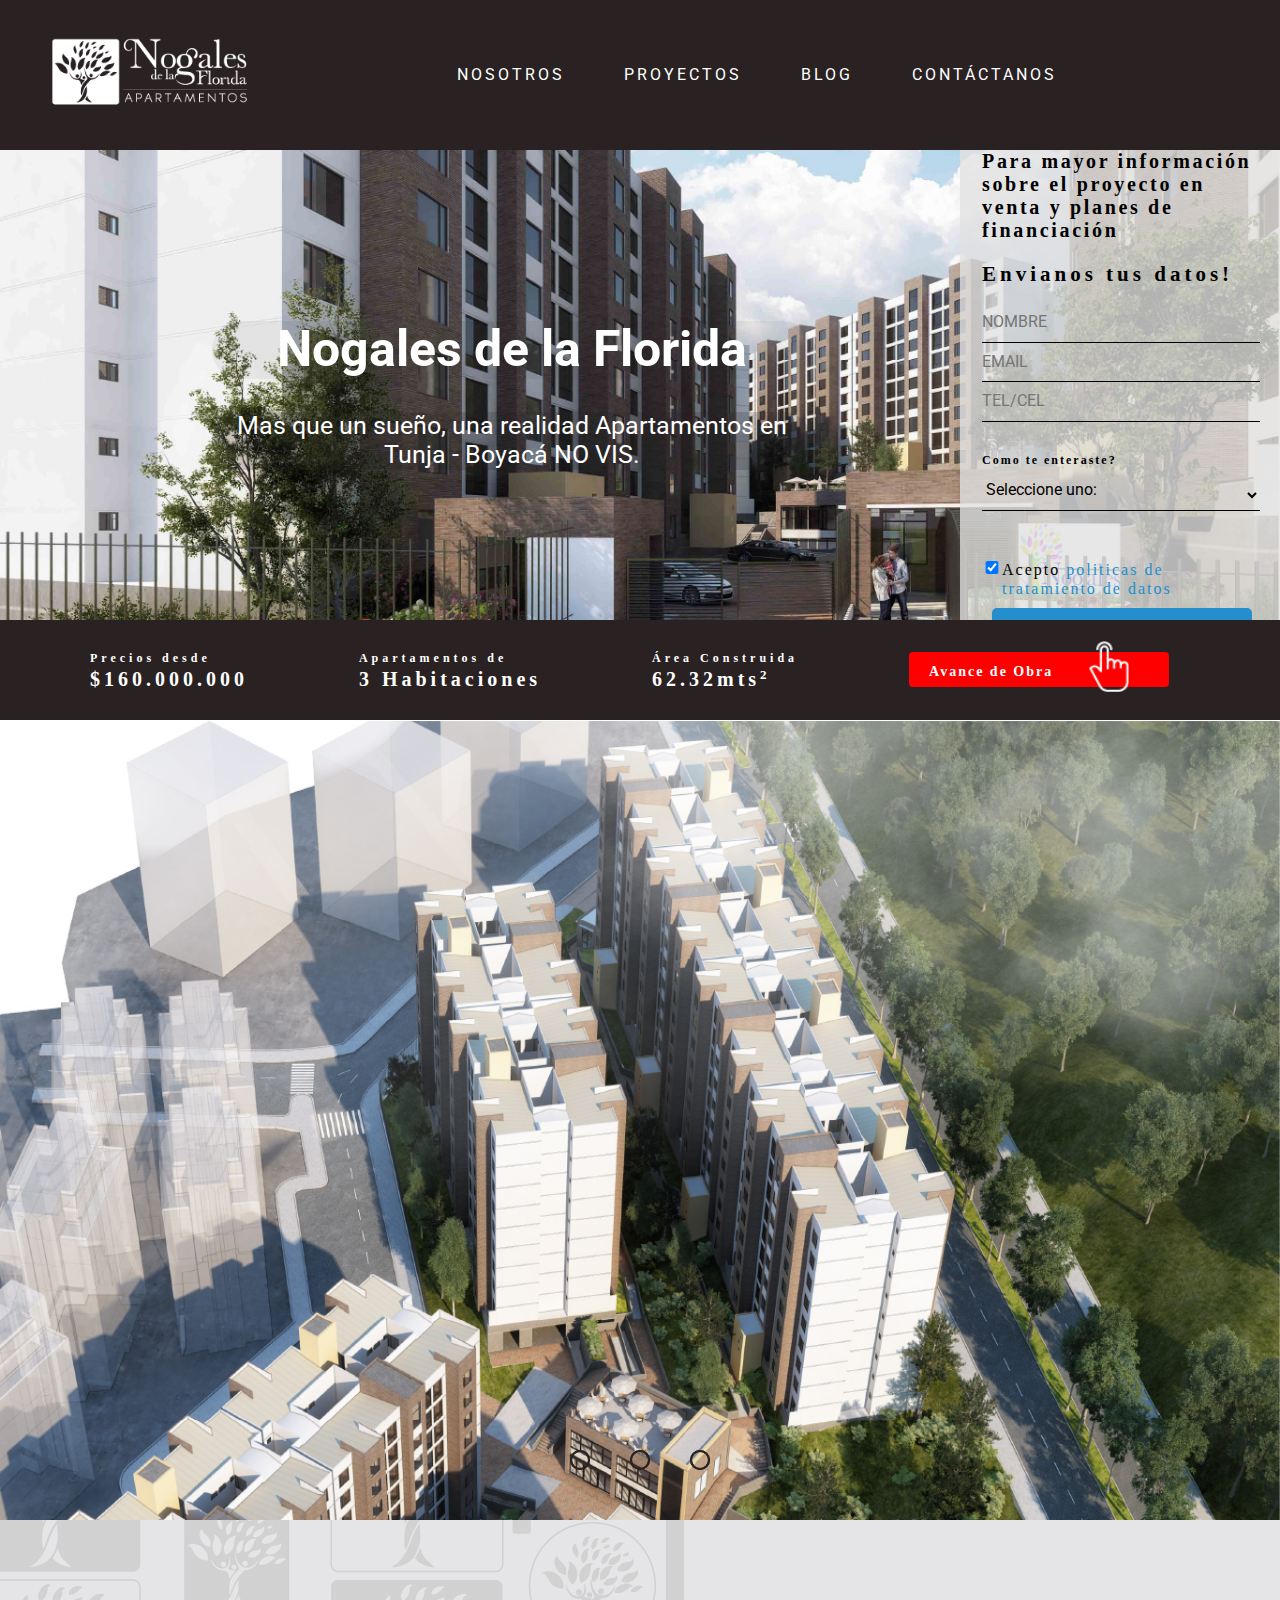
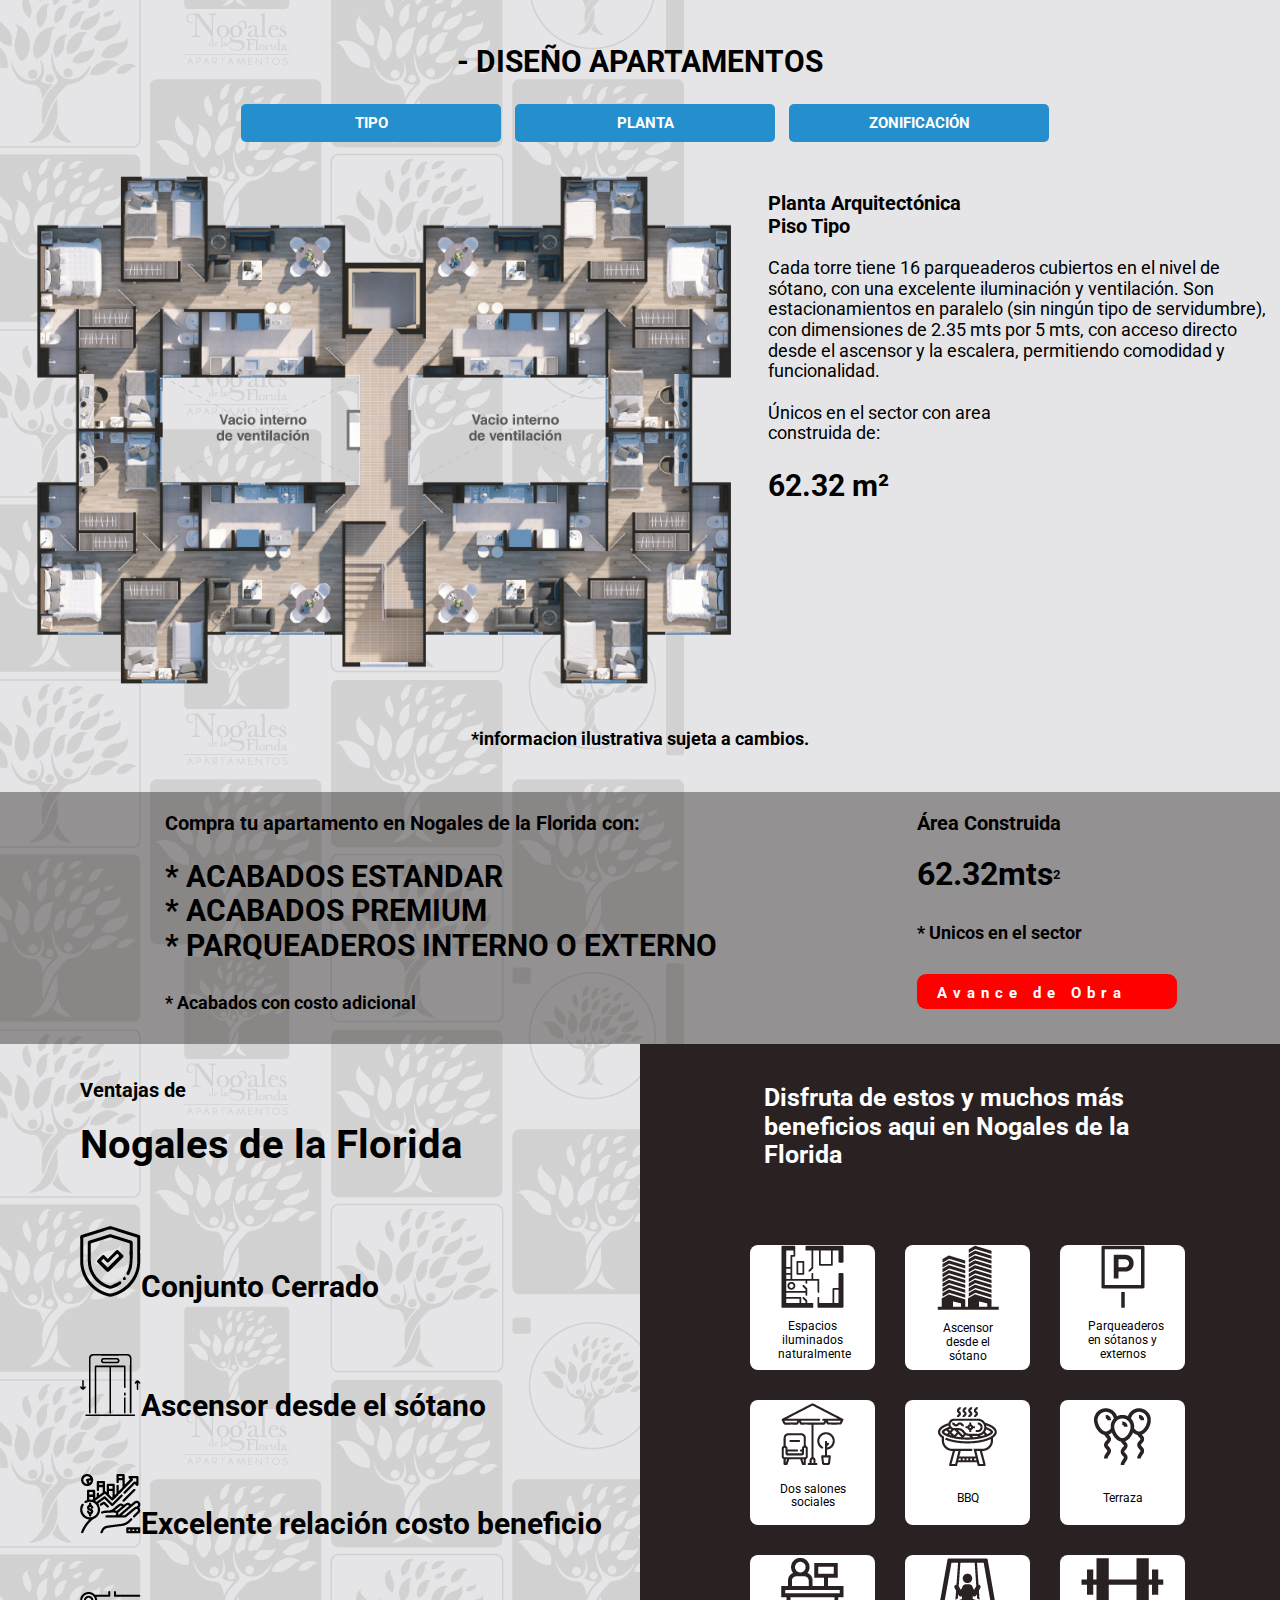
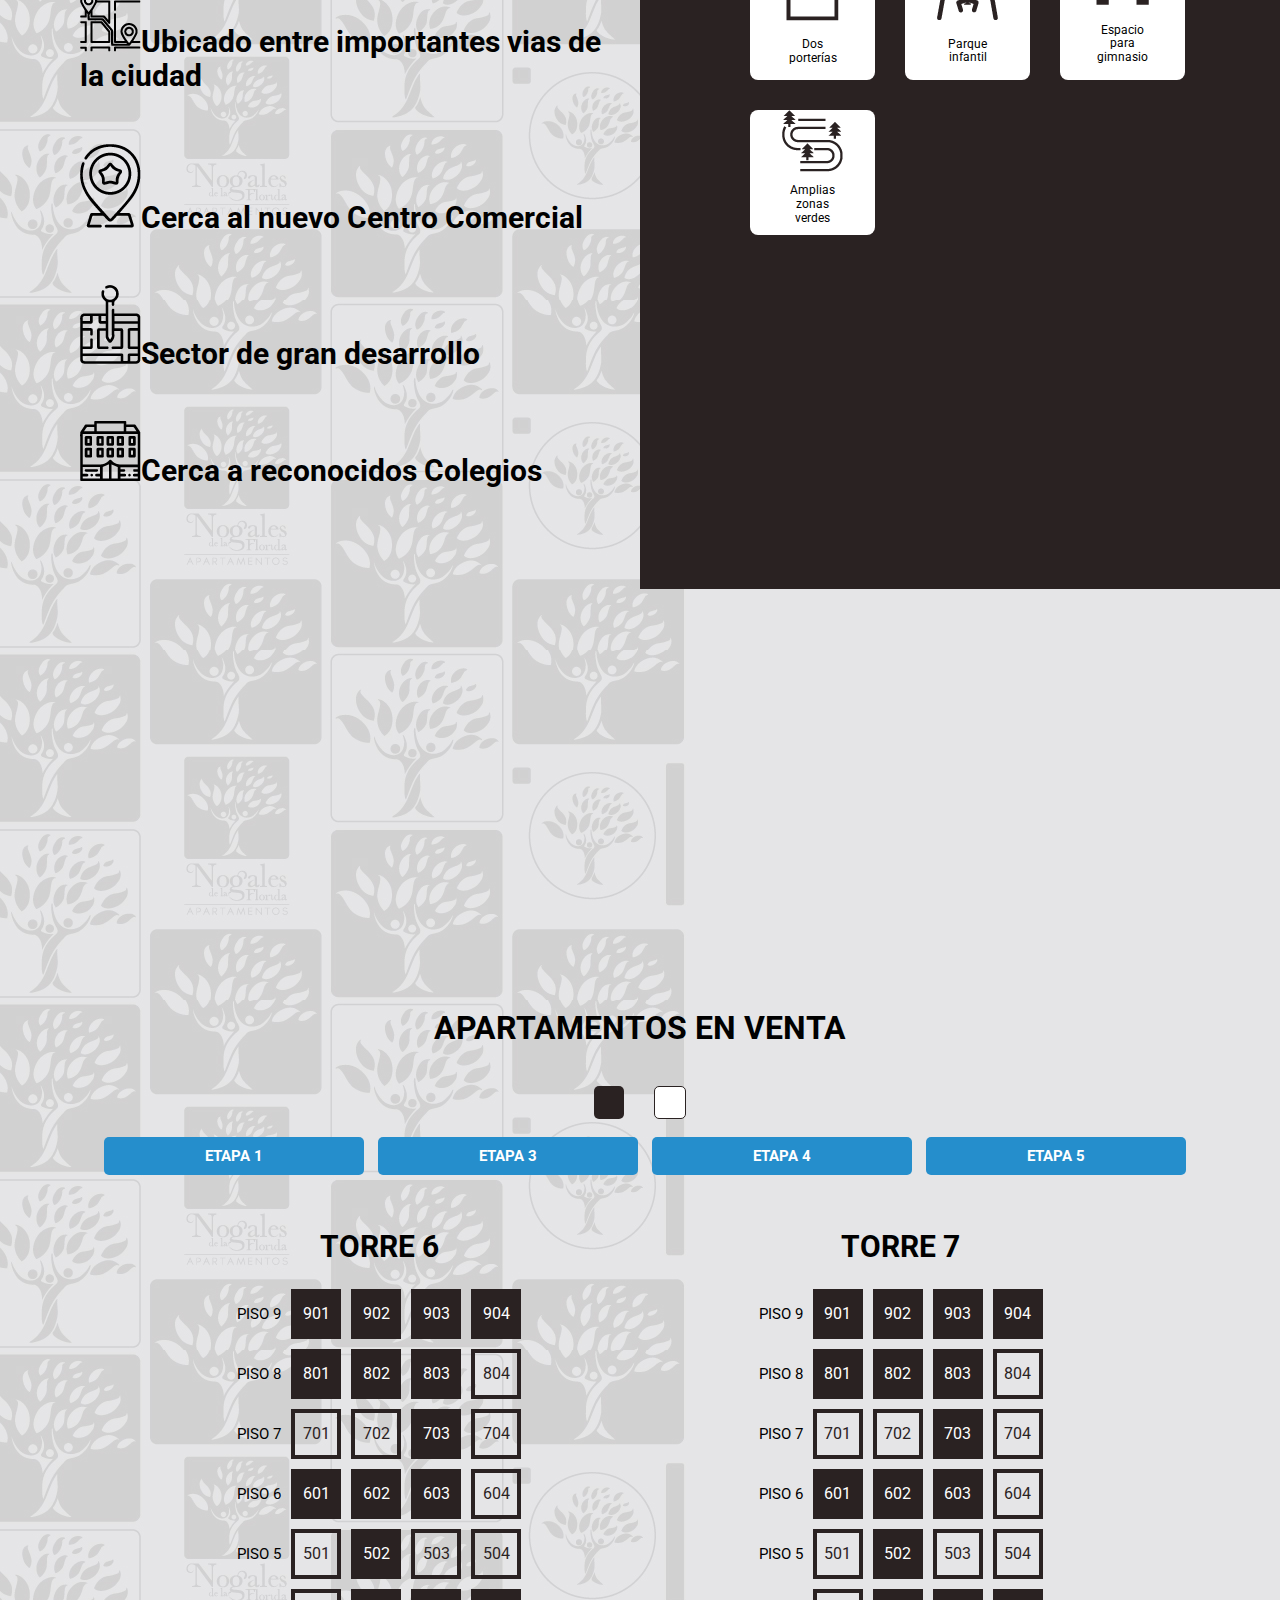
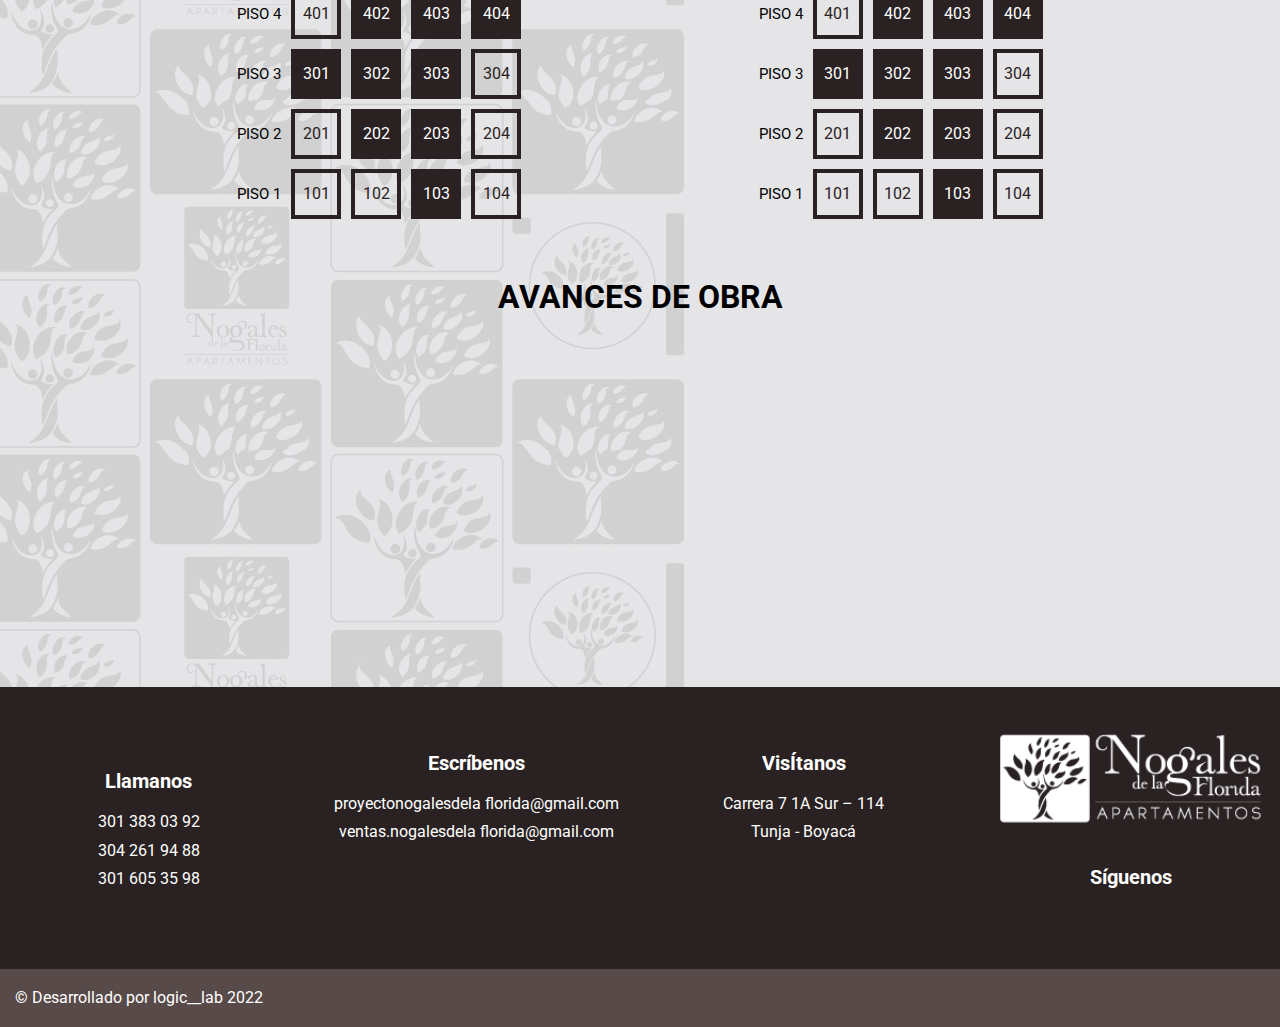
==== index.html @ cf8cc254 "estilos" ====
<!DOCTYPE html>
<html lang="en">

<head>
    <meta charset="utf-8" />
    <meta http-equiv="X-UA-Compatible" name="description aqui se escribe la descripcion de la pagina"
        content="IE=edge" />
    <title>Nogales de la Florida</title>
    <meta name="description" content="" />
    <meta name="viewport" content="width=device-width, initial-scale=1.0" />
    <link rel="shortcut icon" href="img/favicon.png" />
    <link rel="stylesheet" href="css/normalize.css" />
    <link rel="stylesheet" href="style.css" />
    <script src="https://kit.fontawesome.com/0070743294.js" crossorigin="anonymous"></script>
    <link rel="preconnect" href="https://fonts.gstatic.com" crossorigin>
    <link
        href="https://fonts.googleapis.com/css2?family=Roboto:ital,wght@0,100;0,300;0,400;0,500;0,700;0,900;1,100;1,300;1,400;1,500;1,700;1,900&display=swap"
        rel="stylesheet">


</head>

<body>

    <header>
        <div class="container">
            <a href="index.html">
                <img src="img/horizo_logonogalesw.png" class="logo">
            </a>
            <nav>
                <a href="#inicio">NOSOTROS</a>
                <a href="#nosotros">PROYECTOS</a>
                <a href="#servicios">BLOG</a>
                <a href="#contactenos">CONTÁCTANOS</a>

                <a href="https://www.facebook.com/nogalesdelafloridaapartamentos" Target="_blank" class="logos"><i
                        class="fa-brands fa-facebook-f logos"></i></a>

                <a href="https://www.instagram.com/nogalesdelaflorida/" Target="_blank" class="logos2"><i
                        class="fa-brands fa-instagram logos2"></i></a>

            </nav>
            <a href="#" class="hamb"><i class="fa-solid fa-bars"></i></a>

        </div>
    </header>
    <main class="bg">
        <section id="inicio">
            <div class="formulario">
                <h3 class="tituloformulario">Para mayor información sobre el proyecto en venta y planes de financiación
                </h3>
                <h2 class="tituloenvianos">Envianos tus datos!</h2>
                <form>

                    <input id="iname" class="letraformulario" type="text" name="name" placeholder="NOMBRE">
                    <input id="itelefono" class="letraformulario" type="email" name="email" placeholder="EMAIL">
                    <input id="icorreo" class="letraformulario" type="tel" name="contacto" placeholder="TEL/CEL">
                    <h3 class="letraenteraste">Como te enteraste?</h3>

                    <select id="se-entero">
                        <option value="0">Seleccione uno:</option>
                        <option value="1">Facebook</option>
                        <option value="2">Instagram</option>
                        <option value="3">Email</option>
                        <option value="4">Llamada</option>

                    </select>
                    <div class="politicas">
                        <input id="ipoliticas" type="checkbox" name="politicas" checked>
                        <label for="ipoliticas">Acepto <span class="textoazul"> politicas de tratamiento de
                                datos</span></label>
                    </div>
                    <div class="letraenviar">
                        <a href="#enviar" class="boton boton-azul">ENVIAR</a>
                    </div>
                </form>
            </div>

            <div class="precio">
                <div>
                    <h3 class="robotothin">Precios desde</h3>
                    <h1 class="robototitulo">$160.000.000</h1>
                </div>
                <div>
                    <h3 class="robotothin">Apartamentos de</h3>
                    <h1 class="robototitulo">3 Habitaciones</h1>
                </div>
                <div>
                    <h3 class="robotothin">Área Construida</h3>
                    <h1 class="robototitulo">62.32mts<sup>2</sup></h1>

                </div>
                <div>
                    <a href="#nosotros" class="boton2 boton-rojoavance">
                        <h2 class="robotobold">Avance de Obra</h2><img src="img/click-hand.png" class="clickhand">
                    </a>


                </div>





            </div>
            <img src="img/slideh.jpg">

            <div class="bloque-inicio">
                <h1>Nogales de la Florida</h1>
                <p>Mas que un sueño, una realidad
                    Apartamentos en Tunja - Boyacá NO VIS.</p>
            </div>
        </section>


        <section class="carrusel-imagenes">
            <div class="slider">
                <div class="slides">
                    <input type="radio" name="radio-btn" id="radio1">
                    <input type="radio" name="radio-btn" id="radio2">
                    <input type="radio" name="radio-btn" id="radio3">

                    <div class="slide first">
                        <img src="img/slide1.jpg">

                    </div>
                    <div class="slide">
                        <img src="img/slide2.jpg">
                    </div>
                    <div class="slide">
                        <img src="img/slide3.jpg">
                    </div>

                    <div class="navigation-auto">
                        <div class="auto-btn1"></div>
                        <div class="auto-btn2"></div>
                        <div class="auto-btn3"></div>
                    </div>

                    <div class="navigation-manual">
                        <label for="radio1" class="manual-btn"></label>
                        <label for="radio2" class="manual-btn"></label>
                        <label for="radio3" class="manual-btn"></label>
                    </div>

                </div>
            </div>
        </section>


        <section>
            <h2 class="titulo_diseño centraritems">- DISEÑO APARTAMENTOS</h2>
            <div class="boton_centrado centraritems">
                <button onclick='tipo("img/img_tipo.png")' class="boton boton-azul">TIPO</button>
                <button onclick='planta("img/img_planta.png")' class="boton boton-azul">PLANTA</button>
                <button onclick='zona("img/img_zona.png")' class="boton boton-azul">ZONIFICACIÓN</button>
            </div>
            <div class="grid_diseño">
                <img id="imagen-cambio" src="img/img_planta.png" alt="" class="diseño_imagen" />
                <div class="diseño_texto" id="texto-cambio">
                    <div id="ocultar">
                        <h3>Planta Arquitectónica <br />Piso Tipo</h3>
                        <p>
                            Cada torre tiene 16 parqueaderos cubiertos en el nivel de sótano,
                            con una excelente iluminación y ventilación. Son estacionamientos
                            en paralelo (sin ningún tipo de servidumbre), con dimensiones de
                            2.35 mts por 5 mts, con acceso directo desde el ascensor y la
                            escalera, permitiendo comodidad y funcionalidad.
                            <br /><br />Únicos en el sector con area <br />construida de:
                        </p>
                        <h2>62.32 m²</h2>
                    </div>
                </div>
            </div>
            <div>
                <h6 class="centraritems">*informacion ilustrativa sujeta a cambios.</h6>
            </div>
        </section>



        <section>
            <div class="acabados">
                <div class="row ">

                    <div class="acabado columna-mobile-100 colornegro">
                        <h3>Compra tu apartamento en Nogales de la Florida con:</h3>

                        <h2>* ACABADOS ESTANDAR <br>
                            * ACABADOS PREMIUM<br>
                            * PARQUEADEROS INTERNO O EXTERNO</h2>
                        <h5>* Acabados con costo adicional</h5>
                    </div>
                    <div class="area columna-mobile-100 colornegro">
                        <h3>Área Construida</h3>
                        <h1>62.32mts<sup>2</sup></h1>
                        <h5>* Unicos en el sector</h5>
                        <a href="#nosotros" class="boton boton-rojo">Avance de Obra</a>
                    </div>

                </div>


            </div>
        </section>

        <section class="">
            <div class="ventajasybeneficios ">
                <div class="row">
                    <div class="columna columna-50 columna-mobile-100 espaciado">
                        <div class="ventajas">

                            <h3 class="">Ventajas de</h3>
                            <h2 class="sin-margensup ">Nogales de la Florida</h2>
                            <h2><img src="img/1conjunto.png" />Conjunto Cerrado</h2>
                            <h2><img src="img/2ascensor.png" />Ascensor desde el sótano</h2>
                            <h2>
                                <img src="img/3costo.png" />Excelente relación costo beneficio
                            </h2>
                            <h2>
                                <img src="img/4vias.png" />Ubicado entre importantes vias de
                                la ciudad
                            </h2>
                            <h2>
                                <img src="img/5comercial.png" />Cerca al nuevo Centro
                                Comercial
                            </h2>
                            <h2>
                                <img src="img/6desarrollo.png" />Sector de gran desarrollo
                            </h2>
                            <h2>
                                <img src="img/7colegios.png" />Cerca a reconocidos Colegios
                            </h2>
                        </div>
                    </div>
                    <div class="columna columna-50 columna-mobile-100 bg-beneficios  ">
                        <h3 class="centrar50 colorblanco">
                            Disfruta de estos y muchos más beneficios aqui en Nogales de la
                            Florida
                        </h3>

                        <div class="beneficios">

                            <div class="grid-icono icono-beneficio1"><img src="img/1beneficios.png">
                                <p class="texto-beneficios">Espacios iluminados naturalmente</p>
                            </div>
                            <div class="grid-icono icono-beneficio2"><img src="img/2beneficios.png">
                                <p class="texto-beneficios">Ascensor desde el sótano</p>
                            </div>
                            <div class="grid-icono icono-beneficio3"><img src="img/3beneficios.png">
                                <p class="texto-beneficios">Parqueaderos en sótanos y externos</p>
                            </div>
                            <div class="grid-icono icono-beneficio4"><img src="img/4beneficios.png">
                                <p class="texto-beneficios">Dos salones sociales</p>
                            </div>
                            <div class="grid-icono icono-beneficio5"><img src="img/5beneficios.png">
                                <p class="texto-beneficios">BBQ</p>
                            </div>
                            <div class="grid-icono icono-beneficio6"><img src="img/6beneficios.png">
                                <p class="texto-beneficios">Terraza</p>
                            </div>
                            <div class="grid-icono icono-beneficio7"><img src="img/7beneficios.png">
                                <p class="texto-beneficios">Dos porterías</p>
                            </div>
                            <div class="grid-icono icono-beneficio8"><img src="img/8beneficios.png">
                                <p class="texto-beneficios">Parque infantil</p>
                            </div>
                            <div class="grid-icono icono-beneficio9"><img src="img/9beneficios.png">
                                <p class="texto-beneficios">Espacio para gimnasio</p>
                            </div>
                            <div class="grid-icono icono-beneficio9"><img src="img/10beneficios.png">
                                <p class="texto-beneficios">Amplias zonas verdes</p>
                            </div>

                        </div>
                    </div>

                </div>


            </div>
        </section>
        <section id="contactenos" class="seccionmap">
            <iframe src="https://www.google.com/maps/embed?pb=!1m14!1m8!1m3!1d4803.895926857101
            !2d-73.36891619322185!3d5.513686554877963!3m2!1i1024!2i768!4f13.1!3m3!1m2!1s0x8e6a7d
            dfab31361f%3A0x8529b04ebd8e6c03!2sConjunto%20Residencial%20Nogales%20de%20la%20Flor
            ida!5e1!3m2!1ses!2sco!4v1673621285794!5m2!1ses!2sco" style="border:0;" allowfullscreen="" loading="lazy"
                referrerpolicy="no-referrer-when-downgrade"></iframe>

        </section>

        <section class=>
            <div class="centraritems espaciado">
                <h1>APARTAMENTOS EN VENTA</h1>

                <div class="ventayvendido">
                    <p class="cuadraditoc">pp</p>
                    <p class="cuadraditoB">pp</p>
                </div>
                <div>
                    <button onclick="bloque1()" class="boton boton-azul">ETAPA 1</button>
                    <button onclick="bloque2()" class="boton boton-azul">ETAPA 3</button>
                    <button onclick="bloque3()" class="boton boton-azul">ETAPA 4</button>
                    <button onclick="bloque4()" class="boton boton-azul">ETAPA 5</button>
                </div>


                <div id="unidadesenventa" class="disponibilidad espaciado ">

                    <div id="etapa1" style="display:none;">

                        <div class="unidadetapa">
                            <div>
                                <h2 class="centrartorre">TORRE 1</h2>
                                <div class="bloque">
                                    <div class="box piso">Piso 9</div>
                                    <div class="box vendido">901</div>
                                    <div class="box vendido">902</div>
                                    <div class="box vendido">903</div>
                                    <div class="box vendido">904</div>

                                    <div class="box piso">Piso 8</div>
                                    <div class="box disponible">801</div>
                                    <div class="box vendido">802</div>
                                    <div class="box vendido">803</div>
                                    <div class="box disponible">804</div>

                                    <div class="box piso">Piso 7</div>
                                    <div class="box disponible">701</div>
                                    <div class="box disponible">702</div>
                                    <div class="box vendido">703</div>
                                    <div class="box disponible">704</div>

                                    <div class="box piso">Piso 6</div>
                                    <div class="box vendido">601</div>
                                    <div class="box vendido">602</div>
                                    <div class="box vendido">603</div>
                                    <div class="box disponible">604</div>

                                    <div class="box piso">Piso 5</div>
                                    <div class="box disponible">501</div>
                                    <div class="box vendido">502</div>
                                    <div class="box disponible">503</div>
                                    <div class="box disponible">504</div>

                                    <div class="box piso">Piso 4</div>
                                    <div class="box disponible">401</div>
                                    <div class="box vendido">402</div>
                                    <div class="box vendido">403</div>
                                    <div class="box vendido">404</div>

                                    <div class="box piso">Piso 3</div>
                                    <div class="box vendido">301</div>
                                    <div class="box vendido">302</div>
                                    <div class="box vendido">303</div>
                                    <div class="box disponible">304</div>

                                    <div class="box piso">Piso 2</div>
                                    <div class="box disponible">201</div>
                                    <div class="box vendido">202</div>
                                    <div class="box vendido">203</div>
                                    <div class="box disponible">204</div>

                                    <div class="box piso">Piso 1</div>
                                    <div class="box disponible">101</div>
                                    <div class="box disponible">102</div>
                                    <div class="box vendido">103</div>
                                    <div class="box disponible">104</div>


                                </div>

                            </div>
                            <div>
                                <h2 class="centrartorre">TORRE 2</h2>
                                <div class="bloque">
                                    <div class="box piso">Piso 9</div>
                                    <div class="box vendido">901</div>
                                    <div class="box vendido">902</div>
                                    <div class="box vendido">903</div>
                                    <div class="box vendido">904</div>

                                    <div class="box piso">Piso 8</div>
                                    <div class="box vendido">801</div>
                                    <div class="box vendido">802</div>
                                    <div class="box vendido">803</div>
                                    <div class="box disponible">804</div>

                                    <div class="box piso">Piso 7</div>
                                    <div class="box disponible">701</div>
                                    <div class="box disponible">702</div>
                                    <div class="box vendido">703</div>
                                    <div class="box disponible">704</div>

                                    <div class="box piso">Piso 6</div>
                                    <div class="box vendido">601</div>
                                    <div class="box vendido">602</div>
                                    <div class="box vendido">603</div>
                                    <div class="box disponible">604</div>

                                    <div class="box piso">Piso 5</div>
                                    <div class="box disponible">501</div>
                                    <div class="box vendido">502</div>
                                    <div class="box disponible">503</div>
                                    <div class="box disponible">504</div>

                                    <div class="box piso">Piso 4</div>
                                    <div class="box disponible">401</div>
                                    <div class="box vendido">402</div>
                                    <div class="box vendido">403</div>
                                    <div class="box vendido">404</div>

                                    <div class="box piso">Piso 3</div>
                                    <div class="box vendido">301</div>
                                    <div class="box vendido">302</div>
                                    <div class="box vendido">303</div>
                                    <div class="box disponible">304</div>

                                    <div class="box piso">Piso 2</div>
                                    <div class="box disponible">201</div>
                                    <div class="box vendido">202</div>
                                    <div class="box vendido">203</div>
                                    <div class="box disponible">204</div>

                                    <div class="box piso">Piso 1</div>
                                    <div class="box disponible">101</div>
                                    <div class="box disponible">102</div>
                                    <div class="box vendido">103</div>
                                    <div class="box disponible">104</div>


                                </div>
                            </div>
                        </div>
                    </div>


                    <div id="etapa3" style="display:none;">
                        <div class="unidadetapa">

                            <div>
                                <h2 class="centrartorre">TORRE 4</h2>
                                <div class="bloque">
                                    <div class="box piso">Piso 9</div>
                                    <div class="box disponible">901</div>
                                    <div class="box vendido">902</div>
                                    <div class="box vendido">903</div>
                                    <div class="box vendido">904</div>

                                    <div class="box piso">Piso 8</div>
                                    <div class="box vendido">801</div>
                                    <div class="box vendido">802</div>
                                    <div class="box vendido">803</div>
                                    <div class="box disponible">804</div>

                                    <div class="box piso">Piso 7</div>
                                    <div class="box disponible">701</div>
                                    <div class="box disponible">702</div>
                                    <div class="box vendido">703</div>
                                    <div class="box disponible">704</div>

                                    <div class="box piso">Piso 6</div>
                                    <div class="box vendido">601</div>
                                    <div class="box vendido">602</div>
                                    <div class="box vendido">603</div>
                                    <div class="box disponible">604</div>

                                    <div class="box piso">Piso 5</div>
                                    <div class="box disponible">501</div>
                                    <div class="box vendido">502</div>
                                    <div class="box disponible">503</div>
                                    <div class="box disponible">504</div>

                                    <div class="box piso">Piso 4</div>
                                    <div class="box disponible">401</div>
                                    <div class="box vendido">402</div>
                                    <div class="box vendido">403</div>
                                    <div class="box vendido">404</div>

                                    <div class="box piso">Piso 3</div>
                                    <div class="box vendido">301</div>
                                    <div class="box vendido">302</div>
                                    <div class="box vendido">303</div>
                                    <div class="box disponible">304</div>

                                    <div class="box piso">Piso 2</div>
                                    <div class="box disponible">201</div>
                                    <div class="box vendido">202</div>
                                    <div class="box vendido">203</div>
                                    <div class="box disponible">204</div>

                                    <div class="box piso">Piso 1</div>
                                    <div class="box disponible">101</div>
                                    <div class="box disponible">102</div>
                                    <div class="box vendido">103</div>
                                    <div class="box disponible">104</div>


                                </div>
                            </div>
                            <div>
                                <h2 class="centrartorre">TORRE 5</h2>
                                <div class="bloque">
                                    <div class="box piso">Piso 9</div>
                                    <div class="box vendido">901</div>
                                    <div class="box vendido">902</div>
                                    <div class="box vendido">903</div>
                                    <div class="box vendido">904</div>

                                    <div class="box piso">Piso 8</div>
                                    <div class="box vendido">801</div>
                                    <div class="box vendido">802</div>
                                    <div class="box vendido">803</div>
                                    <div class="box disponible">804</div>

                                    <div class="box piso">Piso 7</div>
                                    <div class="box disponible">701</div>
                                    <div class="box disponible">702</div>
                                    <div class="box vendido">703</div>
                                    <div class="box disponible">704</div>

                                    <div class="box piso">Piso 6</div>
                                    <div class="box vendido">601</div>
                                    <div class="box vendido">602</div>
                                    <div class="box vendido">603</div>
                                    <div class="box disponible">604</div>

                                    <div class="box piso">Piso 5</div>
                                    <div class="box disponible">501</div>
                                    <div class="box vendido">502</div>
                                    <div class="box disponible">503</div>
                                    <div class="box disponible">504</div>

                                    <div class="box piso">Piso 4</div>
                                    <div class="box disponible">401</div>
                                    <div class="box vendido">402</div>
                                    <div class="box vendido">403</div>
                                    <div class="box vendido">404</div>

                                    <div class="box piso">Piso 3</div>
                                    <div class="box vendido">301</div>
                                    <div class="box vendido">302</div>
                                    <div class="box vendido">303</div>
                                    <div class="box disponible">304</div>

                                    <div class="box piso">Piso 2</div>
                                    <div class="box disponible">201</div>
                                    <div class="box vendido">202</div>
                                    <div class="box vendido">203</div>
                                    <div class="box disponible">204</div>

                                    <div class="box piso">Piso 1</div>
                                    <div class="box disponible">101</div>
                                    <div class="box disponible">102</div>
                                    <div class="box vendido">103</div>
                                    <div class="box disponible">104</div>

                                </div>
                            </div>
                        </div>
                    </div>

                    <div id="etapa4">
                        <div class="unidadetapa">
                            <div>
                                <h2 class="centrartorre">TORRE 6</h2>
                                <div class="bloque">
                                    <div class="box piso">Piso 9</div>
                                    <div class="box vendido">901</div>
                                    <div class="box vendido">902</div>
                                    <div class="box vendido">903</div>
                                    <div class="box vendido">904</div>

                                    <div class="box piso">Piso 8</div>
                                    <div class="box vendido">801</div>
                                    <div class="box vendido">802</div>
                                    <div class="box vendido">803</div>
                                    <div class="box disponible">804</div>

                                    <div class="box piso">Piso 7</div>
                                    <div class="box disponible">701</div>
                                    <div class="box disponible">702</div>
                                    <div class="box vendido">703</div>
                                    <div class="box disponible">704</div>

                                    <div class="box piso">Piso 6</div>
                                    <div class="box vendido">601</div>
                                    <div class="box vendido">602</div>
                                    <div class="box vendido">603</div>
                                    <div class="box disponible">604</div>

                                    <div class="box piso">Piso 5</div>
                                    <div class="box disponible">501</div>
                                    <div class="box vendido">502</div>
                                    <div class="box disponible">503</div>
                                    <div class="box disponible">504</div>

                                    <div class="box piso">Piso 4</div>
                                    <div class="box disponible">401</div>
                                    <div class="box vendido">402</div>
                                    <div class="box vendido">403</div>
                                    <div class="box vendido">404</div>

                                    <div class="box piso">Piso 3</div>
                                    <div class="box vendido">301</div>
                                    <div class="box vendido">302</div>
                                    <div class="box vendido">303</div>
                                    <div class="box disponible">304</div>

                                    <div class="box piso">Piso 2</div>
                                    <div class="box disponible">201</div>
                                    <div class="box vendido">202</div>
                                    <div class="box vendido">203</div>
                                    <div class="box disponible">204</div>

                                    <div class="box piso">Piso 1</div>
                                    <div class="box disponible">101</div>
                                    <div class="box disponible">102</div>
                                    <div class="box vendido">103</div>
                                    <div class="box disponible">104</div>


                                </div>

                            </div>
                            <div>
                                <h2 class="centrartorre">TORRE 7</h2>
                                <div class="bloque">
                                    <div class="box piso">Piso 9</div>
                                    <div class="box vendido">901</div>
                                    <div class="box vendido">902</div>
                                    <div class="box vendido">903</div>
                                    <div class="box vendido">904</div>

                                    <div class="box piso">Piso 8</div>
                                    <div class="box vendido">801</div>
                                    <div class="box vendido">802</div>
                                    <div class="box vendido">803</div>
                                    <div class="box disponible">804</div>

                                    <div class="box piso">Piso 7</div>
                                    <div class="box disponible">701</div>
                                    <div class="box disponible">702</div>
                                    <div class="box vendido">703</div>
                                    <div class="box disponible">704</div>

                                    <div class="box piso">Piso 6</div>
                                    <div class="box vendido">601</div>
                                    <div class="box vendido">602</div>
                                    <div class="box vendido">603</div>
                                    <div class="box disponible">604</div>

                                    <div class="box piso">Piso 5</div>
                                    <div class="box disponible">501</div>
                                    <div class="box vendido">502</div>
                                    <div class="box disponible">503</div>
                                    <div class="box disponible">504</div>

                                    <div class="box piso">Piso 4</div>
                                    <div class="box disponible">401</div>
                                    <div class="box vendido">402</div>
                                    <div class="box vendido">403</div>
                                    <div class="box vendido">404</div>

                                    <div class="box piso">Piso 3</div>
                                    <div class="box vendido">301</div>
                                    <div class="box vendido">302</div>
                                    <div class="box vendido">303</div>
                                    <div class="box disponible">304</div>

                                    <div class="box piso">Piso 2</div>
                                    <div class="box disponible">201</div>
                                    <div class="box vendido">202</div>
                                    <div class="box vendido">203</div>
                                    <div class="box disponible">204</div>

                                    <div class="box piso">Piso 1</div>
                                    <div class="box disponible">101</div>
                                    <div class="box disponible">102</div>
                                    <div class="box vendido">103</div>
                                    <div class="box disponible">104</div>

                                </div>
                            </div>
                        </div>
                    </div>



                    <div id="etapa5" style="display:none;">


                        <div class="unidadetapa">
                            <div>
                                <h2 class="centrartorre">TORRE 8</h2>
                                <div class="bloque">
                                    <div class="box piso">Piso 9</div>
                                    <div class="box disponible">901</div>
                                    <div class="box disponible">902</div>
                                    <div class="box disponible">903</div>
                                    <div class="box disponible">904</div>

                                    <div class="box piso">Piso 8</div>
                                    <div class="box vendido">801</div>
                                    <div class="box vendido">802</div>
                                    <div class="box vendido">803</div>
                                    <div class="box disponible">804</div>

                                    <div class="box piso">Piso 7</div>
                                    <div class="box disponible">701</div>
                                    <div class="box disponible">702</div>
                                    <div class="box vendido">703</div>
                                    <div class="box disponible">704</div>

                                    <div class="box piso">Piso 6</div>
                                    <div class="box vendido">601</div>
                                    <div class="box vendido">602</div>
                                    <div class="box vendido">603</div>
                                    <div class="box disponible">604</div>

                                    <div class="box piso">Piso 5</div>
                                    <div class="box disponible">501</div>
                                    <div class="box vendido">502</div>
                                    <div class="box disponible">503</div>
                                    <div class="box disponible">504</div>

                                    <div class="box piso">Piso 4</div>
                                    <div class="box disponible">401</div>
                                    <div class="box vendido">402</div>
                                    <div class="box vendido">403</div>
                                    <div class="box vendido">404</div>

                                    <div class="box piso">Piso 3</div>
                                    <div class="box vendido">301</div>
                                    <div class="box vendido">302</div>
                                    <div class="box vendido">303</div>
                                    <div class="box disponible">304</div>

                                    <div class="box piso">Piso 2</div>
                                    <div class="box disponible">201</div>
                                    <div class="box vendido">202</div>
                                    <div class="box vendido">203</div>
                                    <div class="box disponible">204</div>

                                    <div class="box piso">Piso 1</div>
                                    <div class="box disponible">101</div>
                                    <div class="box disponible">102</div>
                                    <div class="box vendido">103</div>
                                    <div class="box disponible">104</div>


                                </div>
                            </div>
                            <div>
                                <h2 class="centrartorre">TORRE 9</h2>
                                <div class="bloque">
                                    <div class="box piso">Piso 9</div>
                                    <div class="box vendido">901</div>
                                    <div class="box vendido">902</div>
                                    <div class="box vendido">903</div>
                                    <div class="box vendido">904</div>

                                    <div class="box piso">Piso 8</div>
                                    <div class="box vendido">801</div>
                                    <div class="box vendido">802</div>
                                    <div class="box vendido">803</div>
                                    <div class="box disponible">804</div>

                                    <div class="box piso">Piso 7</div>
                                    <div class="box disponible">701</div>
                                    <div class="box disponible">702</div>
                                    <div class="box vendido">703</div>
                                    <div class="box disponible">704</div>

                                    <div class="box piso">Piso 6</div>
                                    <div class="box vendido">601</div>
                                    <div class="box vendido">602</div>
                                    <div class="box vendido">603</div>
                                    <div class="box disponible">604</div>

                                    <div class="box piso">Piso 5</div>
                                    <div class="box disponible">501</div>
                                    <div class="box vendido">502</div>
                                    <div class="box disponible">503</div>
                                    <div class="box disponible">504</div>

                                    <div class="box piso">Piso 4</div>
                                    <div class="box disponible">401</div>
                                    <div class="box vendido">402</div>
                                    <div class="box vendido">403</div>
                                    <div class="box vendido">404</div>

                                    <div class="box piso">Piso 3</div>
                                    <div class="box vendido">301</div>
                                    <div class="box vendido">302</div>
                                    <div class="box vendido">303</div>
                                    <div class="box disponible">304</div>

                                    <div class="box piso">Piso 2</div>
                                    <div class="box disponible">201</div>
                                    <div class="box vendido">202</div>
                                    <div class="box vendido">203</div>
                                    <div class="box disponible">204</div>

                                    <div class="box piso">Piso 1</div>
                                    <div class="box disponible">101</div>
                                    <div class="box disponible">102</div>
                                    <div class="box vendido">103</div>
                                    <div class="box disponible">104</div>
                                </div>

                            </div>
                        </div>
                    </div>
                </div>
            </div>



        </section>

        <section class="">
            <div class="centraritems mabajo">
                <div class="">
                    <h1>AVANCES DE OBRA</h1>
                </div>
                <iframe width="560" height="315" src="https://www.youtube.com/embed/xp_eVt6EK30"
                    title="YouTube video player" frameborder="0"
                    allow="accelerometer; autoplay; clipboard-write; encrypted-media; gyroscope; picture-in-picture; web-share"
                    allowfullscreen></iframe>




            </div>
        </section>



    </main>
    <footer>
        <div class="container centraritems">
            <div class="row">
                <div class="columna columna-25 columna-mobile-100">

                    <img src="" alt="">
                    <h3>Llamanos</h3>
                    <ul>
                        <li>301 383 03 92

                        </li>
                        <li>304 261 94 88</li>
                        <li>
                            301 605 35 98
                        </li>
                    </ul>

                </div>

                <div class="columna columna-25 columna-mobile-100">
                    <h3>Escríbenos</h3>
                    <ul>


                        <li><a href="mailto:proyectonogalesdelaflorida@gmail.com">proyectonogalesdela
                                florida@gmail.com</a> </li>
                        <li><a href="mailto:ventas.nogalesdelaflorida@gmail.com">ventas.nogalesdela
                                florida@gmail.com</a></li>


                    </ul>
                </div>
                <div class="columna columna-25 columna-mobile-100">
                    <h3>VisÍtanos</h3>
                    <ul>

                        <li>Carrera 7 1A Sur – 114
                        </li>
                        <li> Tunja - Boyacá</li>
                        <li>
                        </li>

                    </ul>
                </div>




                <div class="columna columna-25 columna-mobile-100">
                    <img src="img/horizo_logonogalesw.png" class="logo-footer" />
                    <h3>Síguenos</h3>
                    <ul class="redes">

                        <li>
                            <a href="https://www.facebook.com/nogalesdelafloridaapartamentos"><i
                                    class="fa-brands fa-facebook-f"></i></a>
                        </li>
                        <li>
                            <a href="https://www.instagram.com/nogalesdelaflorida/"><i
                                    class="fa-brands fa-instagram"></i></a>
                        </li>
                        <li>
                            <a href="https://www.youtube.com/@proyectonogales7055"><i
                                    class="fa-brands fa-youtube"></i></a>
                        </li>

                    </ul>
                </div>

            </div>
        </div>

        <div class="barra-footer">&copy; Desarrollado por logic__lab 2022</div>

    </footer>
    <script type="text/javascript">
        var counter = 2;
        setInterval(function () {
            document.getElementById('radio' + counter).checked = true;
            counter++;
            if (counter > 3) {
                counter = 1;
            }
        }, 5000);
    </script>
    <script src="js/funciones.js">
    </script>
</body>

</html>
---- style.css ----
* {
    box-sizing: border-box;
    
}

.bg
{
    background-image: url("../img/bg-brand.jpg");
    background-repeat: repeat-y;
}


a {
    display: inline-block;
    text-decoration: none;
    
}

h1 {
    font-size: 32px;
}

h2 {
    font-size: 30px;
}

h3 {
    font-size: 20px;
}

p,
h4,
h5,
h6,
button {
    font-size: 18px;
}

input {
    border: none;
    border-bottom: 1px solid rgb(0, 0, 0);
    background-color: transparent;
    padding: 10px 0 10px 0;
    width: 100%;
}

select {
    border: none;
    border-bottom: 1px solid rgb(0, 0, 0);
    background-color: transparent;
    width: 100%;
    padding-bottom: 10px;
}

sup {
    font-size: 13px;
}

html,
body {
    max-width: 100% !important;
    overflow-x: hidden !important;
    font-family: 'Roboto', sans-serif;
    
}

/* header */
header {
    padding: 15px 0;
    position: fixed;
    top: 0;
    left: 0;
    z-index: 2;
    background-color: #2a2222;
    width: 100%;
    height: 150px;
}

header .container {
    display: flex;
    justify-content: space-between;
    align-items: center;
    width: 100%;
    height: 100%;
}

header .container .logo {
    width: 200px;
    margin-left: 50px;
    
}

header .container nav a {
    color: white;
    text-decoration: none;
    margin: 0 15px;
    margin-left: 40px;
    letter-spacing: 3px;
}

header .container .hamb {
    display: none;
    position: relative;
}
nav{
    margin-right: 50px;
}
.logos{margin-left:40px;
     
}

.logos2{
    padding-right:0;
  
}

/*fondo*/
.bg {
    background-image: url("img/bg-brand.jpg");
    background-repeat: repeat-y;
}

/*formulario*/
#inicio {
    position: relative;

}

#inicio img {
    width: 100%;
    display: block;
}

#inicio .bloque-inicio {
    position: absolute;
    top: 40%;
    left: 40%;
    width: 600px;
    text-align: center;
    margin-left: -300px;
}

#inicio .bloque-inicio h1 {
    color: white;
    font-size: 50px;
    width: 100%;    
    background-color: #2a22220e;
    border-radius: 100px;

}

#inicio .bloque-inicio p {
    color: #ffffff;
    font-size: 25px;
    width: 100%;
    background-color: #2a222233;
    border-radius: 100px;
}

.formulario
{
    padding-left: 22px;
    padding-top: 45px;
    padding-right: 20px;
    position: absolute;
    left: 100%;
    top: 50%;
    transform: translate(-100%, -50%);
    width: 25%;
    height:550px;
    background-color: #e2e2e2c8;
    vertical-align: middle;
}
.tituloformulario {
    color: #000000;
    font-family: "roboto thin";
    letter-spacing: 2pt;

}

.tituloenvianos {
    color: #000000;
    font-family: 'Roboto Thin';
    font-size: 21px;
    letter-spacing: 4px;
}

.politicas {
    display: grid;
    grid-template-columns: 20px auto;
    align-items: flex-start;
    padding-top: 50px;
    font-family: Roboto Thin;
    letter-spacing: 2px;
    padding-bottom: 10px;
}

.letraenviar {
    letter-spacing: 3px;
}
.textoazul
{
 color: #258ecc;
}

.letraenteraste
{
    color: #000000;
    font-family: "Roboto Thin";
    font-size: 12px;
    letter-spacing: 2px;
    padding-top: 20px;
}

.row {
    display: flex;
    flex-wrap: wrap;
    margin-left: -15px;
    margin-right: -15px;
}

.precio {
    display: grid;
    position: absolute;
    grid-template-columns: auto auto auto auto;
    align-items: center;
    padding-left: 90px;
    background-color: #2a2222;

    width: 100%;
    height: 100px;
    bottom: 0px;
    color: white;
    font-family: Roboto Thin;
    padding: none;
    line-height: 7px;
    letter-spacing: 2px;
}

.robotothin {
    font-size: 12px;
    letter-spacing: 4px;
}

.robototitulo {
    font-size: 20px;
    letter-spacing: 4px;
}

.boton2 {
    text-decoration: none;
    padding-top: 4px;
    border: none;
}

#inicio img.clickhand {
    float: right;
    position: relative;
    width: 40px;
    height: 51px;
    margin-right: 40px;
    margin-top: -45px;
}

#nosotros .bloque-servicio
{
    border: 1px solid gray;
    
}
.boton2.boton-rojoavance {
    color: white;
    background-color: red;
    width: 260px;
    height: 35px;
    font-size: 12px;
    font-weight: bold;
    border-radius: 4px;
    padding-left: 20px;
}
#contactenos
{
    position: relative;
}

#contactenos form
{
    padding:60px;
    background-color: red;
}

#contactenos form .form-block
{
    width: 100%;
    margin-bottom: 15px;

}
#contactenos form .form-block .form-control
{
    display:block;
    height: 40px;
    font-size:16px;
    border: 1px solid gray;
    width: 100%;
    padding: 5px 10px;
    
}
#contactenos form .form-block textarea
{
    display:block;
    height: 100px;
    font-size:16px;
    border: 1px solid gray;
    width: 100%;
    padding: 5px 10px;
    
}
#contactenos form .form-block.bloque-ultimo
{
    margin-bottom: 0;
    
}
#contactenos iframe
{
    position: absolute;
    top: 0;
    left: 0;
    width: 100%;
    height: 100%;
    filter: grayscale(1);
}
.robotobold
{
    font-family: Roboto Medium;
    font-size: 14px;
}


.boton 
{
    text-align: center;
    text-decoration: none;
    padding: 11px 20px;
    border: none;
    vertical-align: middle;
    
    
}

.boton.boton-azul
{
    color: white;
    background-color: #258ecc;
    width: 260px;
    height: 35px;
    font-size: 12px;
    font-weight: bold;
    border-radius: 4px;
    text-align: center;
    width: 100%;
    
}

.boton.boton-azul:hover
{
    background-color: #2a2222;
}
.letraenviar
{
    letter-spacing: 3px;
}

/*slider de imagenes*/
.carrusel-imagenes{
    margin: 0;
    padding: 0;
    height: 100vh;
    display: flex;
    justify-content: center;
    align-items: center;
    

}
.slider{
    width:100%;
    height:100%;
    
    overflow: hidden;
   
}

.slides{
    width: 500%;
    height: 800px;
    display: flex;
}
.slides input{
    display: none;
}
.slide{
    width: 20%;
    transition: 2s;
}
.slide img{
    width: 100%;
    height:100%;
}


.navigation-manual{
    position: absolute;
    width: 100%;
    margin-top:730px;
    display: flex;
    justify-content: center;
}

.manual-btn{
    border: 2px solid #2A2222;
    padding: 8px;
    border-radius: 30px;
    cursor: pointer;
    transition: 1s;
}
.manual-btn:not(:last-child){
    margin-right: 40px;
}
.manual-btn:hover{
    background: #fff;
}
/*---------carrusel*/
#radio1:checked ~ .first{
    margin-left: 0;
}
#radio2:checked ~ .first{
    margin-left: -20%;
}
#radio3:checked ~ .first{
    margin-left: -40%;
}


/*automatico*/
.navigation-auto{
    position:absolute;
    display: flex;
    width: 100%;
    justify-content: center;
    margin-top:730px;

    
}
.navigation-auto div{
    border: 2px solid #2A2222;
    padding: 8px;
    border-radius: 30px;
    transition: 1s;
}
.navigation-auto div:not(:last-child){
    margin-right: 40px;
}
#radio1:checked ~ .navigation-auto .auto-btn1{
    background: #fff;
}
#radio2:checked ~ .navigation-auto .auto-btn2{
    background: #fff;
}
#radio3:checked ~ .navigation-auto .auto-btn3{
    background: #fff;
}
.margen
{
    margin-top: 40px;
}

.centraritems 
{
    text-align: center;
}

.boton.boton-azul
{
    color: white;
    background-color: #258ecc;
    width: 260px;
    height: 38px;
    font-size: 15px;
    font-weight: bold;
    border-radius: 5px;
    margin-left: 10px;
    margin-bottom: 30px; 
}

.boton.boton-azul:hover
{
    background-color: #2a2222;
    border-radius: 5px;
}
.seccciondiseño{
    margin-top: 30px;
    display: grid; 
    grid-template-columns: 50% 40%;
    gap: 10px;
}
.diseño_imagen{
    width:110%;
    margin-left:5%;
    
}

.diseño_texto{
    padding-top: 0;
    margin-top: 0;
    width: auto;
   
    margin-left: 20%;  
}

.grid_diseño{
    display: grid;
    grid-template-columns: 50% auto;
}
.arriba_texto
{
    justify-self: stretch;
    align-self: stretch;    
}

/*acabados*/
.colorblanco{
    color: #fff;
}
.colornegro{
    color: #000000;
}
.sin-margensup{
    margin-top:0;
    font-size: 40px;
}
.centrar50{
    padding-left:17.5%;
    font-size:25px;
    width: 85%;
    margin-bottom: 75px;
}
.acabados
{
    background-color: #2a22226e;
    color: white;
}
.acabado{
    margin-left: 180px;
}
.area{
    margin-left: 200px;
}
.row {
    display: flex;
    flex-wrap: wrap;
    margin-left: -15px;
    margin-right: -15px;
}

.columna
{
    padding-right: 15px;
    padding-left: 15px;
    padding-bottom: 15px;
    padding-top: 15px;
    

}
.columna-50
{
    width:50%;
}
.boton.boton-rojo
{
    color: white;
    background-color: red;
    width: 260px;
    height: 35px;
    font-size:15px;
    text-align: left;
    font-weight: bold;
    border-radius: 9px;
    letter-spacing: 6px;
}

.ventajas
{
    display: grid;
    justify-content: center;
    margin-left: 80px;
    text-align: left;
}
.beneficios
{
    display: grid;
    grid-template-columns: auto auto auto;
    grid-template-rows: 125px 125px 125px 125px;
    gap: 30px;
    justify-content: center;
    align-content: center;
   
}
.espaciado{
    margin-bottom: 60px;
}
.grid-icono
{
    display: grid;
    height: 125px;
    width: 125px;
    background-color: white;
    border-radius: 8px;
    place-items: center;
}
.texto-beneficios
{
    font-size:12px;
    text-align: center;
    width: 70px;
    padding: 0;
}
.bg-beneficios
{
    background-color: #2a2222;
    padding: auto;
}

.ventayvendido{
    padding-left:30px;
    padding-right: 30px;
}
/*map*/
.seccionmap
{
    width: 100%;
    height: 400px;
}

/*apartemento en venta*/
.line
{
    display: flex;
    align-items: center;
    justify-content: center;
    margin-bottom: 20px;
    
    
}

.cuadraditoB{
    background-color:#fff;
    color:#fff ;
    border: #2A2222 1px solid;
    padding: 5px ;
    border-radius: 5px;
    align-items: center; 
    margin-left: 30px;
}

.cuadraditoc
{
    background-color:#2A2222;
    color:#2A2222 ;
    padding: 5px ;
    border-radius: 5px;
    align-items: center;
    
}
.line p
{
    
    margin-left: 10px;
    margin-right:10px
}

.botones
{
    margin-left: 20px;
    margin-right:60px;
    
}

.unidadetapa 
{   
    display: grid; 
    grid-template-columns: auto auto;
    justify-content: space-evenly;  
}


.unidadetapa 
{   
    display: grid; 
    grid-template-columns: auto auto;
    justify-content: space-evenly;  
}

.bloque
{
    display: grid; 
    grid-template-columns: auto auto auto auto auto;
    gap: 10px;
    place-items: center;
}
.piso
{
    display: grid;
    place-content: center;
    font-size: 15px;
    text-transform: uppercase;
}

.vendido
{
    display: grid;
    place-content: center;
    height: 50px;
    width: 50px;
    background-color: #2a2222;
    color: white;
}
.disponible
{
    display: grid;
    place-content: center;
    height: 50px;
    width: 50px;
    border: 4px solid #2A2222;
    color: #2A2222;

}


.centrartorre
{
    text-align: center;
}
.mabajo{
    padding-bottom:30px;

}


.ventayvendido{
   display:inline-flex;
   text-align: center;
  
}
/*footer*/
.columna-25
{
    width:25%;
}
footer .logo-footer
{
    width: 50%;
}

footer
{
    
    background-color:#2A2222;
    color: white;
    padding-top: 30px;
}

footer .barra-footer
{
    background-color:#594A4A;
    padding-right: 15px;
    padding-left: 15px;
    padding-top: 20px;
    padding-bottom: 20px;
}

footer .logo-footer
{
    width: 100%;
}

footer p
{
    color: white;
    margin-bottom: 30px;
    text-align: justify;
}

footer a
{
    color: white;
}

footer ul li
{
    margin-bottom: 10px;
}

footer .redes
{
    font-size:30px;
    display: flex;
    
    
}

footer .redes a
{
    margin: 0 7.5px;
}

footer ul
{
    padding-left: 0;
    list-style: none;
    margin: 0;
}
.logo-footer
{
    padding: 5%;
    margin-top: 0;
    padding-top: 0;
}
.redes li{
    text-align: center;
    width: 100%;
    margin-right: 10%;
    margin-left: 10%;
}
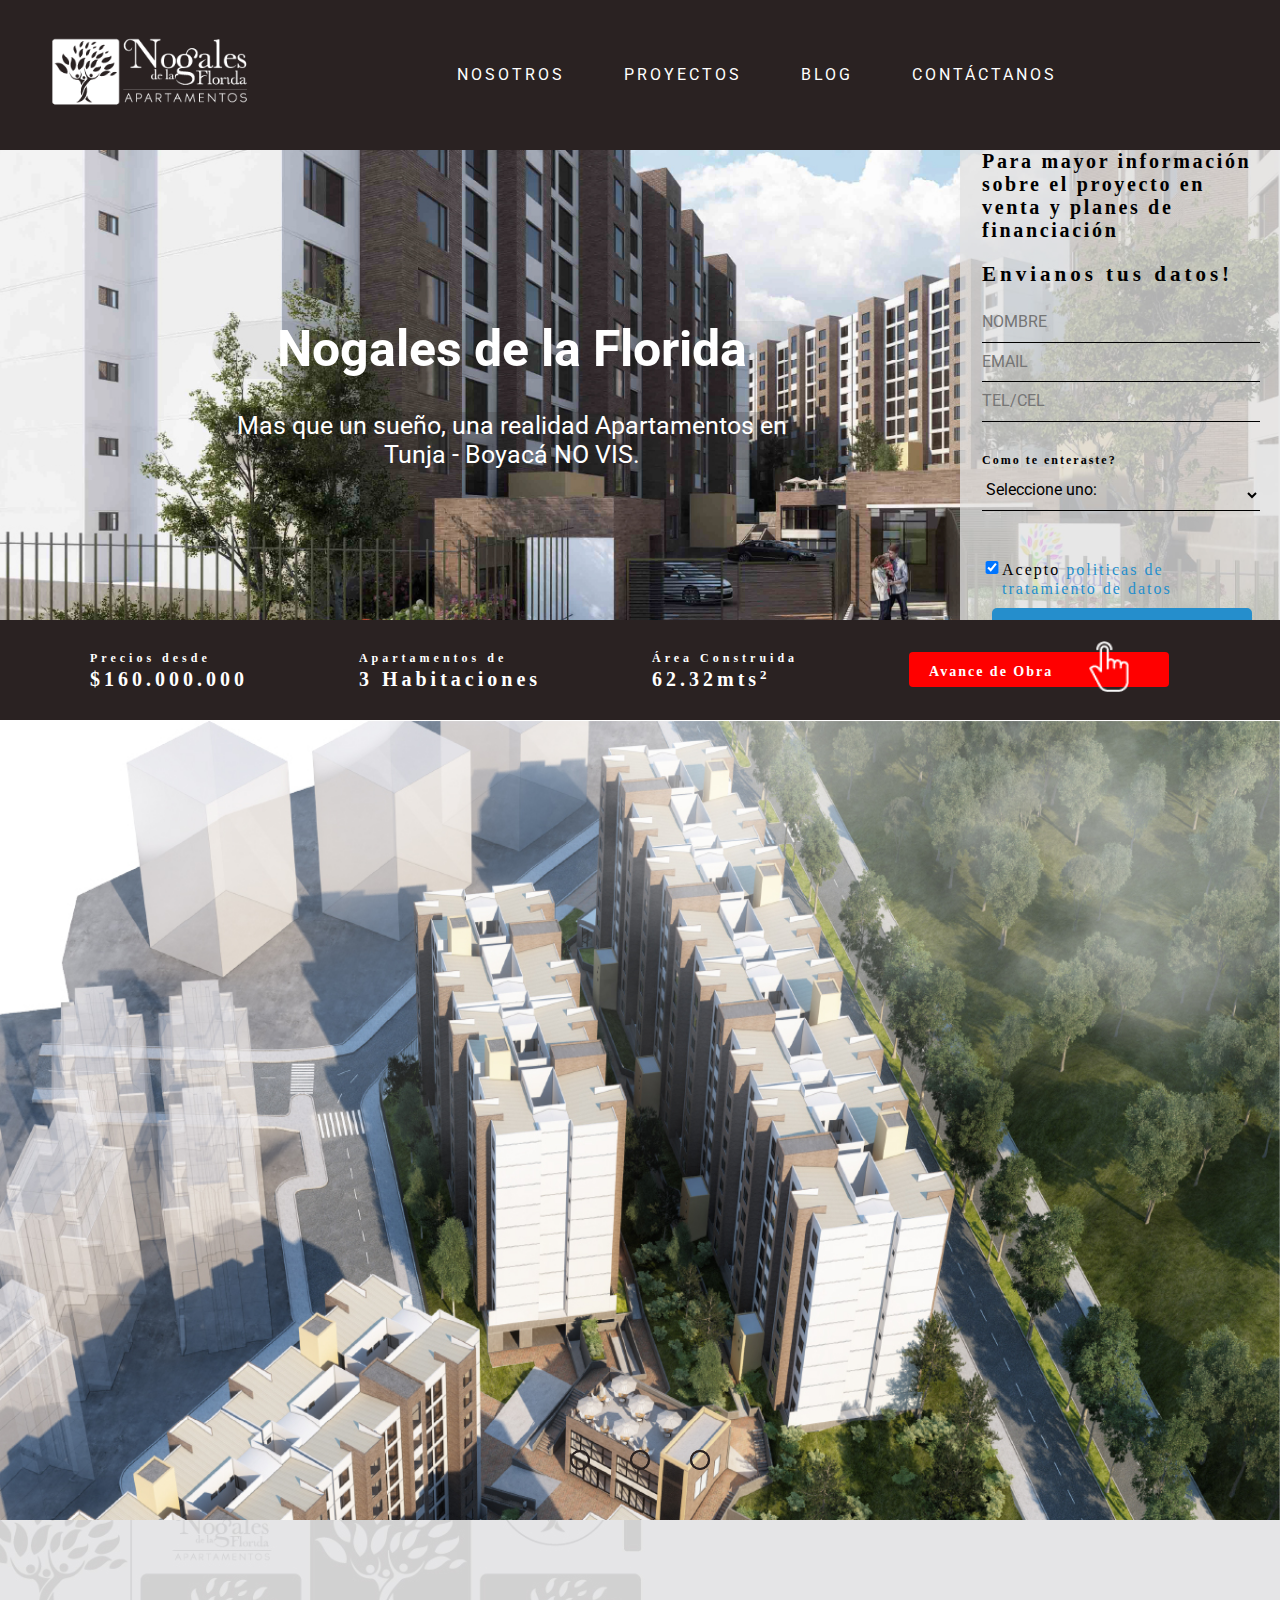
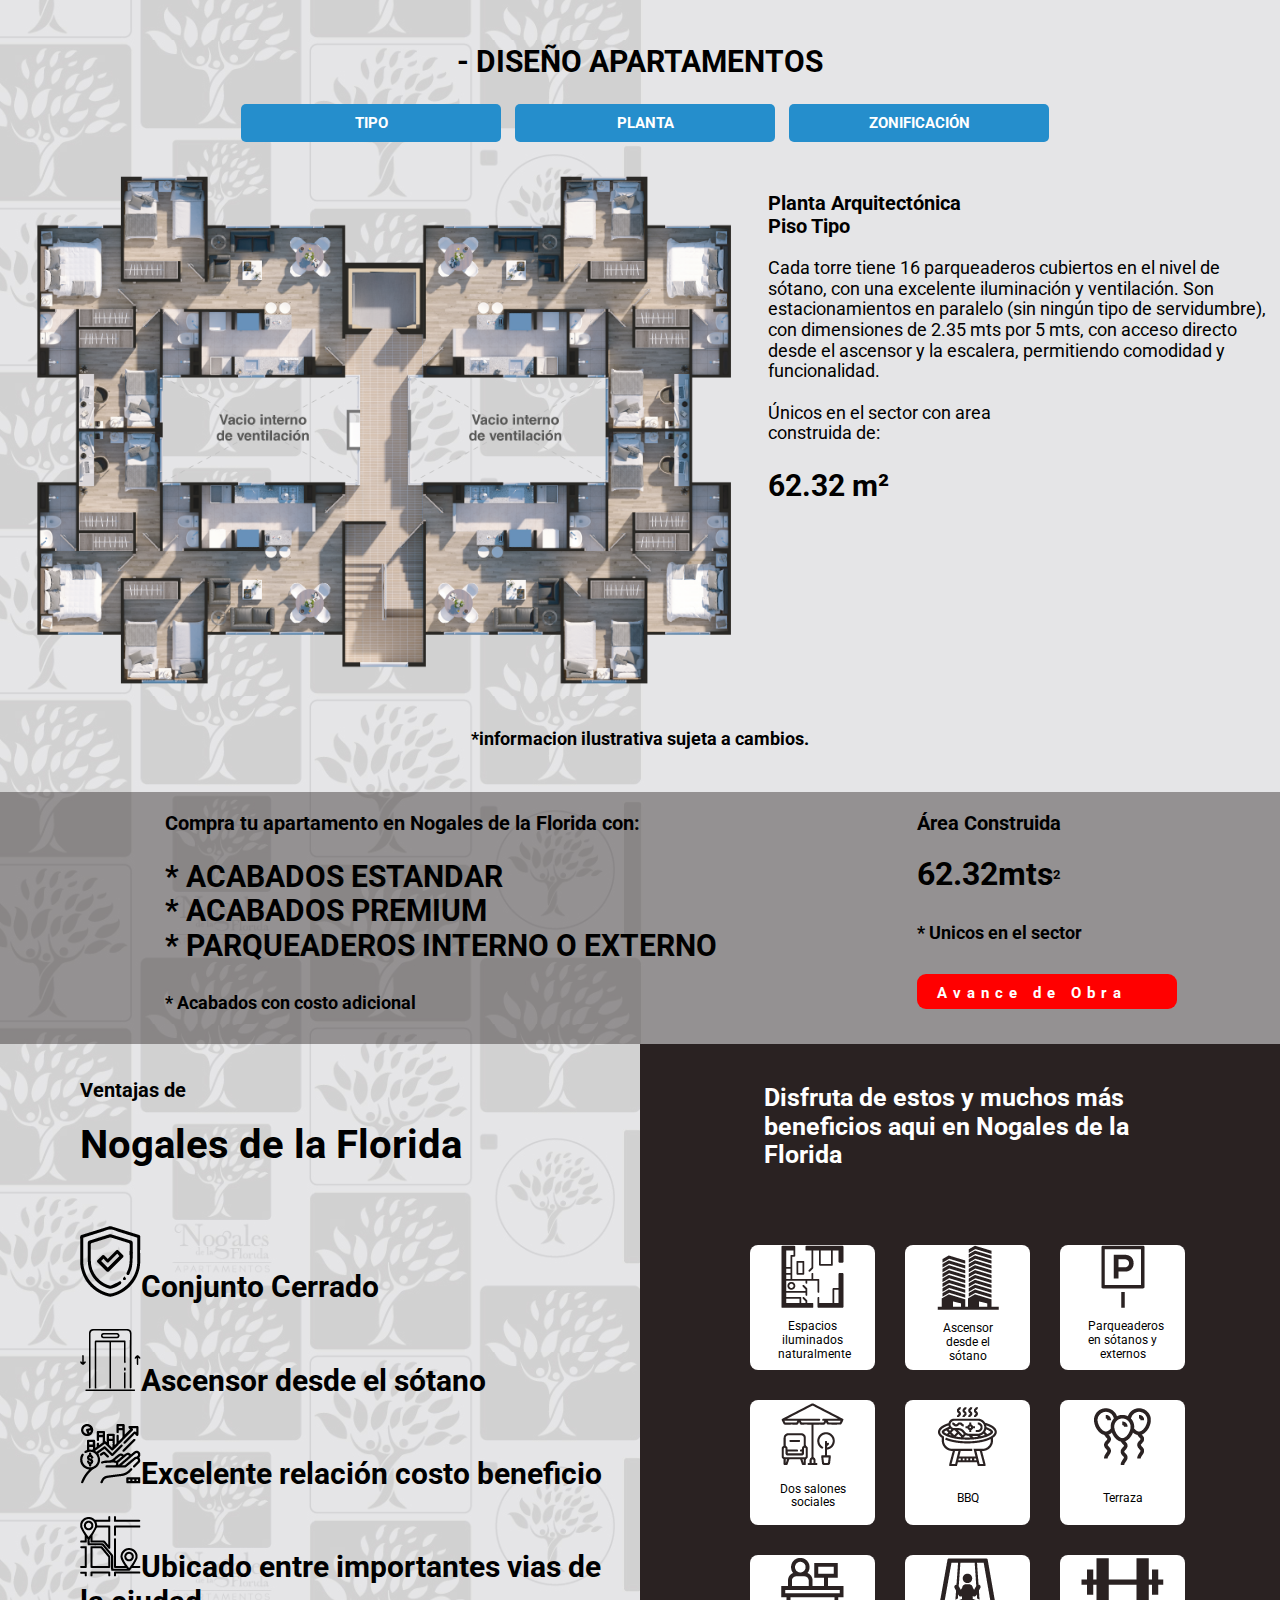
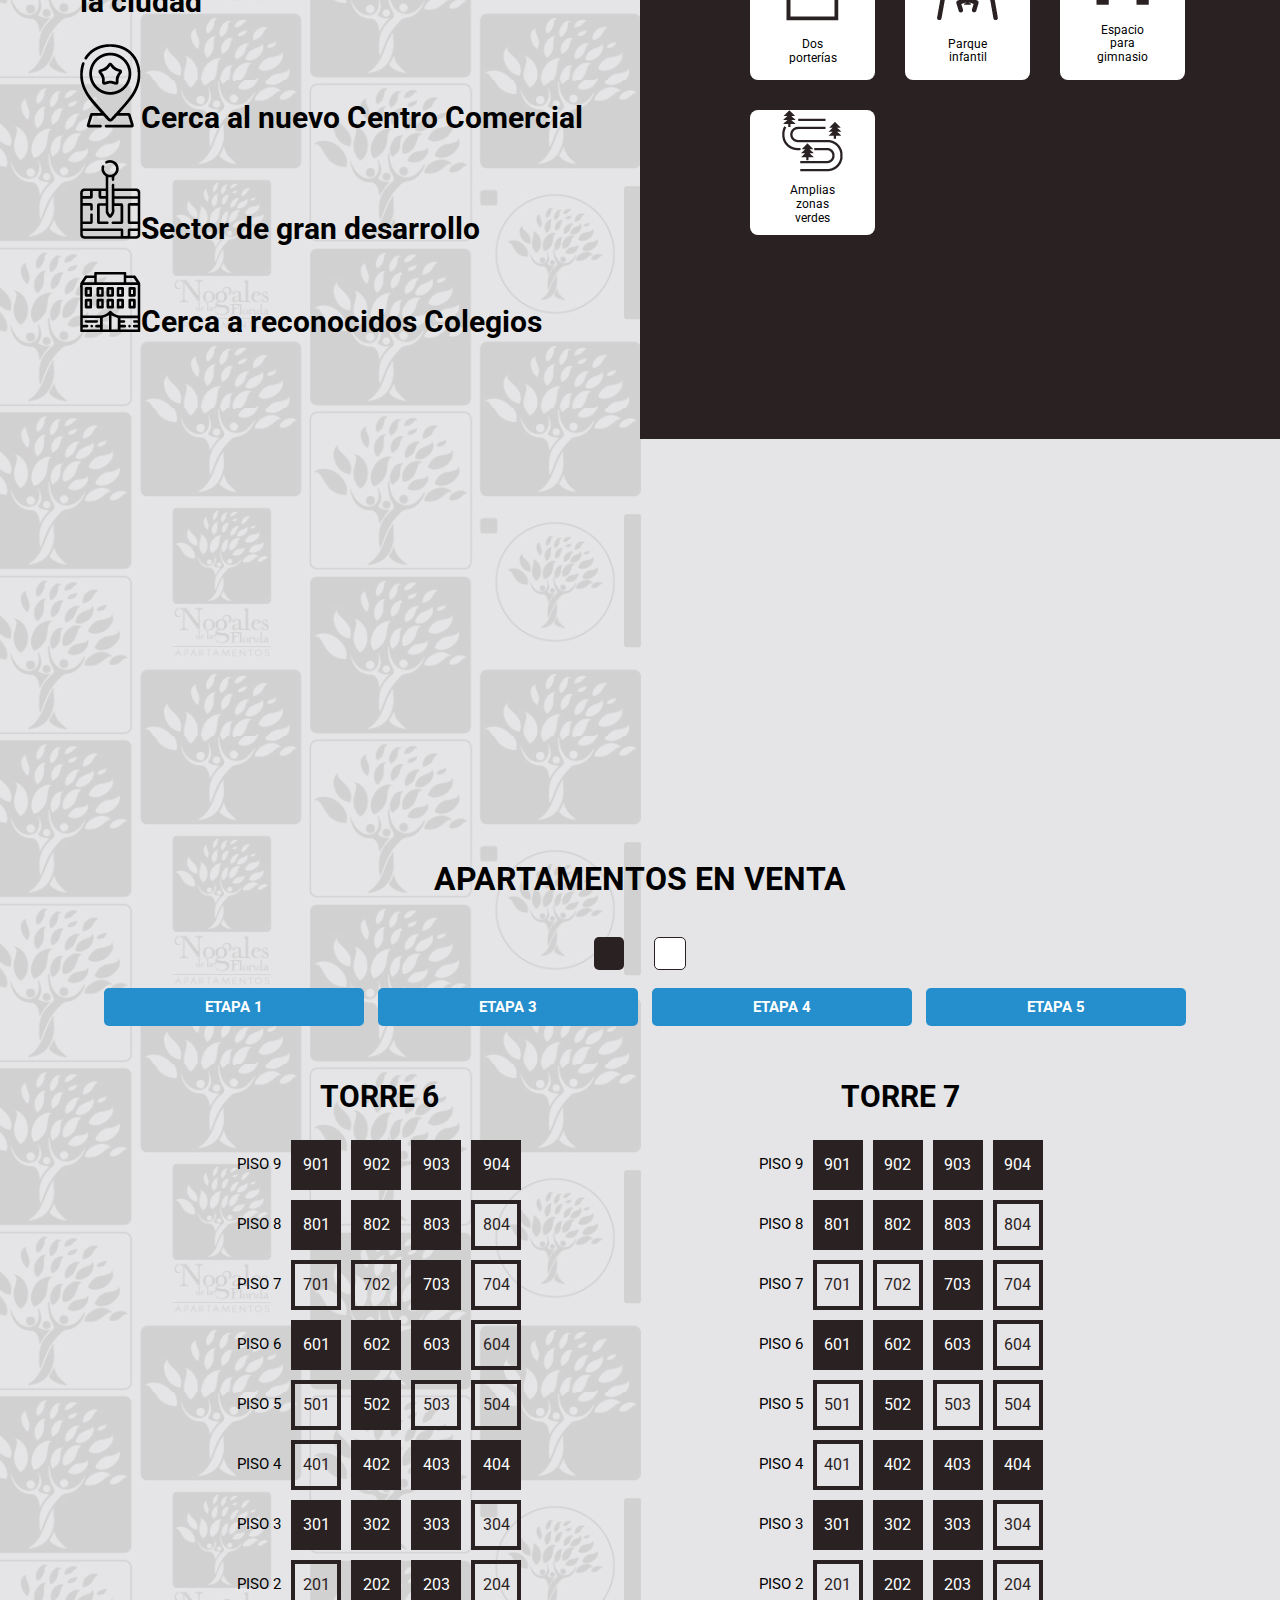
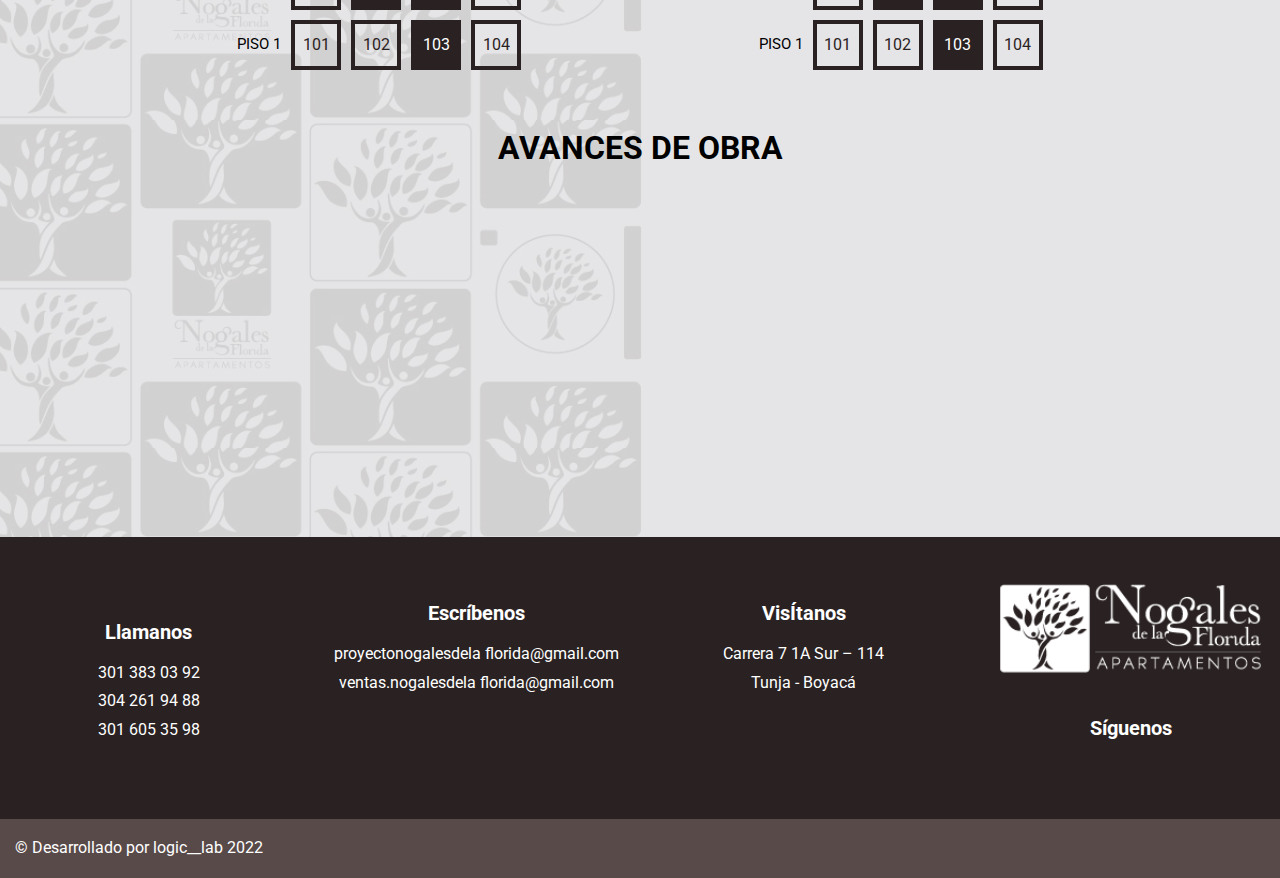
==== commit 601d724e: "se hizo algunas modificaciones" ====
--- a/index.html
+++ b/index.html
@@ -212,6 +212,8 @@
 
                             <h3 class="">Ventajas de</h3>
                             <h2 class="sin-margensup ">Nogales de la Florida</h2>
+
+                            <div class="celular">
                             <h2><img src="img/1conjunto.png" />Conjunto Cerrado</h2>
                             <h2><img src="img/2ascensor.png" />Ascensor desde el sótano</h2>
                             <h2>
@@ -232,6 +234,7 @@
                                 <img src="img/7colegios.png" />Cerca a reconocidos Colegios
                             </h2>
                         </div>
+                        </div>
                     </div>
                     <div class="columna columna-50 columna-mobile-100 bg-beneficios  ">
                         <h3 class="centrar50 colorblanco">
--- a/style.css
+++ b/style.css
@@ -7,6 +7,7 @@
 {
     background-image: url("../img/bg-brand.jpg");
     background-repeat: repeat-y;
+    background-size : contain;
 }
 
 
@@ -829,3 +830,79 @@
     margin-right: 10%;
     margin-left: 10%;
 }
+
+
+@media screen and (max-width: 600px){
+
+    .carrusel-imagenes{
+        margin-top: 80px;
+        width: 100%;
+        height: 400px;
+
+    }
+
+    .navigation-manual, .navigation-auto{
+        margin-top: 360px;
+
+    }
+
+    .boton_centrado, .boton {
+        display: grid;
+        grid-template-columns: 30% 30% 30%;
+        
+
+    }
+    .boton.boton.boton-azul{
+        margin: 10px;
+        width: 110px;
+      
+        align-items: center;
+        text-align: center;
+        font-size:12px;
+    }
+
+    .grid_diseño{
+        display: grid;
+        grid-template-columns: 100%;
+    }
+
+    .grid_diseño img{
+        width: 80%;
+    }
+    .grid_diseño .diseño_texto {
+        width: 80%;
+        text-align: left;
+        margin: 40px;
+        margin-bottom: 0;
+    }
+    .row{
+        display: grid;
+        grid-template-columns:auto ;
+    }
+    .columna.columna-mobile-100{
+        display: grid;
+        
+    }
+    .beneficios {
+        grid-template-columns:auto auto;
+        
+    }
+    .bg-beneficios{
+        width: 100%;
+        text-align: center;
+    }
+    .celular{
+        display: grid;
+        grid-template-columns:auto auto;
+
+    }
+    .ventajas h2, h3{
+        text-align: center;
+    }
+    .ventajas{
+        
+        margin: 0;
+        margin-left: 15px;
+    }
+    
+}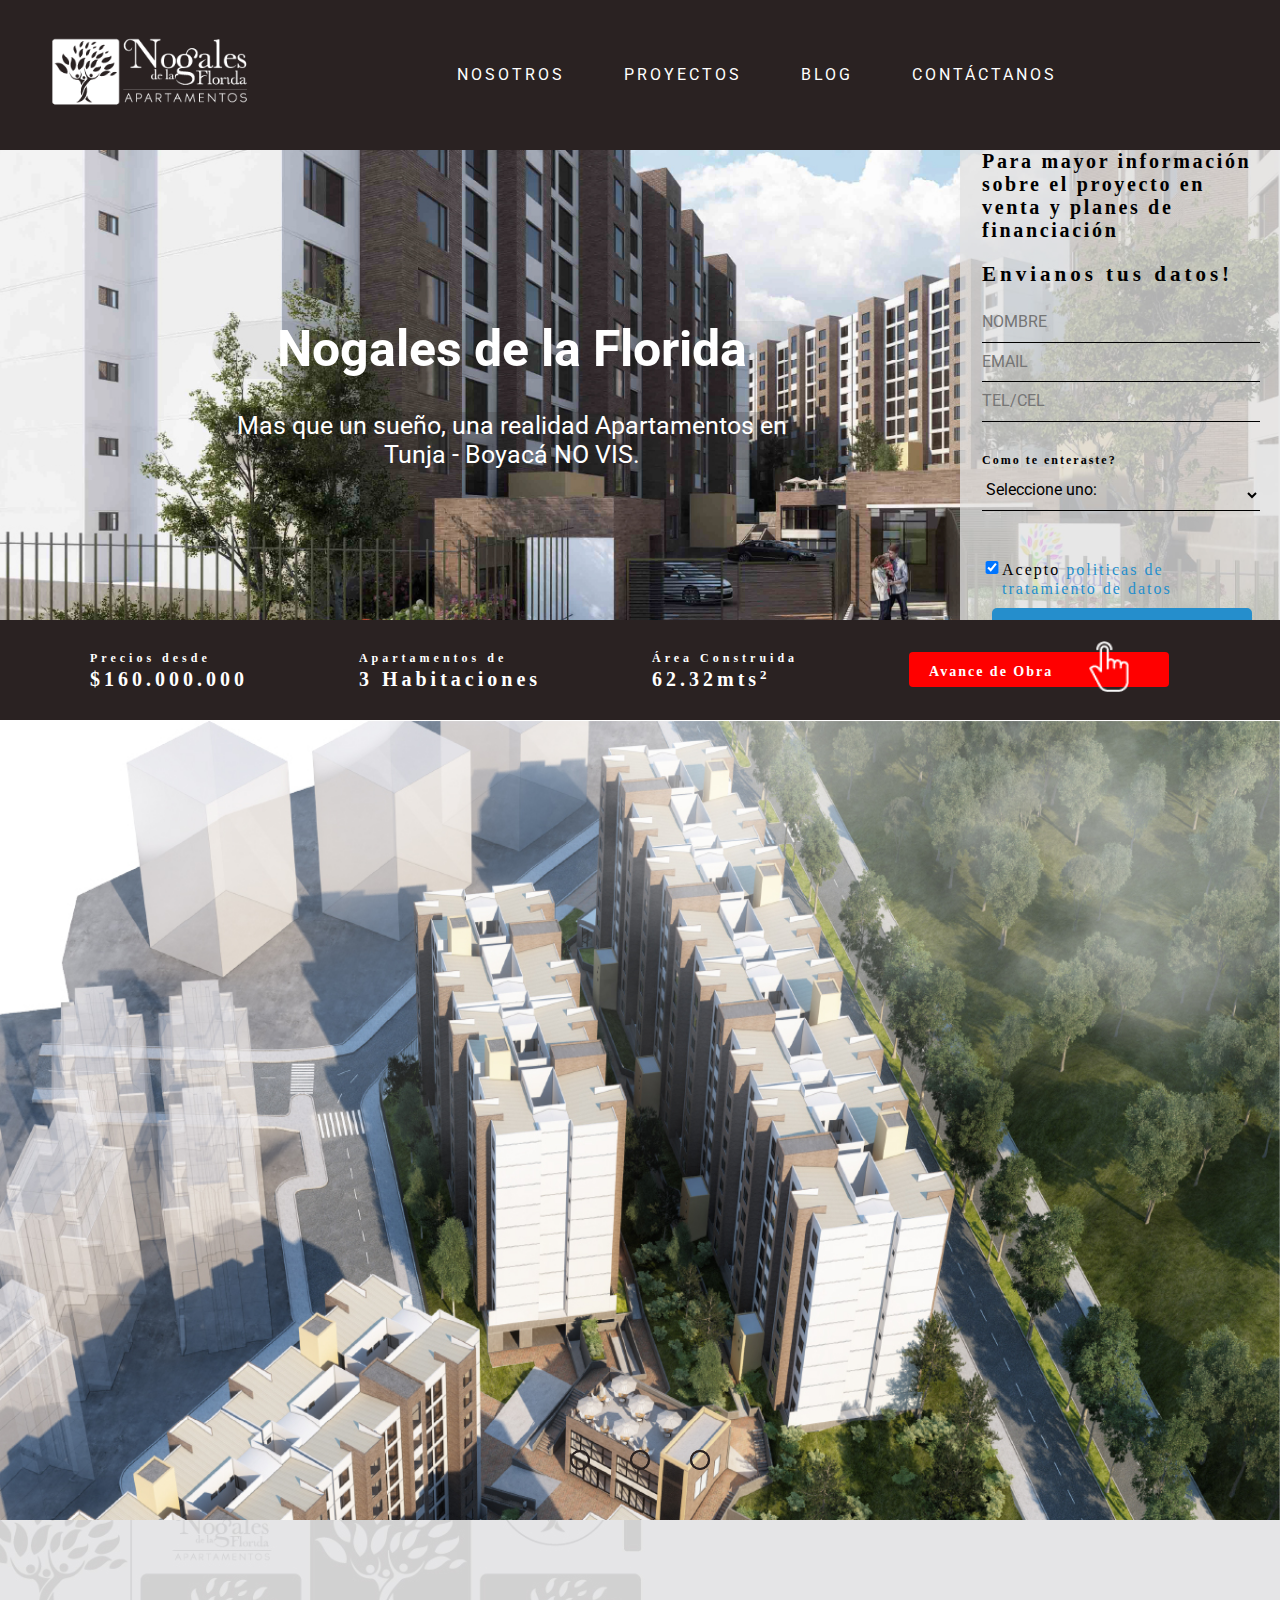
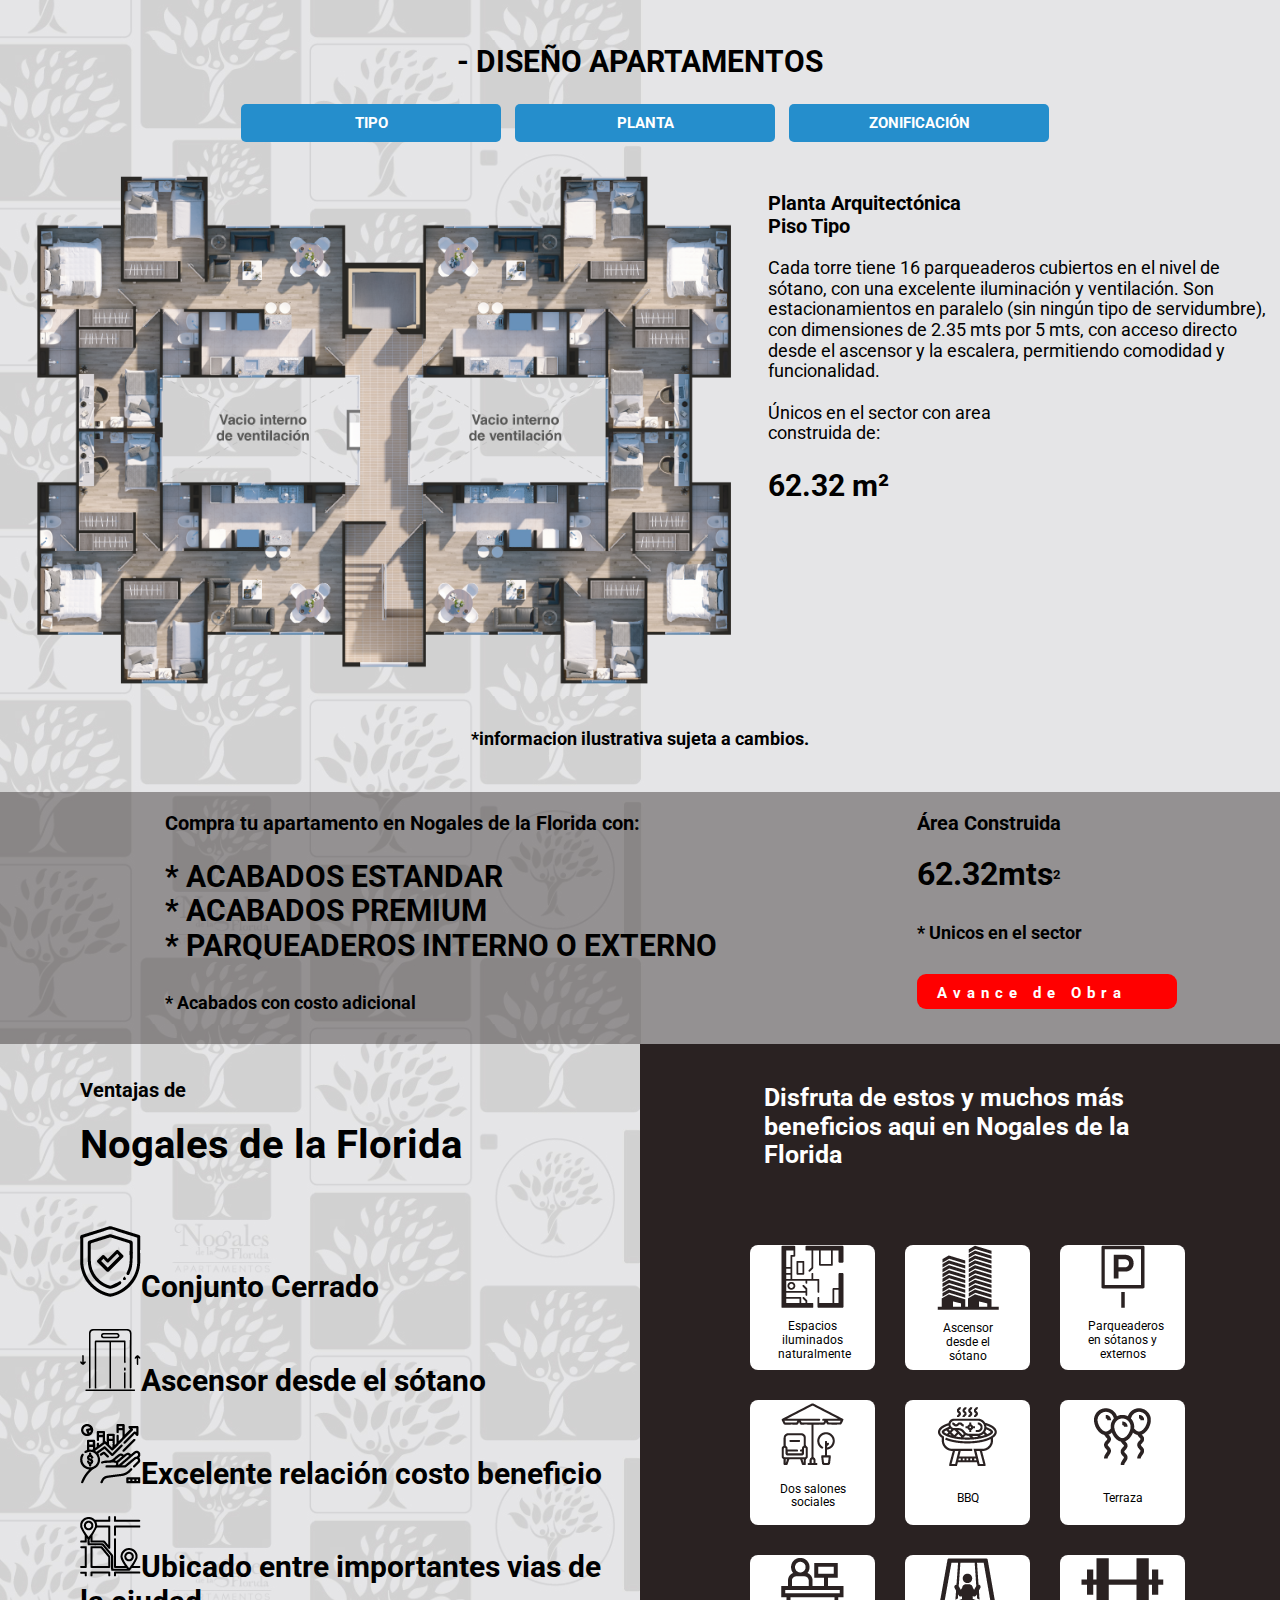
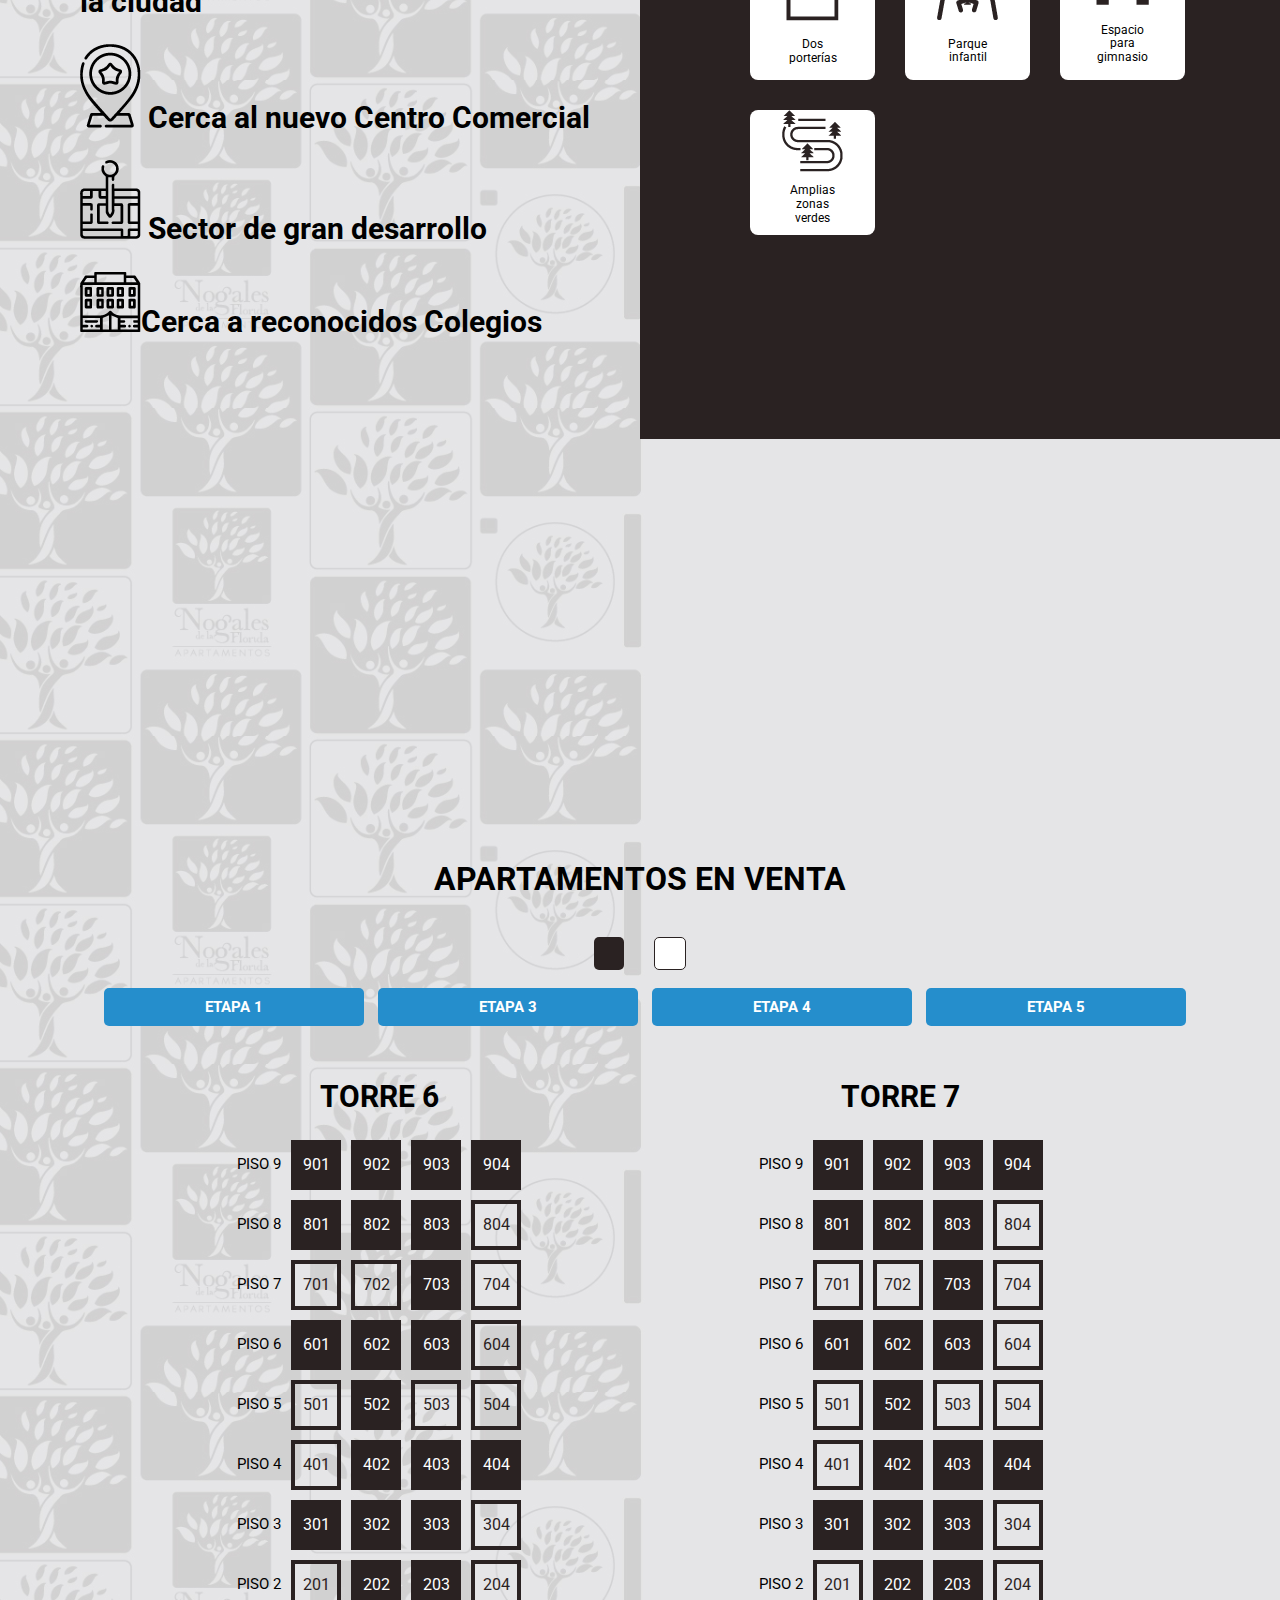
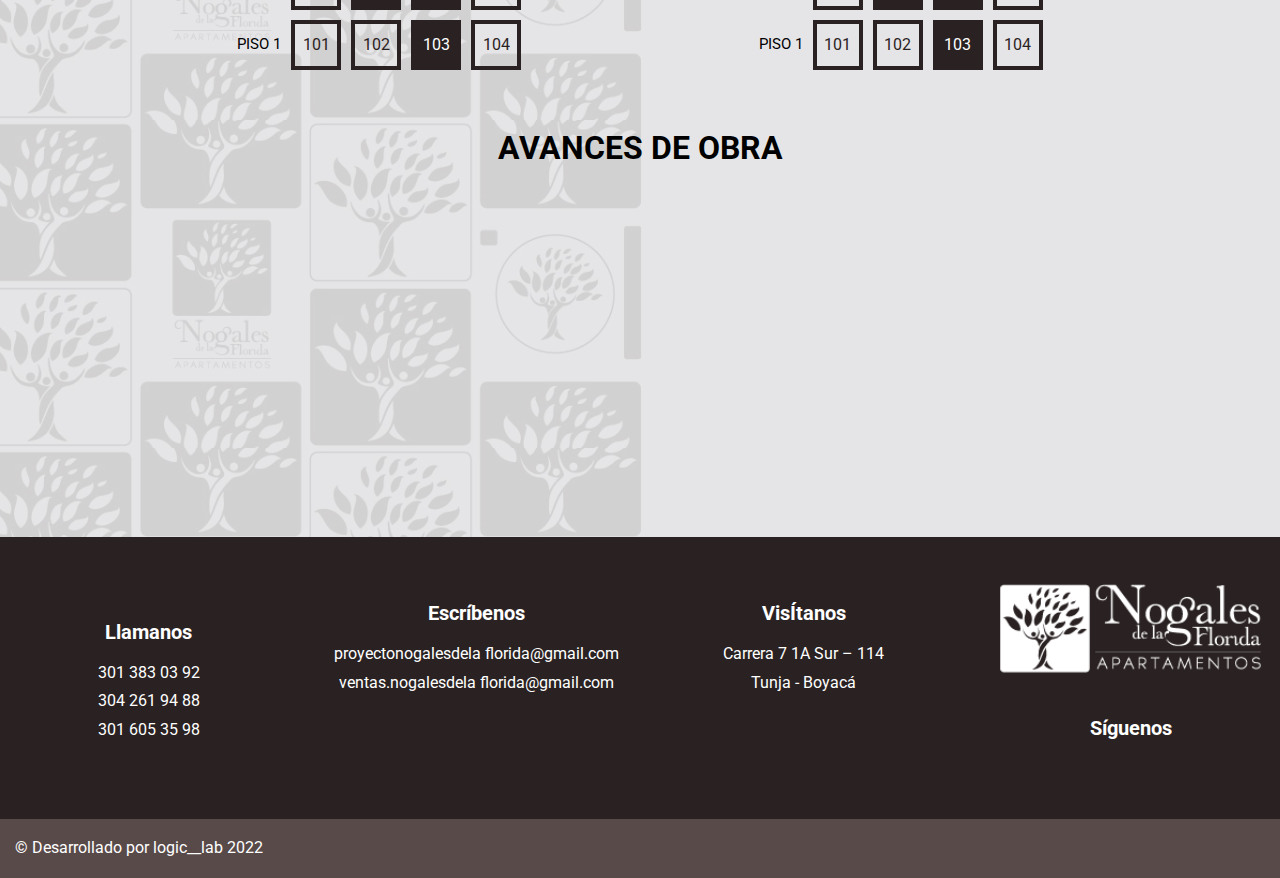
==== commit d0e5a0b8: "Apartamentos en venta" ====
--- a/index.html
+++ b/index.html
@@ -214,24 +214,24 @@
                             <h2 class="sin-margensup ">Nogales de la Florida</h2>
 
                             <div class="celular">
-                            <h2><img src="img/1conjunto.png" />Conjunto Cerrado</h2>
-                            <h2><img src="img/2ascensor.png" />Ascensor desde el sótano</h2>
+                            <h2><img src="img/1conjunto.png"/>Conjunto Cerrado</h2>
+                            <h2><img src="img/2ascensor.png"/>Ascensor desde el sótano</h2>
                             <h2>
-                                <img src="img/3costo.png" />Excelente relación costo beneficio
+                                <img src="img/3costo.png"/>Excelente relación costo beneficio
                             </h2>
                             <h2>
-                                <img src="img/4vias.png" />Ubicado entre importantes vias de
+                                <img src="img/4vias.png"/>Ubicado entre importantes vias de
                                 la ciudad
                             </h2>
                             <h2>
-                                <img src="img/5comercial.png" />Cerca al nuevo Centro
+                                <img src="img/5comercial.png"/> <br class="ocultar">Cerca al nuevo Centro
                                 Comercial
                             </h2>
                             <h2>
-                                <img src="img/6desarrollo.png" />Sector de gran desarrollo
+                                <img src="img/6desarrollo.png"/> <br class="ocultar">Sector de gran desarrollo
                             </h2>
                             <h2>
-                                <img src="img/7colegios.png" />Cerca a reconocidos Colegios
+                                <img src="img/7colegios.png"/><br class="ocultar">Cerca a reconocidos Colegios
                             </h2>
                         </div>
                         </div>
@@ -292,7 +292,7 @@
 
         </section>
 
-        <section class=>
+        <section >
             <div class="centraritems espaciado">
                 <h1>APARTAMENTOS EN VENTA</h1>
 
@@ -300,7 +300,7 @@
                     <p class="cuadraditoc">pp</p>
                     <p class="cuadraditoB">pp</p>
                 </div>
-                <div>
+                <div class="boton_apartamentos centraritems">
                     <button onclick="bloque1()" class="boton boton-azul">ETAPA 1</button>
                     <button onclick="bloque2()" class="boton boton-azul">ETAPA 3</button>
                     <button onclick="bloque3()" class="boton boton-azul">ETAPA 4</button>
--- a/style.css
+++ b/style.css
@@ -830,7 +830,9 @@
     margin-right: 10%;
     margin-left: 10%;
 }
-
+.ocultar{
+    display: none;
+}
 
 @media screen and (max-width: 600px){
 
@@ -904,5 +906,23 @@
         margin: 0;
         margin-left: 15px;
     }
+    .ocultar{
+        display: block;
+    }
+
+    .boton_apartamentos{
+        display: grid;
+        grid-template-columns: auto auto;
+        justify-content: center;
+       
+    }
+    .boton.boton.boton-azul{
+        display: block;
+        font-size:15px;
+        margin: 8px;
+        padding-left:0px;
+        padding-right:0px; 
+       
+    }
     
 }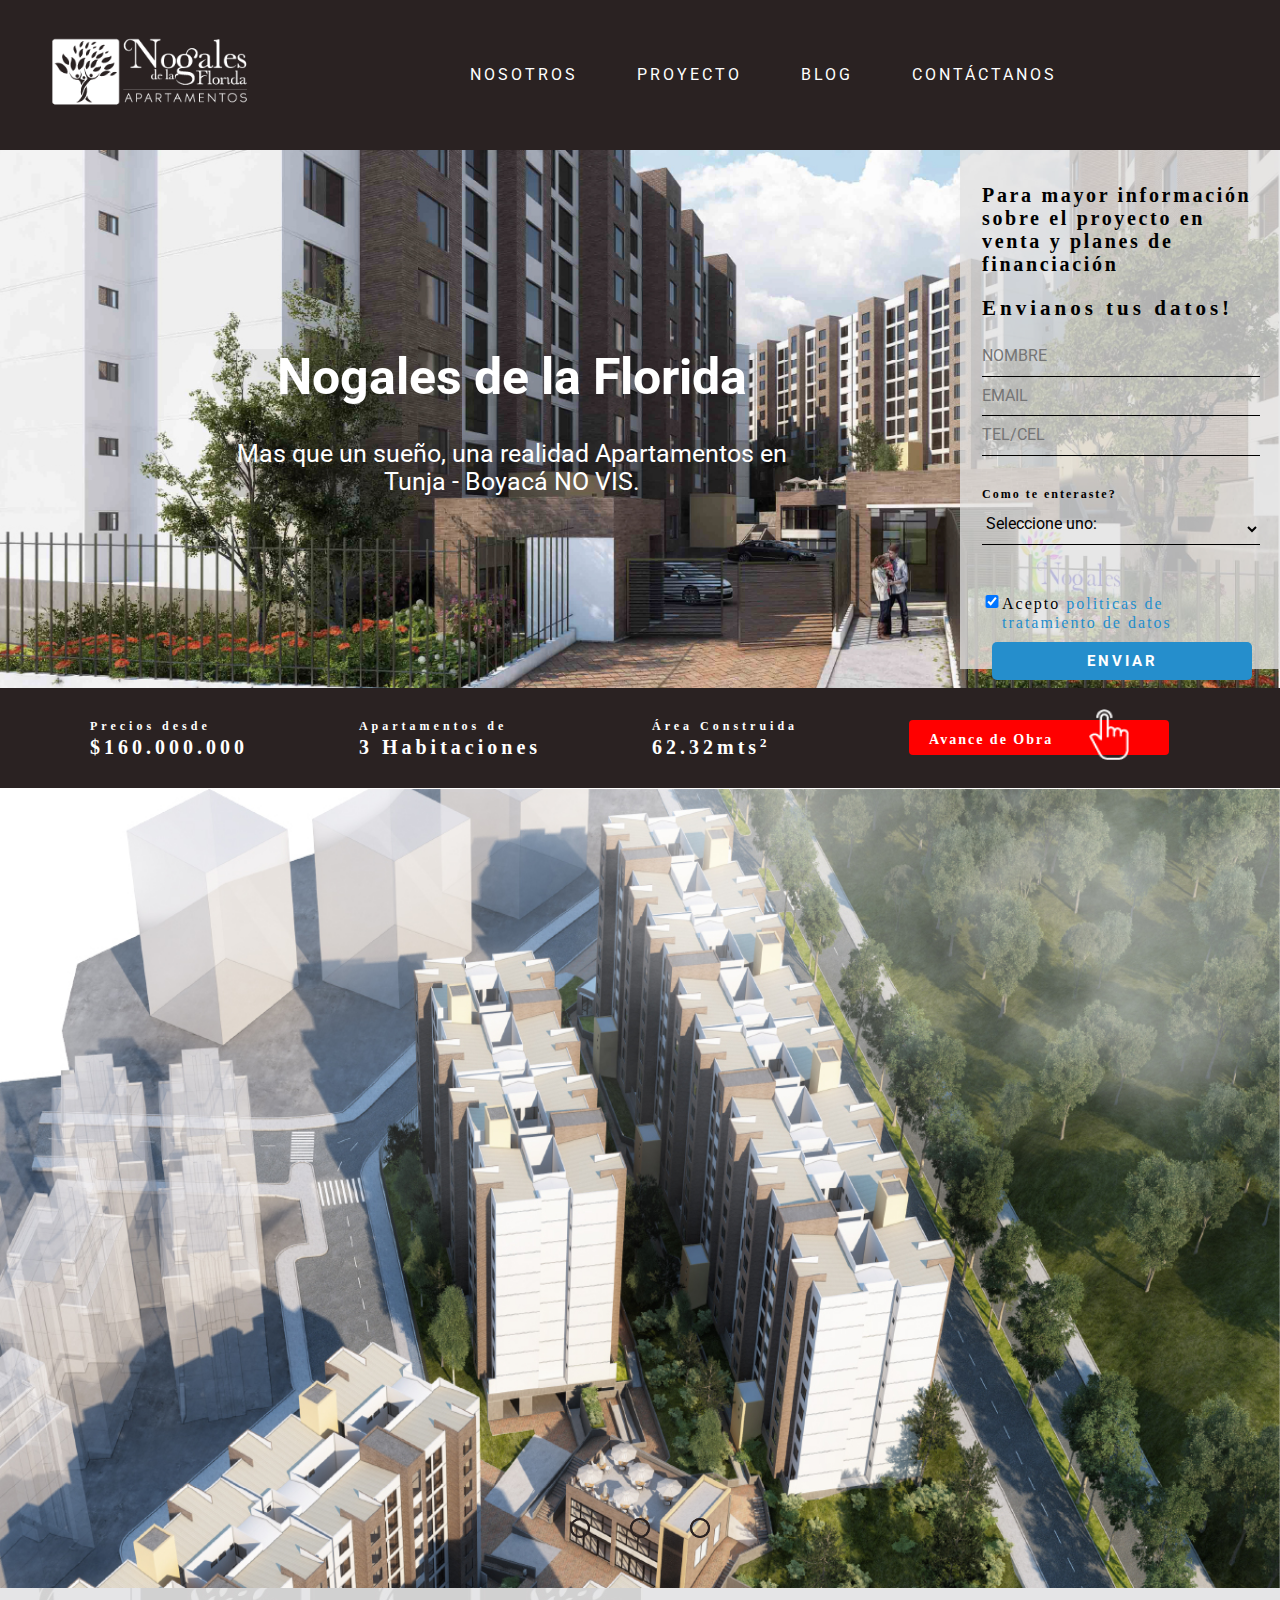
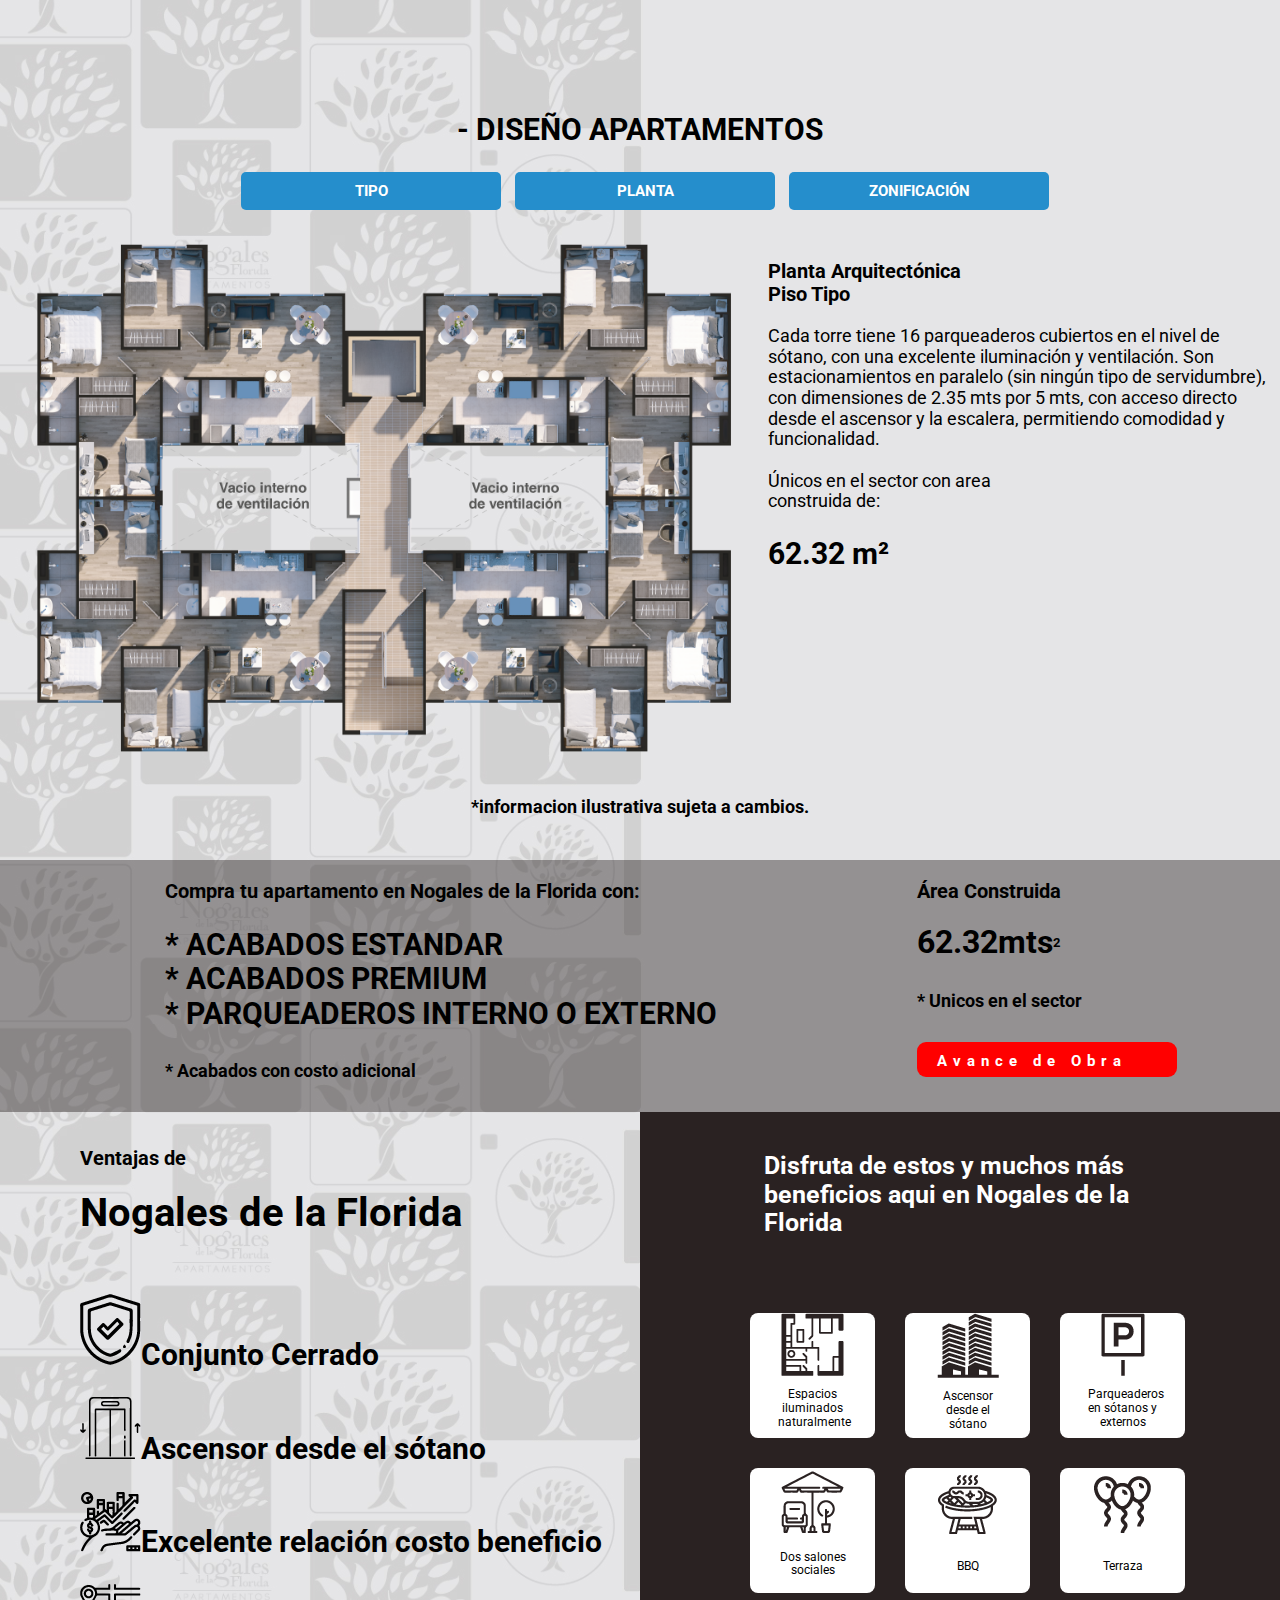
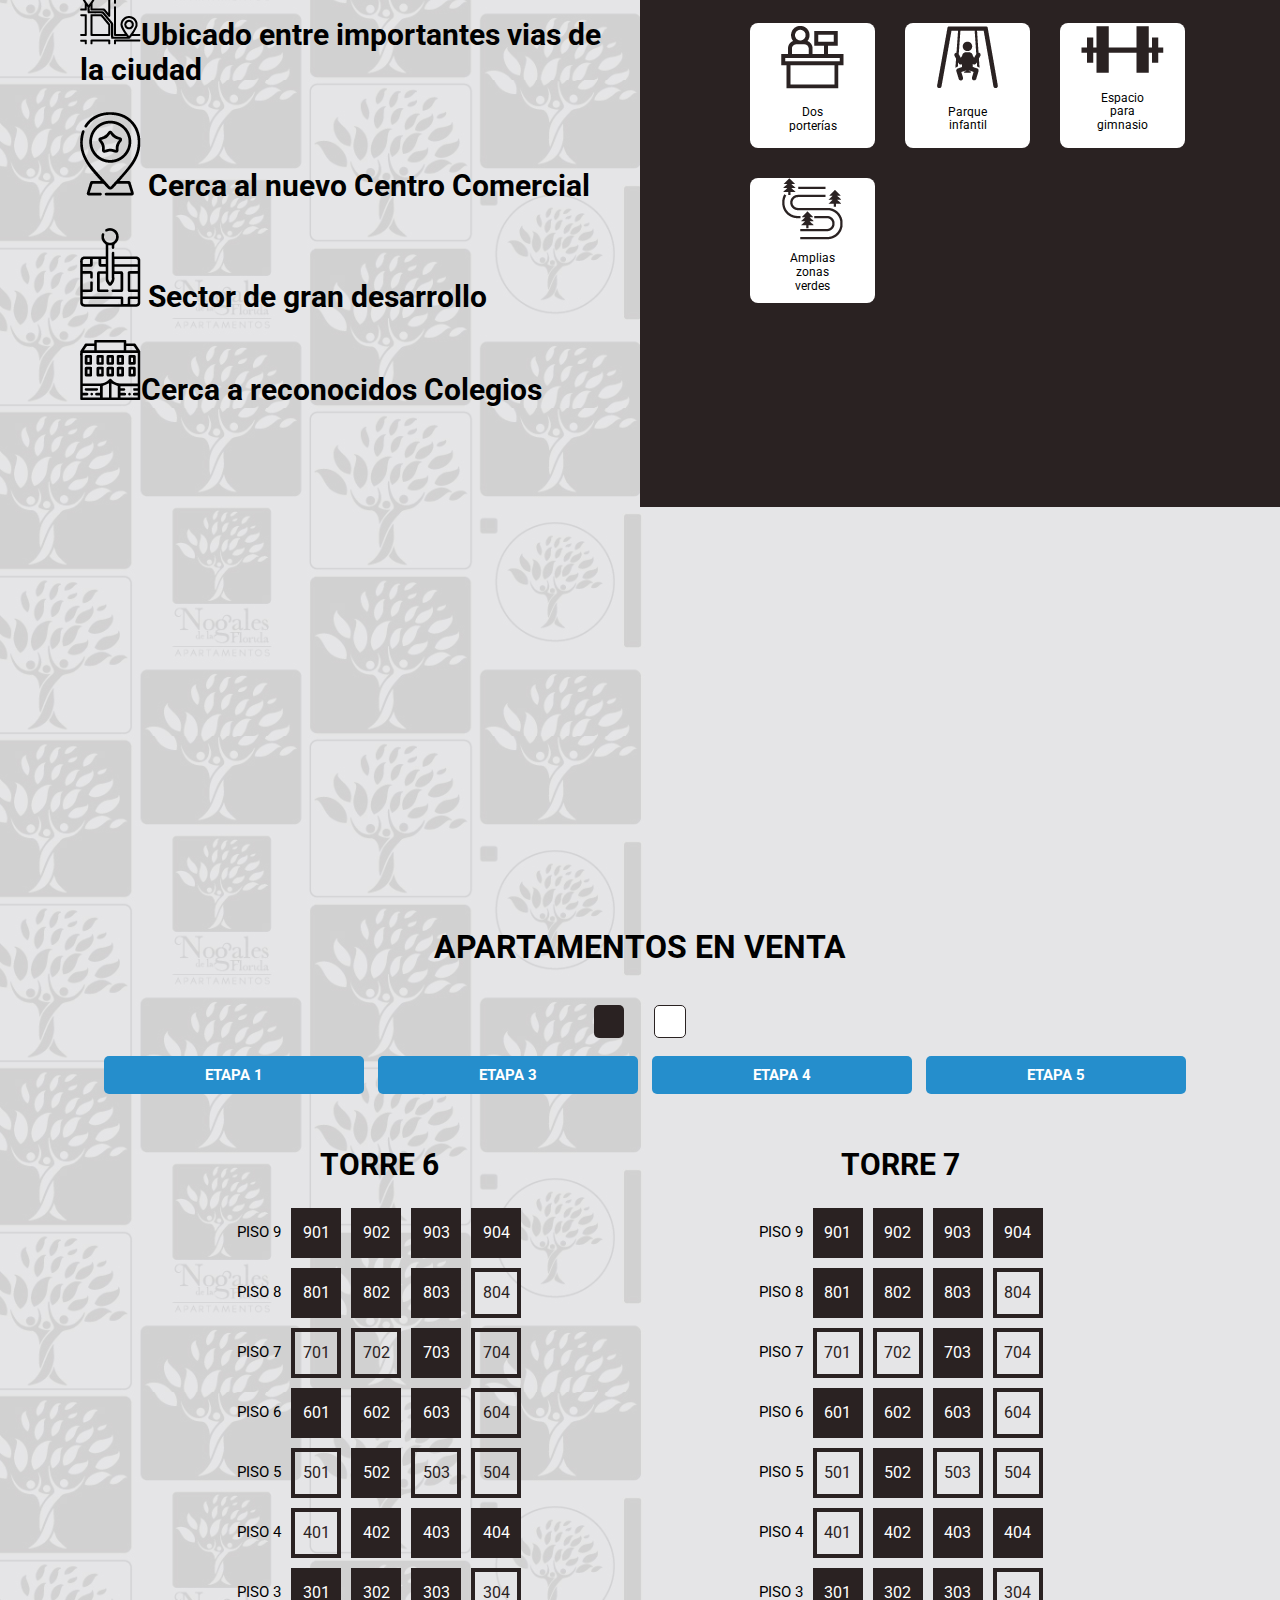
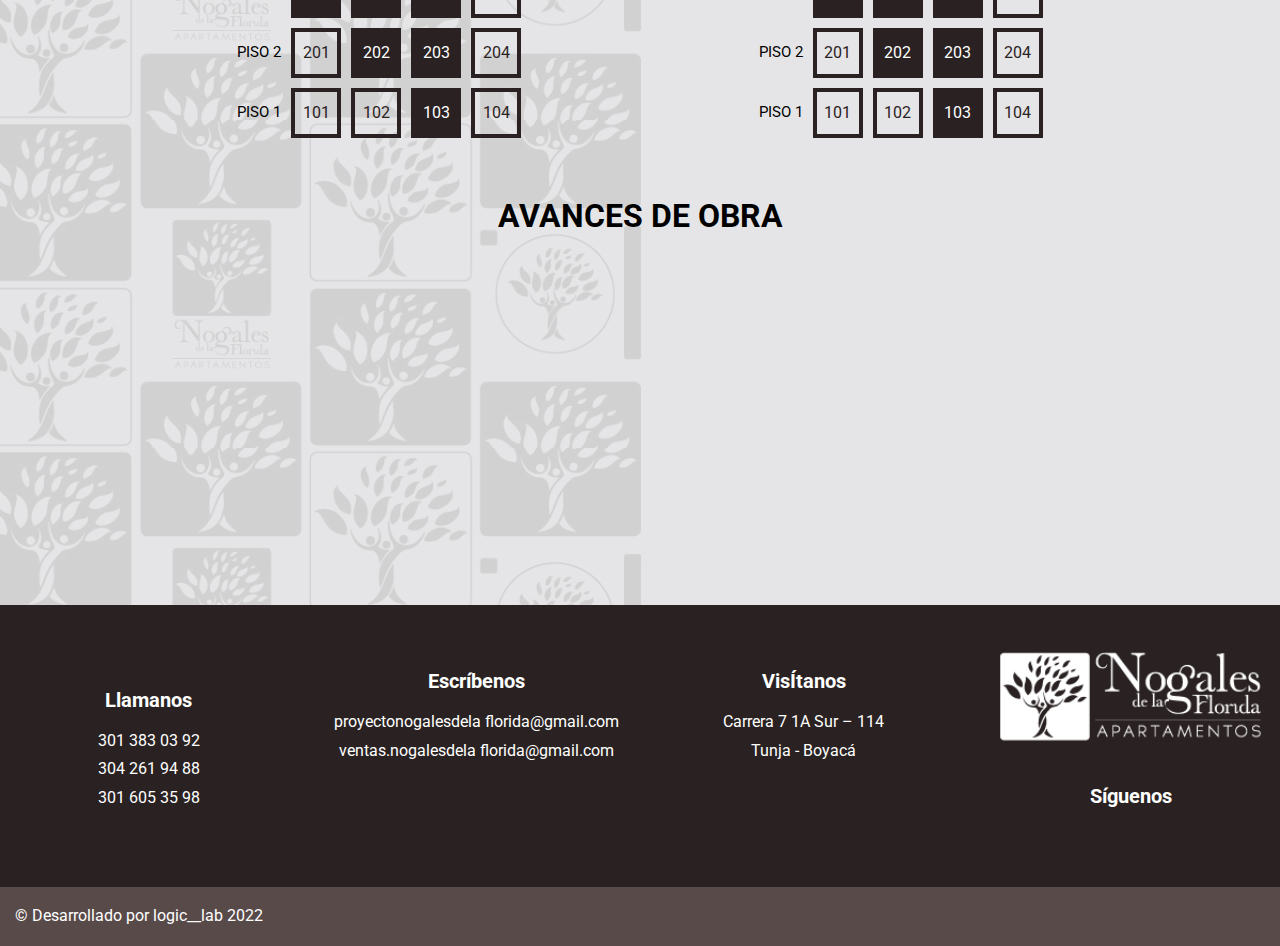
==== commit 234203ec: "header" ====
--- a/index.html
+++ b/index.html
@@ -29,7 +29,7 @@
             </a>
             <nav>
                 <a href="#inicio">NOSOTROS</a>
-                <a href="#nosotros">PROYECTOS</a>
+                <a href="#nosotros">PROYECTO</a>
                 <a href="#servicios">BLOG</a>
                 <a href="#contactenos">CONTÁCTANOS</a>
 
@@ -45,8 +45,12 @@
         </div>
     </header>
     <main class="bg">
+
         <section id="inicio">
-            <div class="formulario">
+
+            
+
+            <div id="formulario" class="formulario">
                 <h3 class="tituloformulario">Para mayor información sobre el proyecto en venta y planes de financiación
                 </h3>
                 <h2 class="tituloenvianos">Envianos tus datos!</h2>
@@ -103,9 +107,11 @@
 
 
             </div>
-            <img src="img/slideh.jpg">
-
+
+            <img class="img-responsive"src="img/slideh.jpg">
+            <a href="#" id="btn_desplegar" class="boton boton-azul">Contáctenos</a>
             <div class="bloque-inicio">
+                
                 <h1>Nogales de la Florida</h1>
                 <p>Mas que un sueño, una realidad
                     Apartamentos en Tunja - Boyacá NO VIS.</p>
@@ -121,14 +127,14 @@
                     <input type="radio" name="radio-btn" id="radio3">
 
                     <div class="slide first">
-                        <img src="img/slide1.jpg">
+                        <img src="img/slide1.jpg" id="image-carrusel1">
 
                     </div>
                     <div class="slide">
-                        <img src="img/slide2.jpg">
+                        <img src="img/slide2.jpg" id="image-carrusel2">
                     </div>
                     <div class="slide">
-                        <img src="img/slide3.jpg">
+                        <img src="img/slide3.jpg" id="image-carrusel3">
                     </div>
 
                     <div class="navigation-auto">
@@ -145,12 +151,14 @@
 
                 </div>
             </div>
+            
         </section>
 
 
         <section>
             <h2 class="titulo_diseño centraritems">- DISEÑO APARTAMENTOS</h2>
             <div class="boton_centrado centraritems">
+                
                 <button onclick='tipo("img/img_tipo.png")' class="boton boton-azul">TIPO</button>
                 <button onclick='planta("img/img_planta.png")' class="boton boton-azul">PLANTA</button>
                 <button onclick='zona("img/img_zona.png")' class="boton boton-azul">ZONIFICACIÓN</button>
@@ -196,6 +204,8 @@
                         <h1>62.32mts<sup>2</sup></h1>
                         <h5>* Unicos en el sector</h5>
                         <a href="#nosotros" class="boton boton-rojo">Avance de Obra</a>
+                        
+           
                     </div>
 
                 </div>
@@ -926,6 +936,7 @@
             }
         }, 5000);
     </script>
+    <script src="js/jquery.js"></script>
     <script src="js/funciones.js">
     </script>
 </body>
--- a/style.css
+++ b/style.css
@@ -227,7 +227,6 @@
     align-items: center;
     padding-left: 90px;
     background-color: #2a2222;
-
     width: 100%;
     height: 100px;
     bottom: 0px;
@@ -346,6 +345,10 @@
     
     
 }
+.boton-contacto 
+{
+    display: none;
+}
 
 .boton.boton-azul
 {
@@ -836,10 +839,214 @@
 
 @media screen and (max-width: 600px){
 
+    header {
+
+        height: 60px;
+    }
+
+    header .container nav 
+    {
+        position:fixed;
+        width: 100%;
+        height: 100%;
+        background-color: #2A2222;
+        padding-top: 80px;
+        padding-bottom: 80px;
+        padding-right: 15px;
+        padding-left: 15px;
+        top: 0;
+        left: 0;
+        display: flex;
+        flex-direction: column;
+        transition: all 0.4s ease;
+        transform: translateX(100%);
+    }
+
+    header .container nav.open 
+    {
+        transform: translateX(0);
+    }
+
+    .formulario
+    {
+        padding-left: 22px;
+        padding-top: 45px;
+        padding-right: 0;
+        position: inline;
+        left: 100%;
+        top: 60%;
+        
+        width: 280px;
+        height:420px;
+        background-color: #e2e2e2c8;
+        vertical-align: none;
+        opacity: 0;
+        transition: opacity 1s ;
+    }
+
+    .tituloformulario
+    {
+        text-align: left;
+        font-size:13px;
+    }
+
+    .tituloenvianos
+    {
+        font-size:12px
+    }
+
+    .letraformulario
+    {
+        font-size:10px;
+    }
+
+    .letraenteraste
+    {
+        font-size:13px
+    }
+
+    
+    select
+    {
+        font-size:10px;
+        font-family: 'Roboto', sans-serif;
+    }
+
+    .politicas
+    {
+        padding-top: 20px;
+        font-size:10px;
+    }
+
+    .formulario .letraenviar a
+    {
+        margin-right: -20px;
+    }
+
+
+
+    header .container nav a
+    {
+        font-size: 20px;
+        margin: 15px 0;
+        color: white;
+    }
+
+    header .container .hamb
+    {
+        display: inline-block;
+        font-size:25px;
+        color: white;
+        margin-right: 10px;
+    }
+    
+    header .container .hamb i:active
+    {
+        
+        color: #2A2222;
+    }
+
+    header .container .logo {
+        width: 90px;
+        margin-left: 20px;
+        
+    }
+
+    nav{
+        text-align: left;
+        
+    }
+
+    .logos{
+        margin-top: 120px;
+        margin-left:0px;
+        text-align: center;
+    }
+    
+    .logos2{
+        padding-right:0;
+        text-align: center;
+    }
+
+    #inicio img
+    {
+        content: url(img/mheadernogales.jpg);
+        height: 100%;
+        margin-top:-40px;
+    }
+
+    #inicio{
+        height:550px
+    }
+
+    .bloque-inicio
+    {
+        display: none;
+    }
+
+    .boton.boton-azul
+    {
+        display: block;
+        position: relative;
+        top: -82%;
+        right: -60%;
+        color: white;
+        background-color: #258ecc;
+        width: 260px;
+        height: 35px;
+        font-size: 12px;
+        font-weight: bold;
+        border-radius: 4px;
+        text-align: center;
+        width: 100%;
+    
+    }
+    
+    .formulario .boton.boton-azul
+    {
+        left:23%;
+    }
+
+    .precio 
+    {
+        display: grid;
+        position: absolute;
+        grid-template-columns: auto;
+        align-items: center;
+        padding-left: 50px;
+        background-color: #2a2222;
+        width: 100%;
+        height: 220px;
+        bottom: -220px;
+        color: white;
+        font-family: Roboto Thin;
+        padding: none;
+        line-height: 7px;
+        letter-spacing: 2px;
+    }
+    
+    .robotothin {
+        font-size: 8px;
+        letter-spacing: 4px;
+        margin-top: 10px;
+        margin-left: -190px;
+    }
+    
+    .robototitulo {
+        font-size: 16px;
+        letter-spacing: 4px;
+    }
+    
+    .boton2 {
+        text-decoration: none;
+        padding-top: 4px;
+        border: none;
+    }
+
     .carrusel-imagenes{
         margin-top: 80px;
         width: 100%;
-        height: 400px;
+        height: 333px;
 
     }
 
@@ -848,16 +1055,15 @@
 
     }
 
-    .boton_centrado, .boton {
+    
+    .boton_centrado{
         display: grid;
-        grid-template-columns: 30% 30% 30%;
-        
-
+        grid-template-columns: auto auto auto;
+        margin-bottom: 15px;
     }
     .boton.boton.boton-azul{
         margin: 10px;
         width: 110px;
-      
         align-items: center;
         text-align: center;
         font-size:12px;
@@ -895,14 +1101,13 @@
     }
     .celular{
         display: grid;
-        grid-template-columns:auto auto;
+        grid-template-columns:auto;
 
     }
     .ventajas h2, h3{
         text-align: center;
     }
     .ventajas{
-        
         margin: 0;
         margin-left: 15px;
     }
@@ -914,7 +1119,6 @@
         display: grid;
         grid-template-columns: auto auto;
         justify-content: center;
-       
     }
     .boton.boton.boton-azul{
         display: block;
@@ -922,7 +1126,17 @@
         margin: 8px;
         padding-left:0px;
         padding-right:0px; 
-       
-    }
-    
+    }
+    .titulo_diseño{
+        font-size:25px;
+    }
+    #image-carrusel1{
+        content: url("img/mslide1.jpg");
+    }
+    #image-carrusel2{
+        content: url("img/mslide2.jpg");
+    }
+    #image-carrusel3{
+        content: url("img/mslide3.jpg");
+    }
 }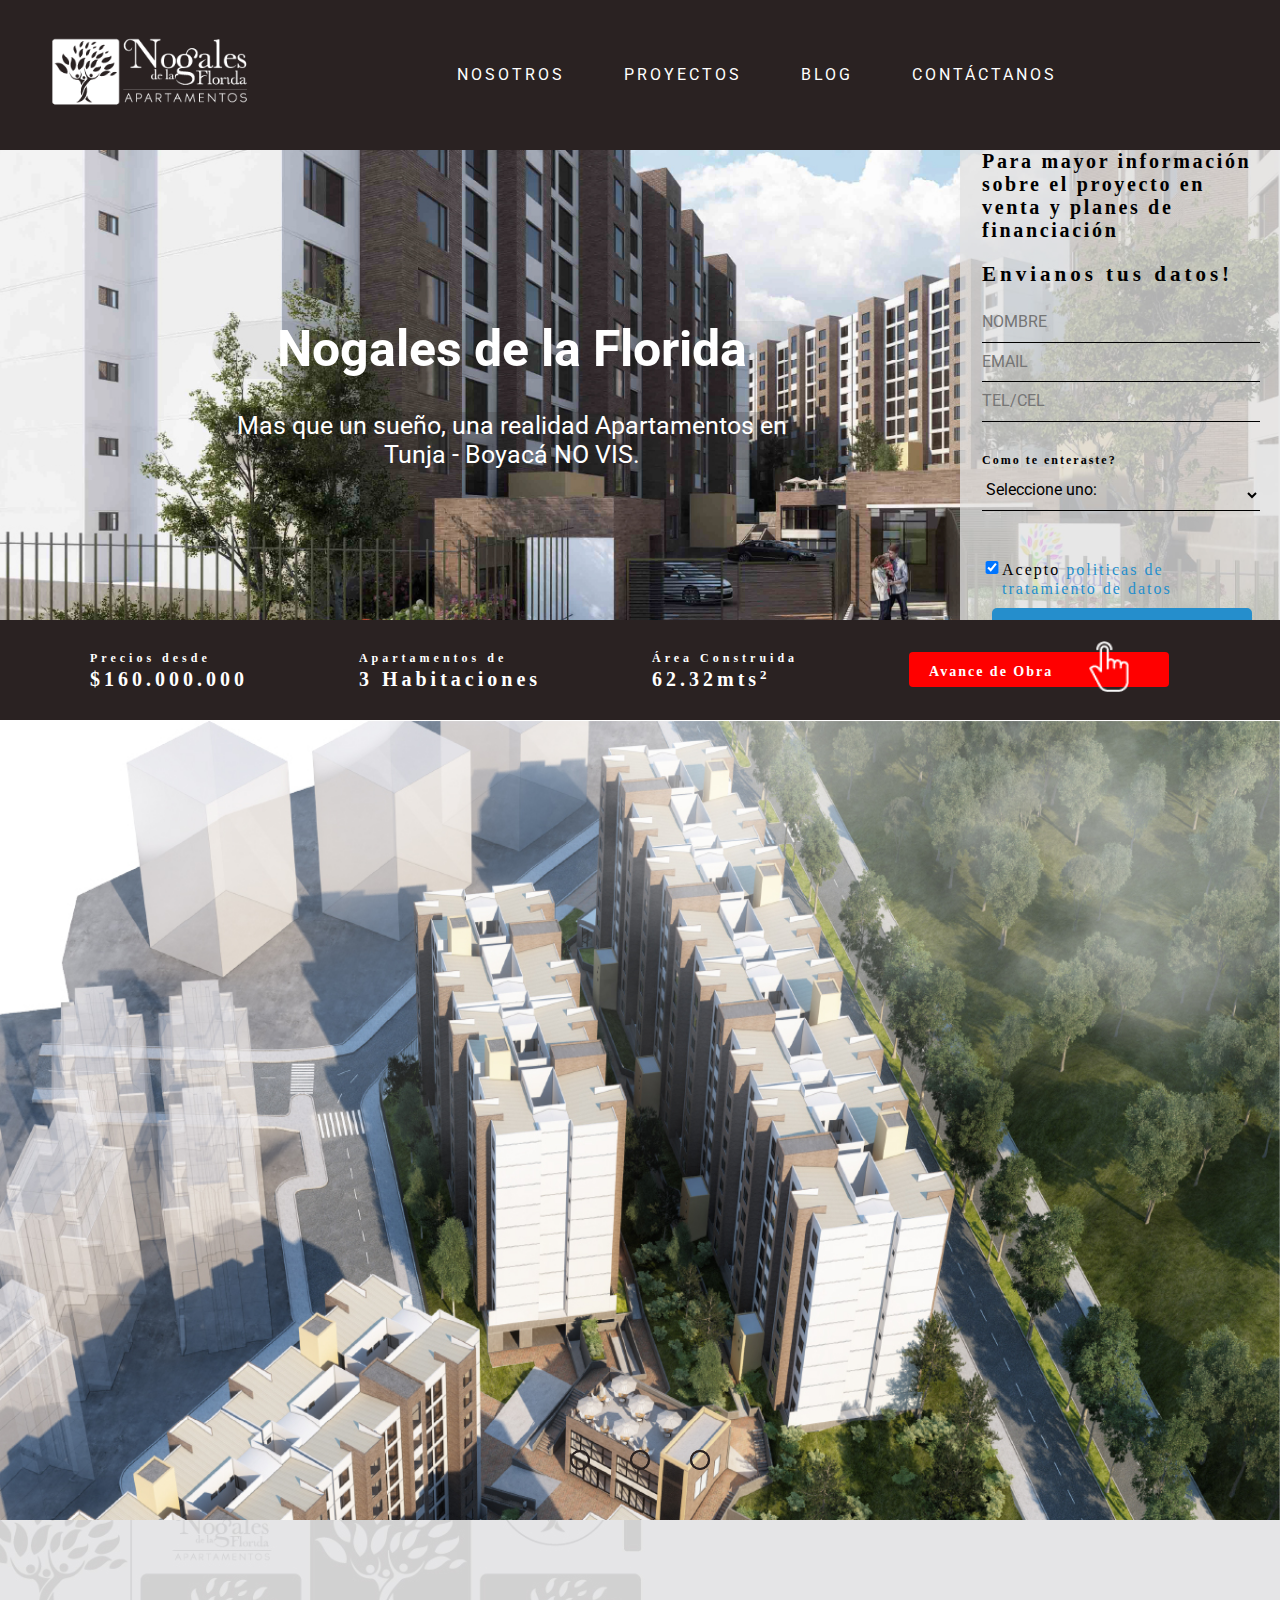
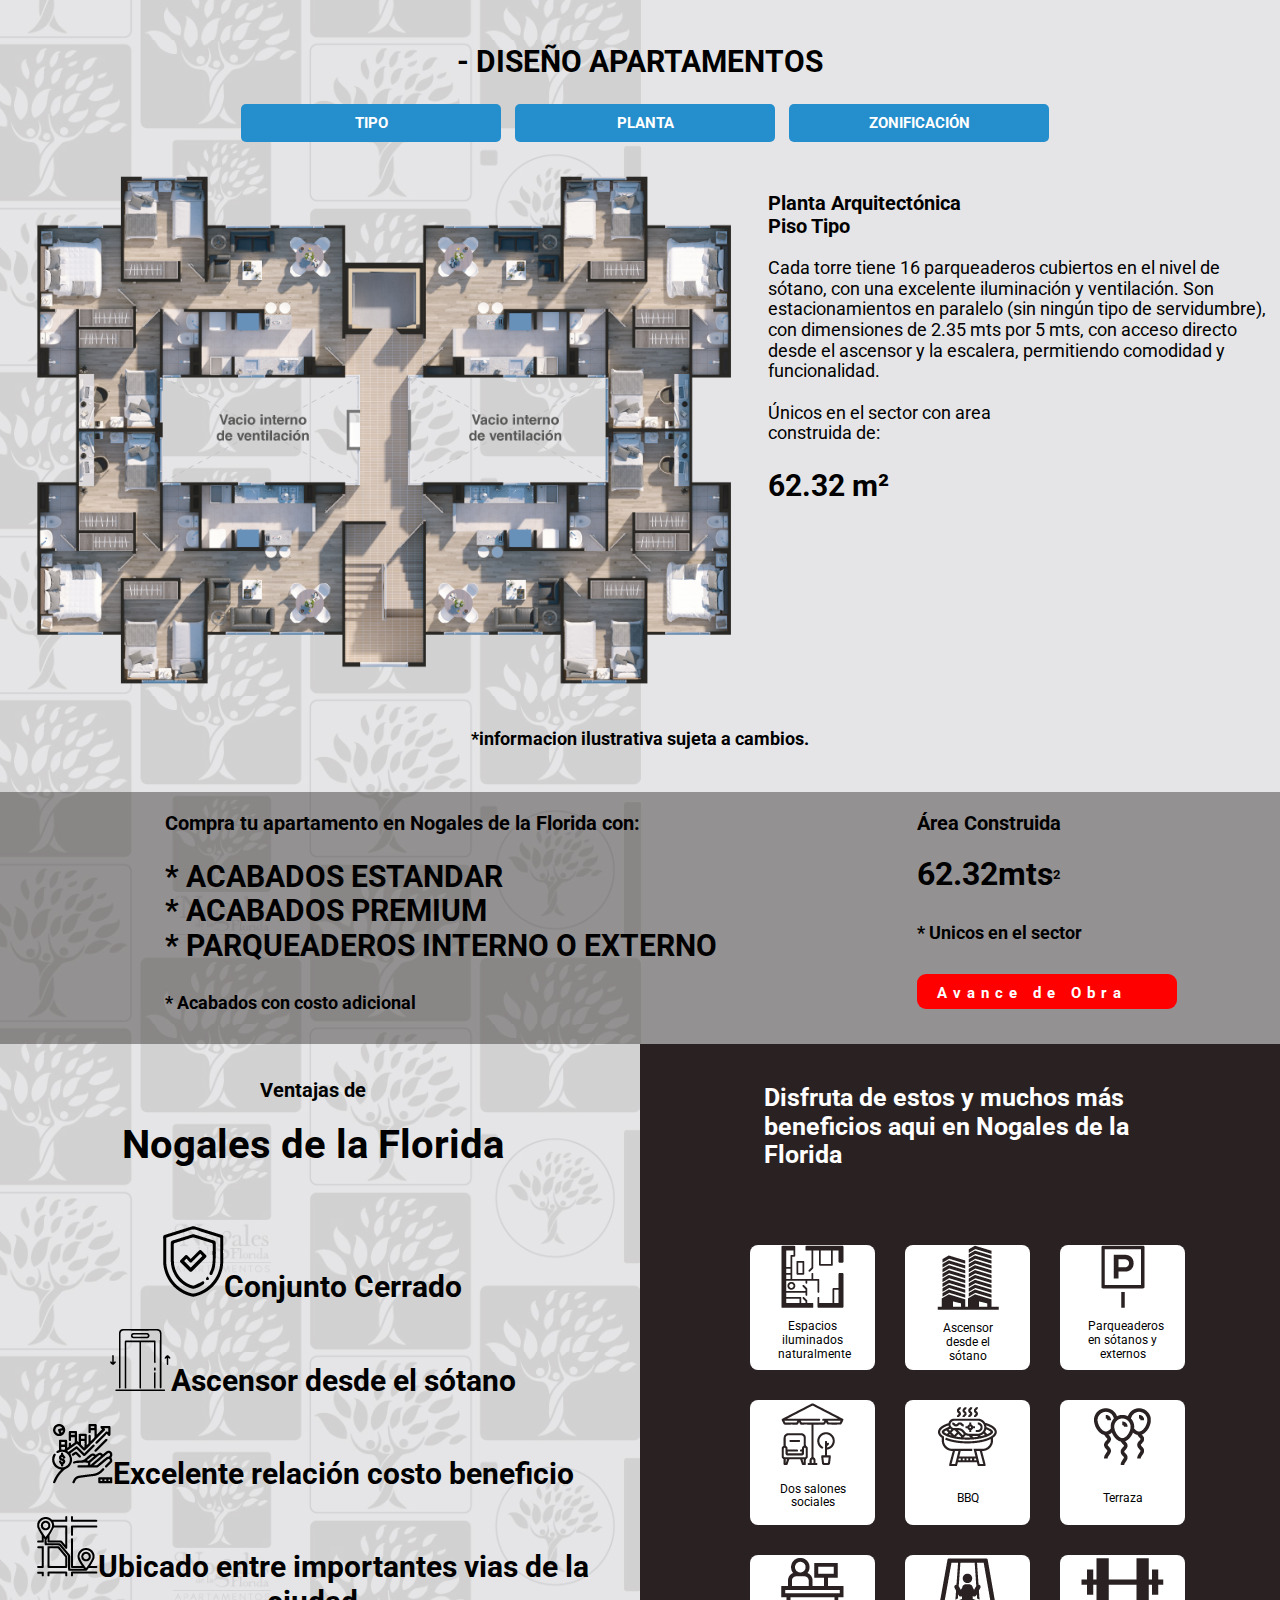
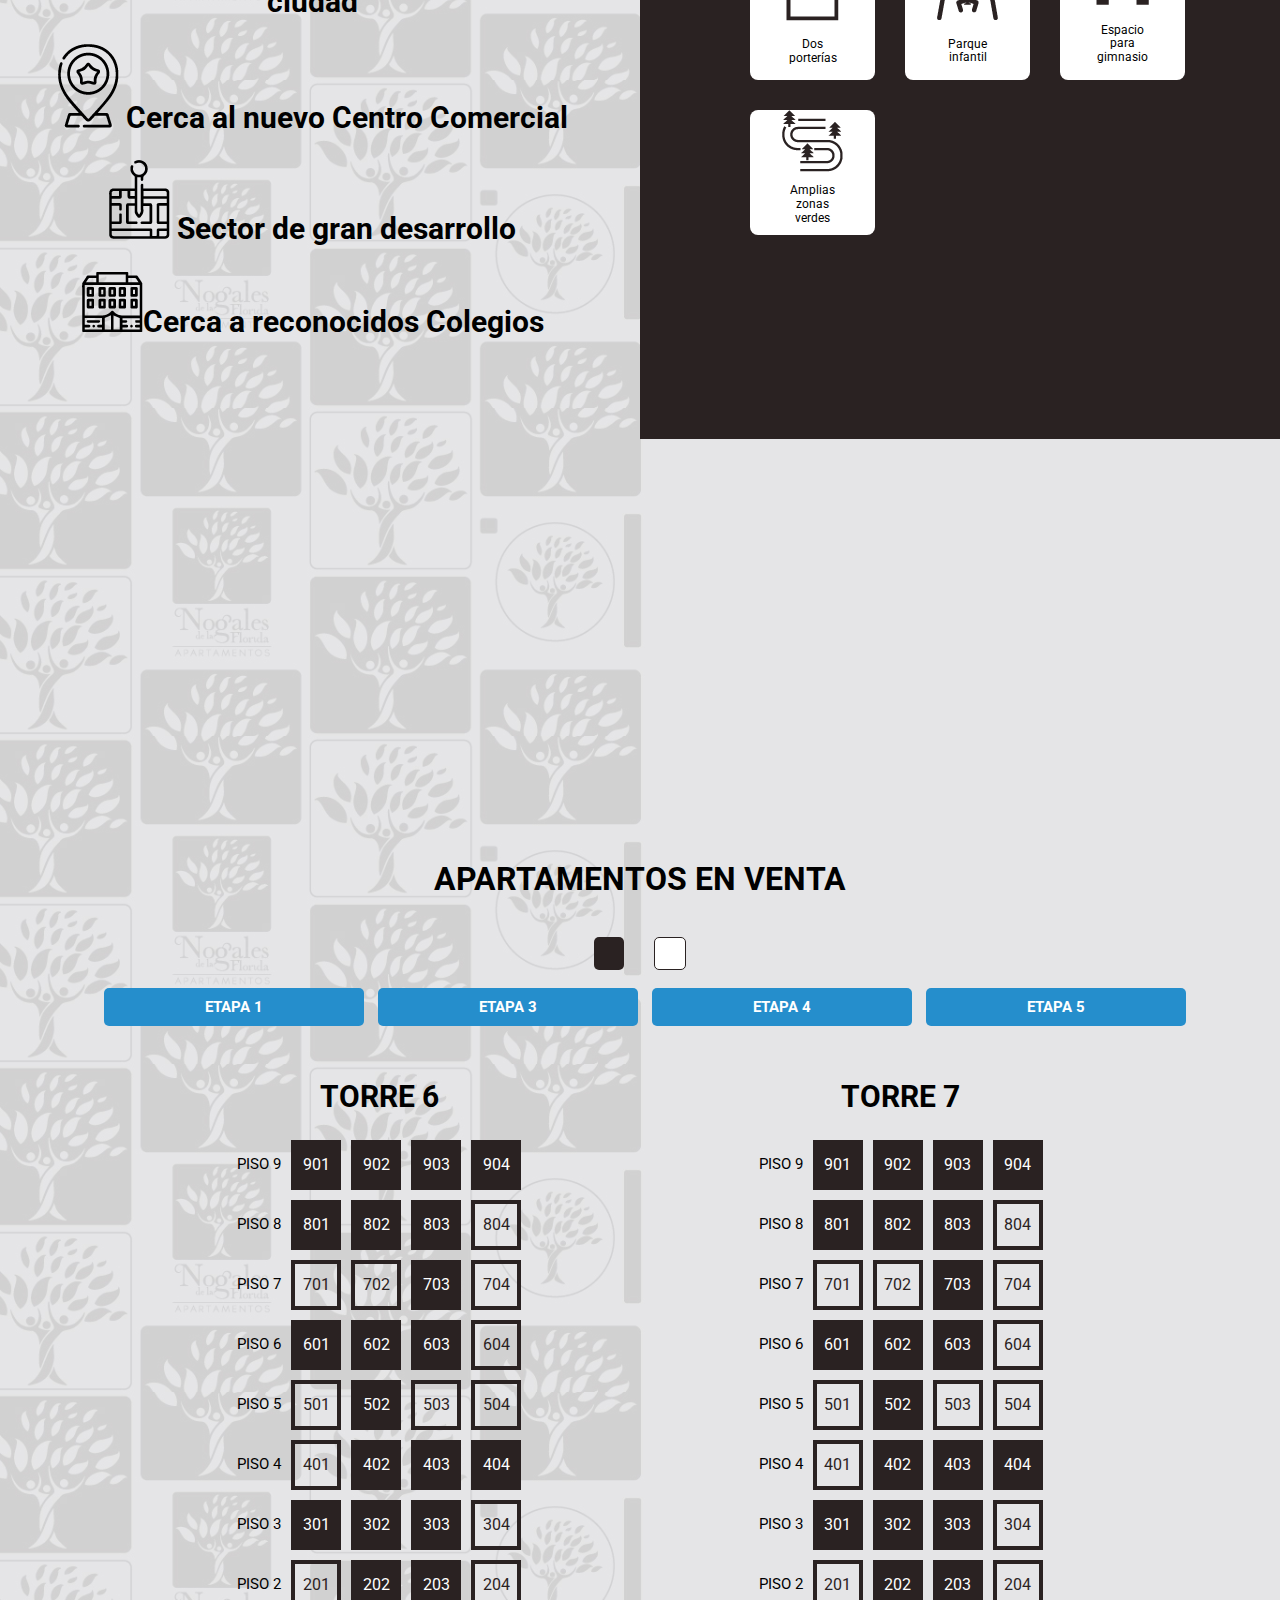
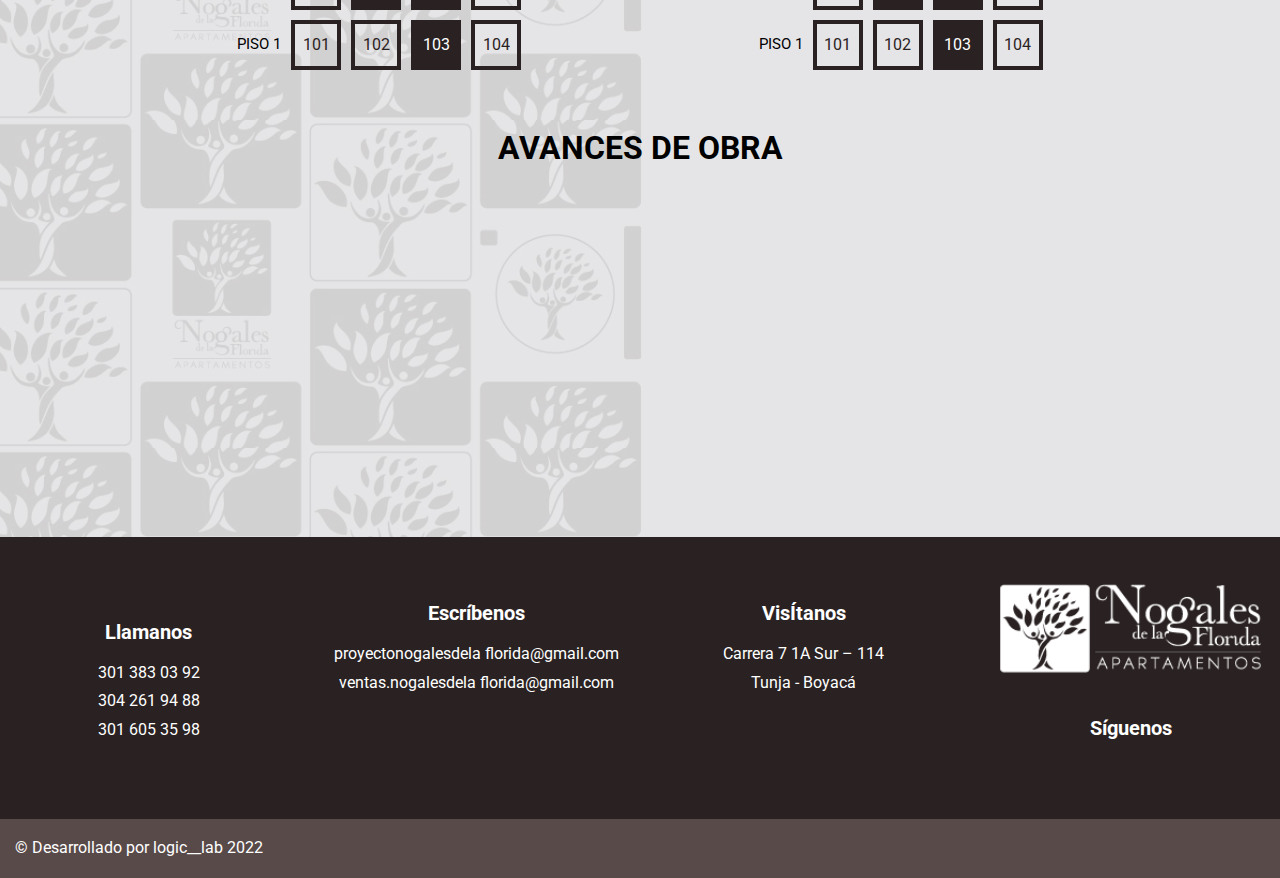
==== commit 2e289ac8: "estilos para celular" ====
--- a/index.html
+++ b/index.html
@@ -16,7 +16,7 @@
     <link
         href="https://fonts.googleapis.com/css2?family=Roboto:ital,wght@0,100;0,300;0,400;0,500;0,700;0,900;1,100;1,300;1,400;1,500;1,700;1,900&display=swap"
         rel="stylesheet">
-
+   
 
 </head>
 
@@ -29,7 +29,7 @@
             </a>
             <nav>
                 <a href="#inicio">NOSOTROS</a>
-                <a href="#nosotros">PROYECTO</a>
+                <a href="#nosotros">PROYECTOS</a>
                 <a href="#servicios">BLOG</a>
                 <a href="#contactenos">CONTÁCTANOS</a>
 
@@ -45,12 +45,8 @@
         </div>
     </header>
     <main class="bg">
-
         <section id="inicio">
-
-            
-
-            <div id="formulario" class="formulario">
+            <div class="formulario">
                 <h3 class="tituloformulario">Para mayor información sobre el proyecto en venta y planes de financiación
                 </h3>
                 <h2 class="tituloenvianos">Envianos tus datos!</h2>
@@ -79,7 +75,7 @@
                     </div>
                 </form>
             </div>
-
+            <img src="img/slideh.jpg">
             <div class="precio">
                 <div>
                     <h3 class="robotothin">Precios desde</h3>
@@ -107,11 +103,9 @@
 
 
             </div>
-
-            <img class="img-responsive"src="img/slideh.jpg">
-            <a href="#" id="btn_desplegar" class="boton boton-azul">Contáctenos</a>
+          
+
             <div class="bloque-inicio">
-                
                 <h1>Nogales de la Florida</h1>
                 <p>Mas que un sueño, una realidad
                     Apartamentos en Tunja - Boyacá NO VIS.</p>
@@ -151,14 +145,12 @@
 
                 </div>
             </div>
-            
         </section>
 
 
         <section>
             <h2 class="titulo_diseño centraritems">- DISEÑO APARTAMENTOS</h2>
             <div class="boton_centrado centraritems">
-                
                 <button onclick='tipo("img/img_tipo.png")' class="boton boton-azul">TIPO</button>
                 <button onclick='planta("img/img_planta.png")' class="boton boton-azul">PLANTA</button>
                 <button onclick='zona("img/img_zona.png")' class="boton boton-azul">ZONIFICACIÓN</button>
@@ -204,8 +196,6 @@
                         <h1>62.32mts<sup>2</sup></h1>
                         <h5>* Unicos en el sector</h5>
                         <a href="#nosotros" class="boton boton-rojo">Avance de Obra</a>
-                        
-           
                     </div>
 
                 </div>
@@ -321,8 +311,8 @@
                 <div id="unidadesenventa" class="disponibilidad espaciado ">
 
                     <div id="etapa1" style="display:none;">
-
-                        <div class="unidadetapa">
+                        <div class="boton_oculto"> <button onclick="izquierda()">torre 1</button> <button onclick="derecha()">torre 2</button></div>
+                        <div class="unidadetapa" id="unidadetapa1">
                             <div>
                                 <h2 class="centrartorre">TORRE 1</h2>
                                 <div class="bloque">
@@ -384,7 +374,7 @@
                                 </div>
 
                             </div>
-                            <div>
+                            <div id="torre2">
                                 <h2 class="centrartorre">TORRE 2</h2>
                                 <div class="bloque">
                                     <div class="box piso">Piso 9</div>
@@ -449,9 +439,10 @@
 
 
                     <div id="etapa3" style="display:none;">
-                        <div class="unidadetapa">
-
-                            <div>
+                        <div class="boton_oculto"> <button onclick="izquierda()">torre 4</button> <button onclick="derecha()">torre 5</button></div>
+                        <div class="unidadetapa" id="unidadetapa3" >
+
+                            <div id="torre4">
                                 <h2 class="centrartorre">TORRE 4</h2>
                                 <div class="bloque">
                                     <div class="box piso">Piso 9</div>
@@ -511,7 +502,7 @@
 
                                 </div>
                             </div>
-                            <div>
+                            <div id="torre5">
                                 <h2 class="centrartorre">TORRE 5</h2>
                                 <div class="bloque">
                                     <div class="box piso">Piso 9</div>
@@ -574,8 +565,9 @@
                     </div>
 
                     <div id="etapa4">
-                        <div class="unidadetapa">
-                            <div>
+                        <div class="boton_oculto"> <button onclick="izquierda()">torre 6</button> <button onclick="derecha()">torre 7</button></div>
+                        <div class="unidadetapa" id="unidadetapa4" >
+                            <div id="torre6">
                                 <h2 class="centrartorre">TORRE 6</h2>
                                 <div class="bloque">
                                     <div class="box piso">Piso 9</div>
@@ -636,7 +628,7 @@
                                 </div>
 
                             </div>
-                            <div>
+                            <div id="torre7">
                                 <h2 class="centrartorre">TORRE 7</h2>
                                 <div class="bloque">
                                     <div class="box piso">Piso 9</div>
@@ -702,9 +694,9 @@
 
                     <div id="etapa5" style="display:none;">
 
-
-                        <div class="unidadetapa">
-                            <div>
+                        <div class="boton_oculto" > <button onclick="izquierda()">torre 8</button> <button onclick="derecha()">torre 9</button></div>
+                        <div class="unidadetapa" id="unidadetapa5   " >
+                            <div id="torre8">
                                 <h2 class="centrartorre">TORRE 8</h2>
                                 <div class="bloque">
                                     <div class="box piso">Piso 9</div>
@@ -764,7 +756,7 @@
 
                                 </div>
                             </div>
-                            <div>
+                            <div id="torre9">
                                 <h2 class="centrartorre">TORRE 9</h2>
                                 <div class="bloque">
                                     <div class="box piso">Piso 9</div>
@@ -938,6 +930,7 @@
     </script>
     <script src="js/jquery.js"></script>
     <script src="js/funciones.js">
+    
     </script>
 </body>
 
--- a/style.css
+++ b/style.css
@@ -227,6 +227,7 @@
     align-items: center;
     padding-left: 90px;
     background-color: #2a2222;
+
     width: 100%;
     height: 100px;
     bottom: 0px;
@@ -344,10 +345,6 @@
     vertical-align: middle;
     
     
-}
-.boton-contacto 
-{
-    display: none;
 }
 
 .boton.boton-azul
@@ -594,8 +591,8 @@
 {
     display: grid;
     justify-content: center;
-    margin-left: 80px;
-    text-align: left;
+    
+    text-align: center;
 }
 .beneficios
 {
@@ -836,213 +833,15 @@
 .ocultar{
     display: none;
 }
+.boton_oculto{
+    display: none;
+}
 
 @media screen and (max-width: 600px){
 
-    header {
-
-        height: 60px;
-    }
-
-    header .container nav 
-    {
-        position:fixed;
-        width: 100%;
-        height: 100%;
-        background-color: #2A2222;
-        padding-top: 80px;
-        padding-bottom: 80px;
-        padding-right: 15px;
-        padding-left: 15px;
-        top: 0;
-        left: 0;
-        display: flex;
-        flex-direction: column;
-        transition: all 0.4s ease;
-        transform: translateX(100%);
-    }
-
-    header .container nav.open 
-    {
-        transform: translateX(0);
-    }
-
-    .formulario
-    {
-        padding-left: 22px;
-        padding-top: 45px;
-        padding-right: 0;
-        position: inline;
-        left: 100%;
-        top: 60%;
-        
-        width: 280px;
-        height:420px;
-        background-color: #e2e2e2c8;
-        vertical-align: none;
-        opacity: 0;
-        transition: opacity 1s ;
-    }
-
-    .tituloformulario
-    {
-        text-align: left;
-        font-size:13px;
-    }
-
-    .tituloenvianos
-    {
-        font-size:12px
-    }
-
-    .letraformulario
-    {
-        font-size:10px;
-    }
-
-    .letraenteraste
-    {
-        font-size:13px
-    }
-
-    
-    select
-    {
-        font-size:10px;
-        font-family: 'Roboto', sans-serif;
-    }
-
-    .politicas
-    {
-        padding-top: 20px;
-        font-size:10px;
-    }
-
-    .formulario .letraenviar a
-    {
-        margin-right: -20px;
-    }
-
-
-
-    header .container nav a
-    {
-        font-size: 20px;
-        margin: 15px 0;
-        color: white;
-    }
-
-    header .container .hamb
-    {
-        display: inline-block;
-        font-size:25px;
-        color: white;
-        margin-right: 10px;
-    }
-    
-    header .container .hamb i:active
-    {
-        
-        color: #2A2222;
-    }
-
-    header .container .logo {
-        width: 90px;
-        margin-left: 20px;
-        
-    }
-
-    nav{
-        text-align: left;
-        
-    }
-
-    .logos{
-        margin-top: 120px;
-        margin-left:0px;
-        text-align: center;
-    }
-    
-    .logos2{
-        padding-right:0;
-        text-align: center;
-    }
-
-    #inicio img
-    {
-        content: url(img/mheadernogales.jpg);
-        height: 100%;
-        margin-top:-40px;
-    }
-
-    #inicio{
-        height:550px
-    }
-
-    .bloque-inicio
-    {
-        display: none;
-    }
-
-    .boton.boton-azul
-    {
-        display: block;
-        position: relative;
-        top: -82%;
-        right: -60%;
-        color: white;
-        background-color: #258ecc;
-        width: 260px;
-        height: 35px;
-        font-size: 12px;
-        font-weight: bold;
-        border-radius: 4px;
-        text-align: center;
-        width: 100%;
-    
-    }
-    
-    .formulario .boton.boton-azul
-    {
-        left:23%;
-    }
-
-    .precio 
-    {
-        display: grid;
-        position: absolute;
-        grid-template-columns: auto;
-        align-items: center;
-        padding-left: 50px;
-        background-color: #2a2222;
-        width: 100%;
-        height: 220px;
-        bottom: -220px;
-        color: white;
-        font-family: Roboto Thin;
-        padding: none;
-        line-height: 7px;
-        letter-spacing: 2px;
-    }
-    
-    .robotothin {
-        font-size: 8px;
-        letter-spacing: 4px;
-        margin-top: 10px;
-        margin-left: -190px;
-    }
-    
-    .robototitulo {
-        font-size: 16px;
-        letter-spacing: 4px;
-    }
-    
-    .boton2 {
-        text-decoration: none;
-        padding-top: 4px;
-        border: none;
-    }
-
+    header{
+       
+    }
     .carrusel-imagenes{
         margin-top: 80px;
         width: 100%;
@@ -1086,10 +885,12 @@
     .row{
         display: grid;
         grid-template-columns:auto ;
+        width: 100%;
+        
     }
     .columna.columna-mobile-100{
         display: grid;
-        
+       
     }
     .beneficios {
         grid-template-columns:auto auto;
@@ -1101,13 +902,15 @@
     }
     .celular{
         display: grid;
-        grid-template-columns:auto;
+        grid-template-columns:100%;
 
     }
     .ventajas h2, h3{
-        text-align: center;
+        text-align: left;
+        width: 100%;
     }
     .ventajas{
+       
         margin: 0;
         margin-left: 15px;
     }
@@ -1119,6 +922,9 @@
         display: grid;
         grid-template-columns: auto auto;
         justify-content: center;
+        margin-left: 20px;
+        margin-right: 20px;
+       
     }
     .boton.boton.boton-azul{
         display: block;
@@ -1126,6 +932,7 @@
         margin: 8px;
         padding-left:0px;
         padding-right:0px; 
+       
     }
     .titulo_diseño{
         font-size:25px;
@@ -1137,6 +944,90 @@
         content: url("img/mslide2.jpg");
     }
     #image-carrusel3{
+       
         content: url("img/mslide3.jpg");
     }
+
+    .columna-mobile-100{
+        justify-content: center;
+       
+        width: 100%;
+    }
+    .ventajas h2, h3{
+        text-align: center;
+        width: 100%;
+    }
+    /*
+    .unidadetapa 
+    {   
+    display: grid; 
+    grid-template-columns: auto auto;
+    justify-content: space-evenly;  
+    }
+    .bloque{
+        gap: 3px;
+        font-size: 11px;
+
+    }
+    .piso{
+        font-size: 11px;
+    }
+    .disponible{
+        width:32px;
+        height:32px;
+    }
+    .vendido{
+        width:32px;
+        height:32px;
+    }
+    */
+    .unidadetapa 
+    {   
+    display:  flex; 
+    }
+    .bloque,.unidadetapa h2{
+        
+        transform: translate(130px, 0);
+        margin-left:200px;
+        
+    }
+
+    @keyframes transicion {
+
+        0% {transform: translate(-150px, 0)};
+        50% {transform: translate(100px, 0)};
+        100%{transform: translate(-150px, 0)};
+    }
+    .boton_oculto
+    {
+        display: block;
+        margin-bottom: 0;
+    }
+    .boton_oculto button{
+        margin-top: 30px;
+        margin-left:40px;
+        margin-right: 40px;
+        margin-bottom: 0;
+        color: #fff;
+        background-color: #258ecc;
+        border-radius:10px;
+        padding: 8px;
+        border: 3px solid #258ecc;
+       
+        
+    }
+    .boton_oculto button:hover{
+        background-color: #258ecc;
+        border: 3px solid #2A2222;
+    }
+    
+    .mabajo iframe{
+        width:90%; 
+        border-radius: 10%;
+    }
+    
+    .logo-footer{
+      
+        height:65px ;
+    }
 }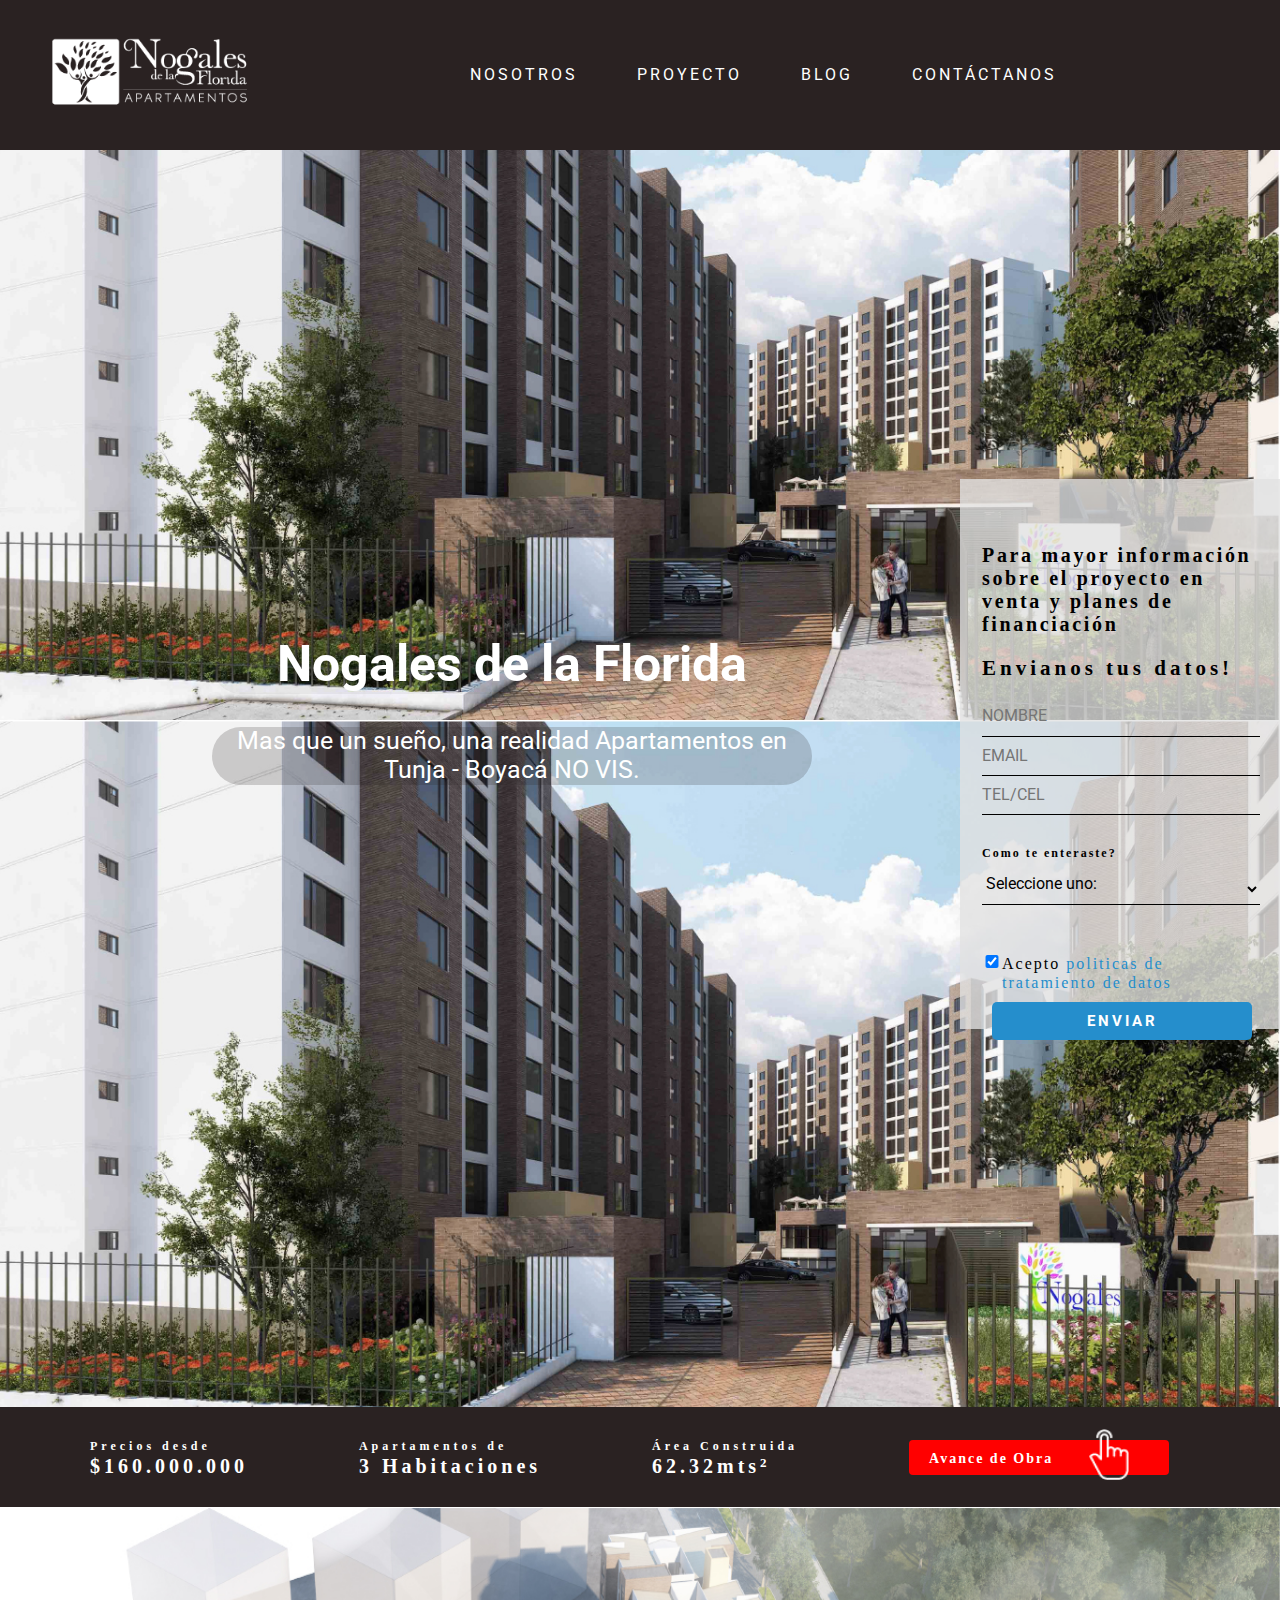
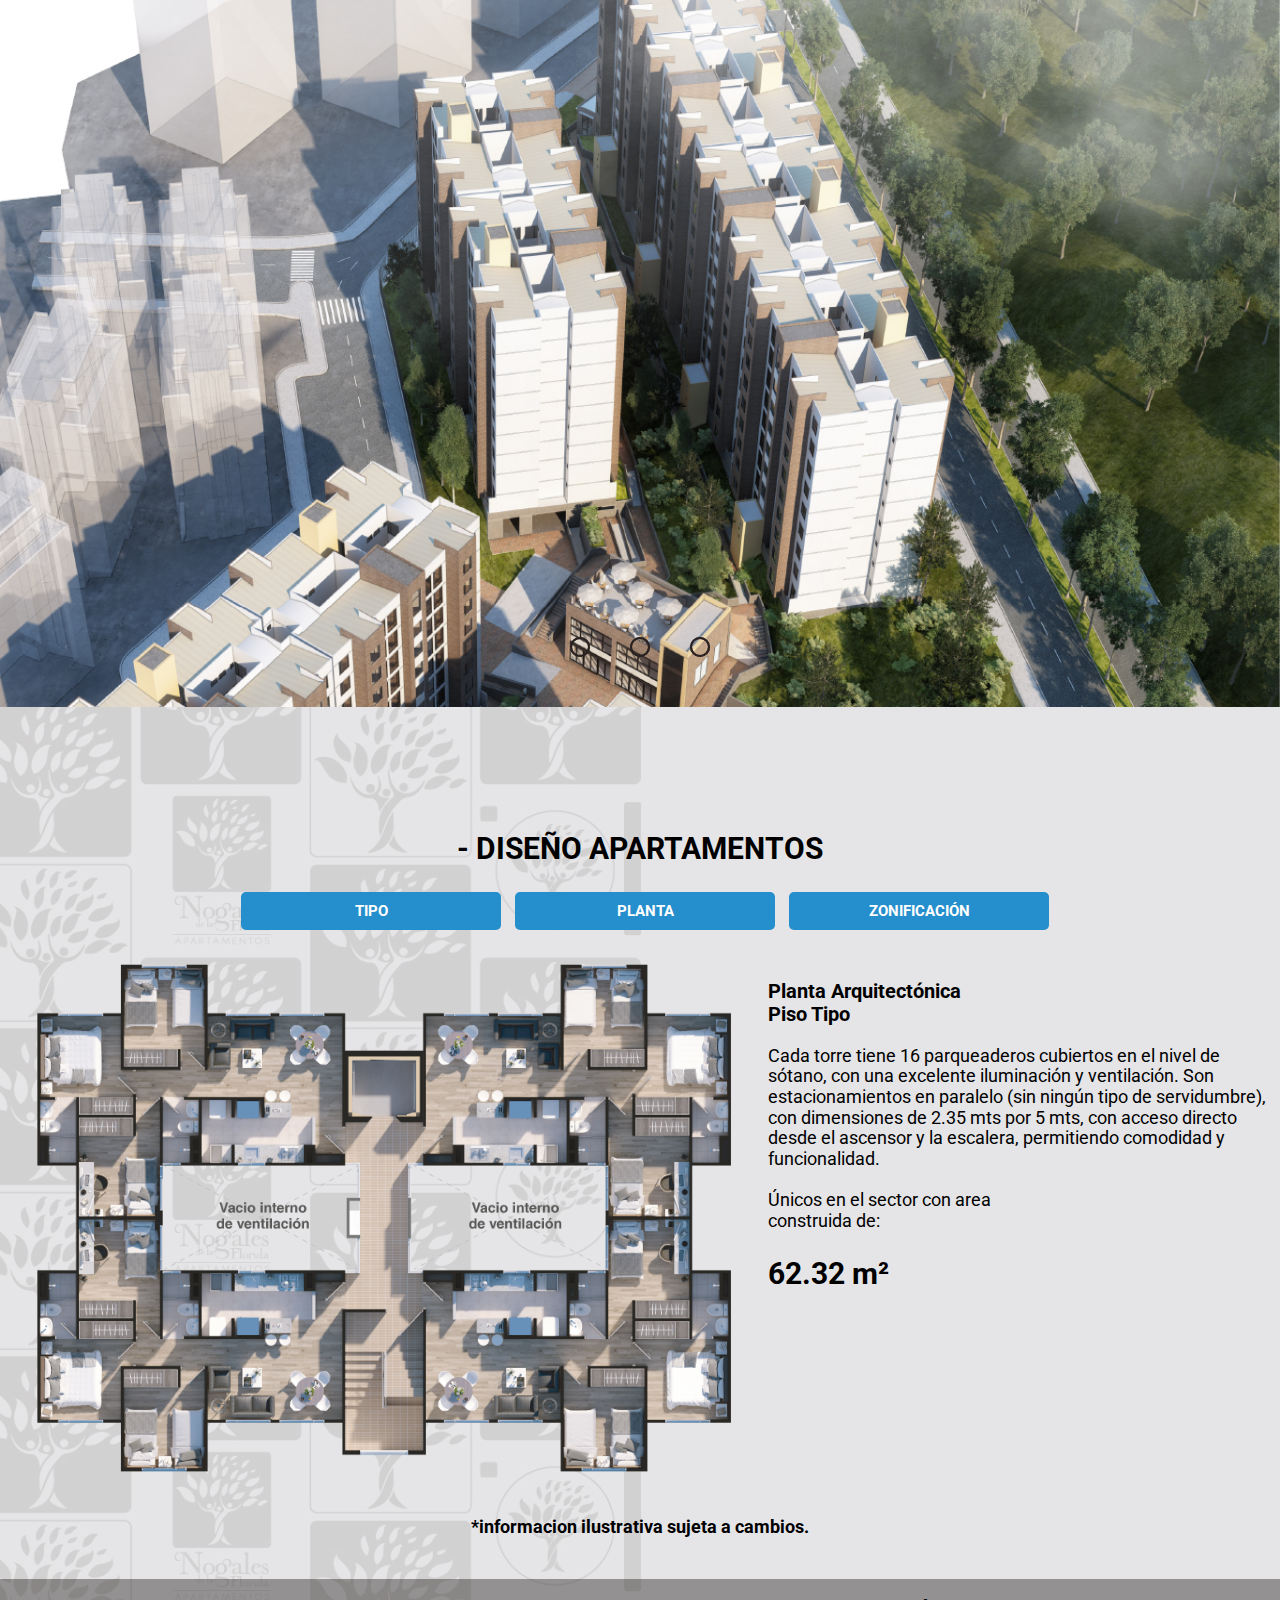
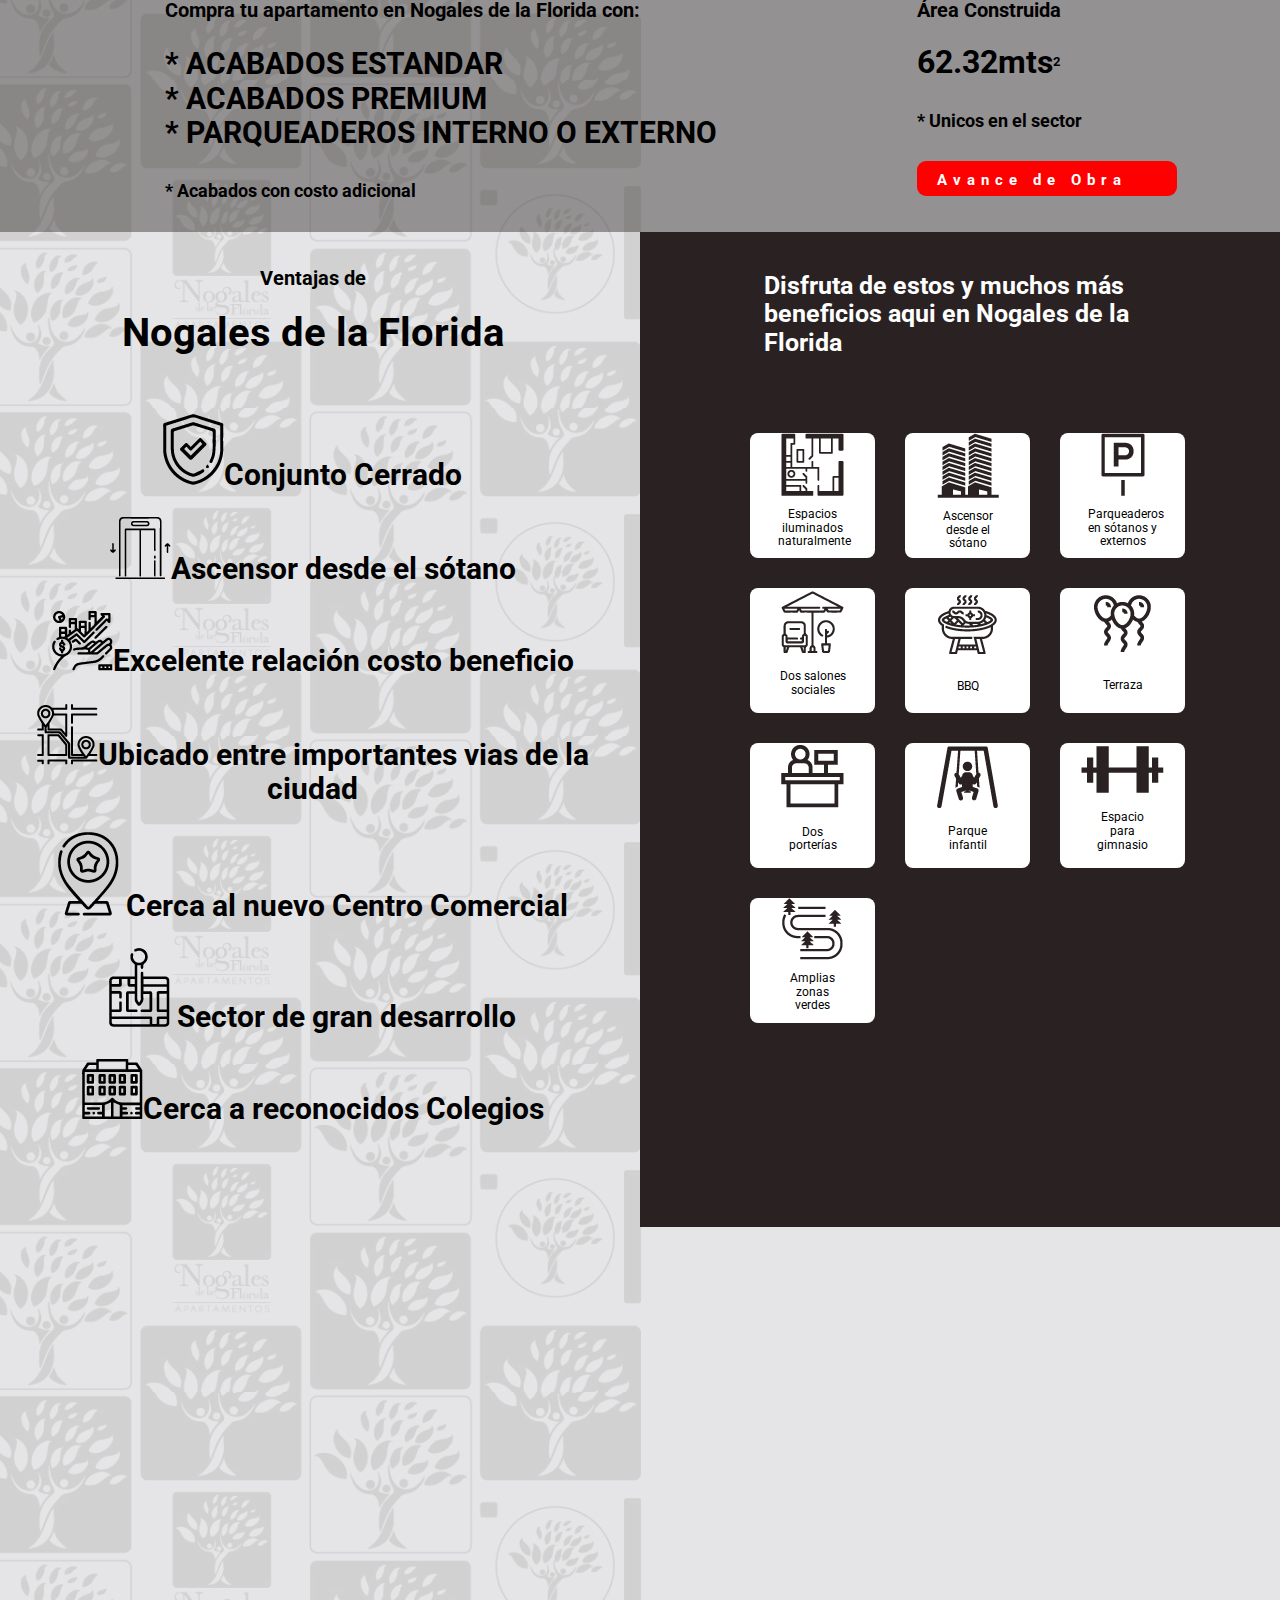
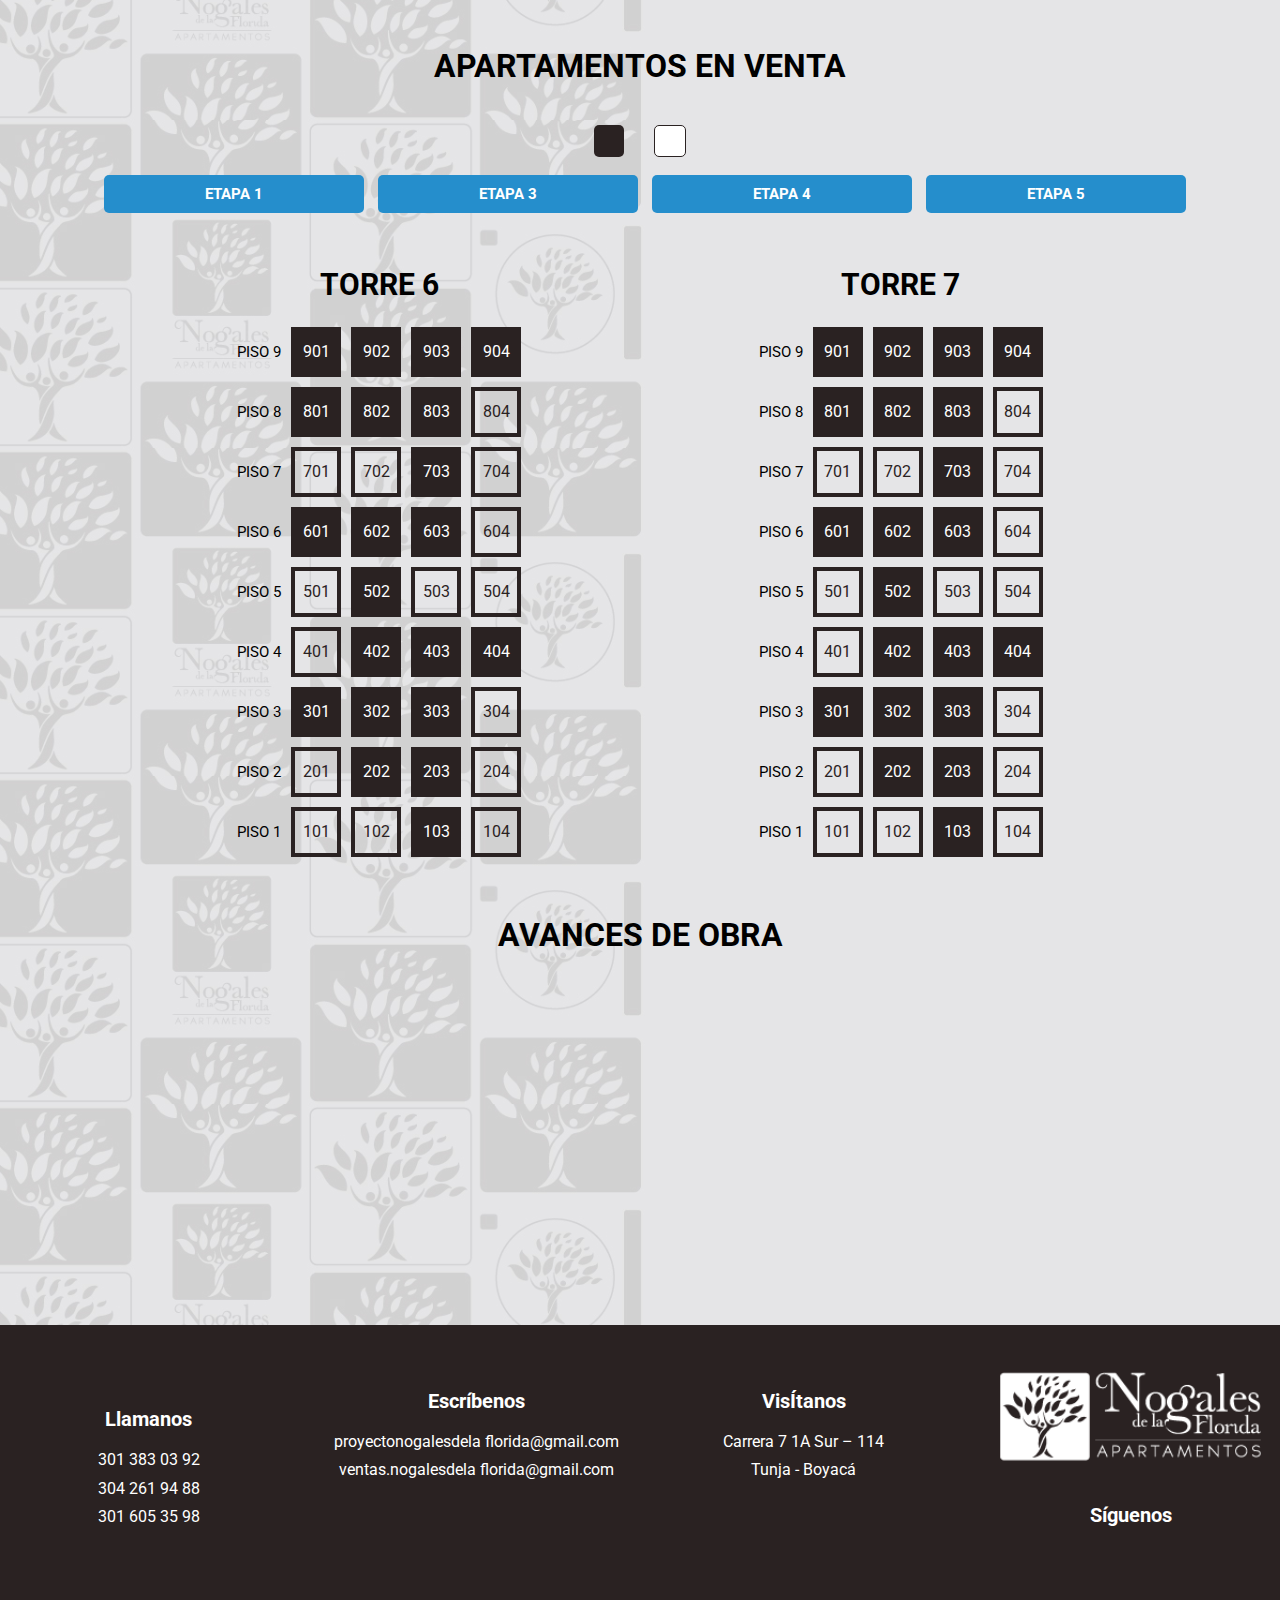
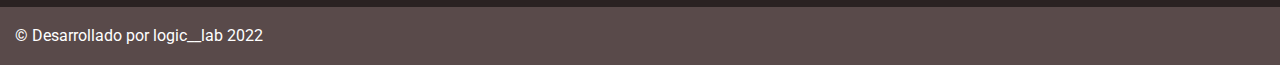
==== commit bff9efab: "Merge branch 'main' into celular_responsive" ====
--- a/index.html
+++ b/index.html
@@ -29,7 +29,7 @@
             </a>
             <nav>
                 <a href="#inicio">NOSOTROS</a>
-                <a href="#nosotros">PROYECTOS</a>
+                <a href="#nosotros">PROYECTO</a>
                 <a href="#servicios">BLOG</a>
                 <a href="#contactenos">CONTÁCTANOS</a>
 
@@ -45,8 +45,12 @@
         </div>
     </header>
     <main class="bg">
+
         <section id="inicio">
-            <div class="formulario">
+
+            
+
+            <div id="formulario" class="formulario">
                 <h3 class="tituloformulario">Para mayor información sobre el proyecto en venta y planes de financiación
                 </h3>
                 <h2 class="tituloenvianos">Envianos tus datos!</h2>
@@ -103,9 +107,11 @@
 
 
             </div>
-          
-
+
+            <img class="img-responsive"src="img/slideh.jpg">
+            <a href="#" id="btn_desplegar" class="boton boton-azul">Contáctenos</a>
             <div class="bloque-inicio">
+                
                 <h1>Nogales de la Florida</h1>
                 <p>Mas que un sueño, una realidad
                     Apartamentos en Tunja - Boyacá NO VIS.</p>
@@ -145,12 +151,14 @@
 
                 </div>
             </div>
+            
         </section>
 
 
         <section>
             <h2 class="titulo_diseño centraritems">- DISEÑO APARTAMENTOS</h2>
             <div class="boton_centrado centraritems">
+                
                 <button onclick='tipo("img/img_tipo.png")' class="boton boton-azul">TIPO</button>
                 <button onclick='planta("img/img_planta.png")' class="boton boton-azul">PLANTA</button>
                 <button onclick='zona("img/img_zona.png")' class="boton boton-azul">ZONIFICACIÓN</button>
@@ -196,6 +204,8 @@
                         <h1>62.32mts<sup>2</sup></h1>
                         <h5>* Unicos en el sector</h5>
                         <a href="#nosotros" class="boton boton-rojo">Avance de Obra</a>
+                        
+           
                     </div>
 
                 </div>
--- a/style.css
+++ b/style.css
@@ -227,7 +227,6 @@
     align-items: center;
     padding-left: 90px;
     background-color: #2a2222;
-
     width: 100%;
     height: 100px;
     bottom: 0px;
@@ -346,6 +345,10 @@
     
     
 }
+.boton-contacto 
+{
+    display: none;
+}
 
 .boton.boton-azul
 {
@@ -839,9 +842,210 @@
 
 @media screen and (max-width: 600px){
 
-    header{
-       
-    }
+    header {
+
+        height: 60px;
+    }
+
+    header .container nav 
+    {
+        position:fixed;
+        width: 100%;
+        height: 100%;
+        background-color: #2A2222;
+        padding-top: 80px;
+        padding-bottom: 80px;
+        padding-right: 15px;
+        padding-left: 15px;
+        top: 0;
+        left: 0;
+        display: flex;
+        flex-direction: column;
+        transition: all 0.4s ease;
+        transform: translateX(100%);
+    }
+
+    header .container nav.open 
+    {
+        transform: translateX(0);
+    }
+
+    .formulario
+    {
+        padding-left: 22px;
+        padding-top: 45px;
+        padding-right: 0;
+        position: inline;
+        left: 100%;
+        top: 60%;
+        
+        width: 280px;
+        height:420px;
+        background-color: #e2e2e2c8;
+        vertical-align: none;
+        opacity: 0;
+        transition: opacity 1s ;
+    }
+
+    .tituloformulario
+    {
+        text-align: left;
+        font-size:13px;
+    }
+
+    .tituloenvianos
+    {
+        font-size:12px
+    }
+
+    .letraformulario
+    {
+        font-size:10px;
+    }
+
+    .letraenteraste
+    {
+        font-size:13px
+    }
+
+    
+    select
+    {
+        font-size:10px;
+        font-family: 'Roboto', sans-serif;
+    }
+
+    .politicas
+    {
+        padding-top: 20px;
+        font-size:10px;
+    }
+
+    .formulario .letraenviar a
+    {
+        margin-right: -20px;
+    }
+
+
+
+    header .container nav a
+    {
+        font-size: 20px;
+        margin: 15px 0;
+        color: white;
+    }
+
+    header .container .hamb
+    {
+        display: inline-block;
+        font-size:25px;
+        color: white;
+        margin-right: 10px;
+    }
+    
+    header .container .hamb i:active
+    {
+        
+        color: #2A2222;
+    }
+
+    header .container .logo {
+        width: 90px;
+        margin-left: 20px;
+        
+    }
+
+    nav{
+        text-align: left;
+        
+    }
+
+    .logos{
+        margin-top: 120px;
+        margin-left:0px;
+        text-align: center;
+    }
+    
+    .logos2{
+        padding-right:0;
+        text-align: center;
+    }
+
+    #inicio img
+    {
+        content: url(img/mheadernogales.jpg);
+        height: 100%;
+        margin-top:-40px;
+    }
+
+    #inicio{
+        height:550px
+    }
+
+    .bloque-inicio
+    {
+        display: none;
+    }
+
+    .boton.boton-azul
+    {
+        display: block;
+        position: relative;
+        top: -82%;
+        right: -60%;
+        color: white;
+        background-color: #258ecc;
+        width: 260px;
+        height: 35px;
+        font-size: 12px;
+        font-weight: bold;
+        border-radius: 4px;
+        text-align: center;
+        width: 100%;
+    
+    }
+    
+    .formulario .boton.boton-azul
+    {
+        left:23%;
+    }
+
+    .precio 
+    {
+        display: grid;
+        position: absolute;
+        grid-template-columns: auto;
+        align-items: center;
+        padding-left: 50px;
+        background-color: #2a2222;
+        width: 100%;
+        height: 220px;
+        bottom: -220px;
+        color: white;
+        font-family: Roboto Thin;
+        padding: none;
+        line-height: 7px;
+        letter-spacing: 2px;
+    }
+    
+    .robotothin {
+        font-size: 8px;
+        letter-spacing: 4px;
+        margin-top: 10px;
+        margin-left: -190px;
+    }
+    
+    .robototitulo {
+        font-size: 16px;
+        letter-spacing: 4px;
+    }
+    
+    .boton2 {
+        text-decoration: none;
+        padding-top: 4px;
+        border: none;
+    }
+
     .carrusel-imagenes{
         margin-top: 80px;
         width: 100%;
@@ -910,7 +1114,6 @@
         width: 100%;
     }
     .ventajas{
-       
         margin: 0;
         margin-left: 15px;
     }
@@ -922,9 +1125,11 @@
         display: grid;
         grid-template-columns: auto auto;
         justify-content: center;
+
         margin-left: 20px;
         margin-right: 20px;
        
+
     }
     .boton.boton.boton-azul{
         display: block;
@@ -932,7 +1137,6 @@
         margin: 8px;
         padding-left:0px;
         padding-right:0px; 
-       
     }
     .titulo_diseño{
         font-size:25px;
@@ -944,7 +1148,6 @@
         content: url("img/mslide2.jpg");
     }
     #image-carrusel3{
-       
         content: url("img/mslide3.jpg");
     }
 
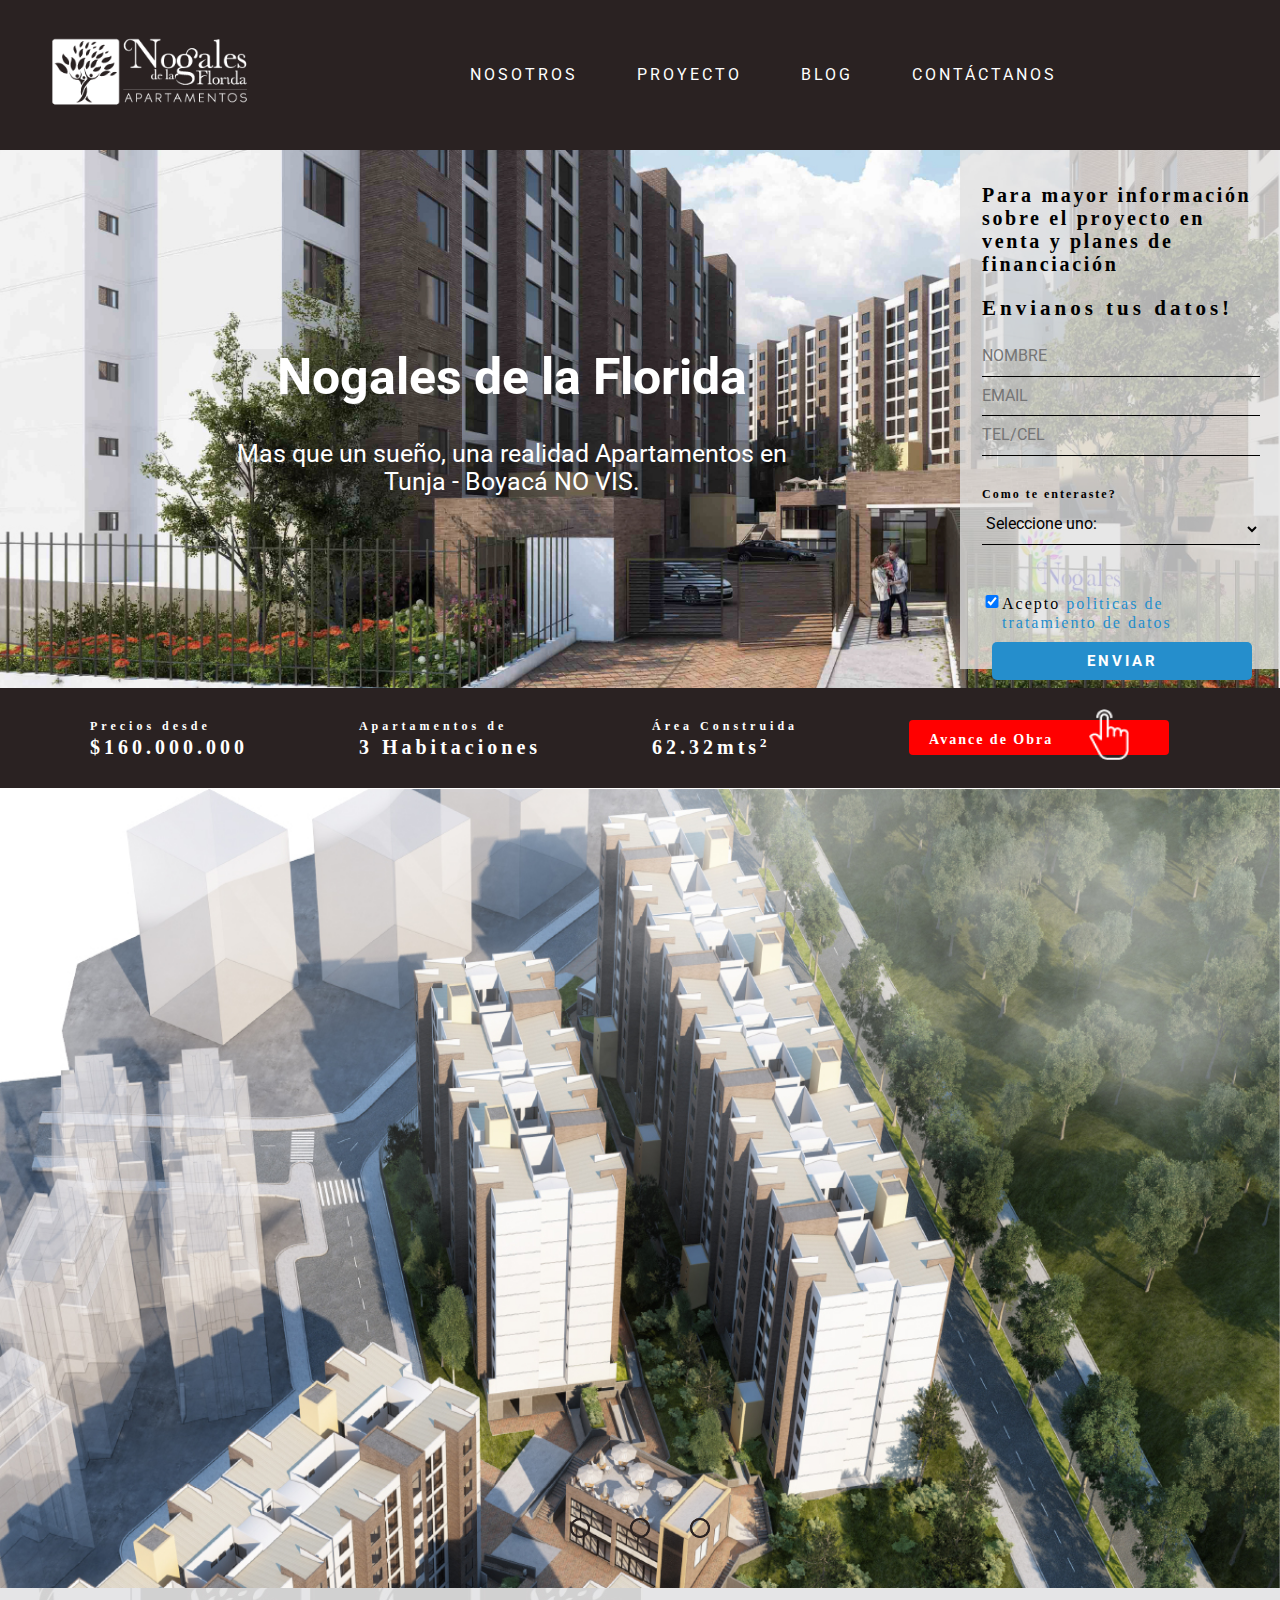
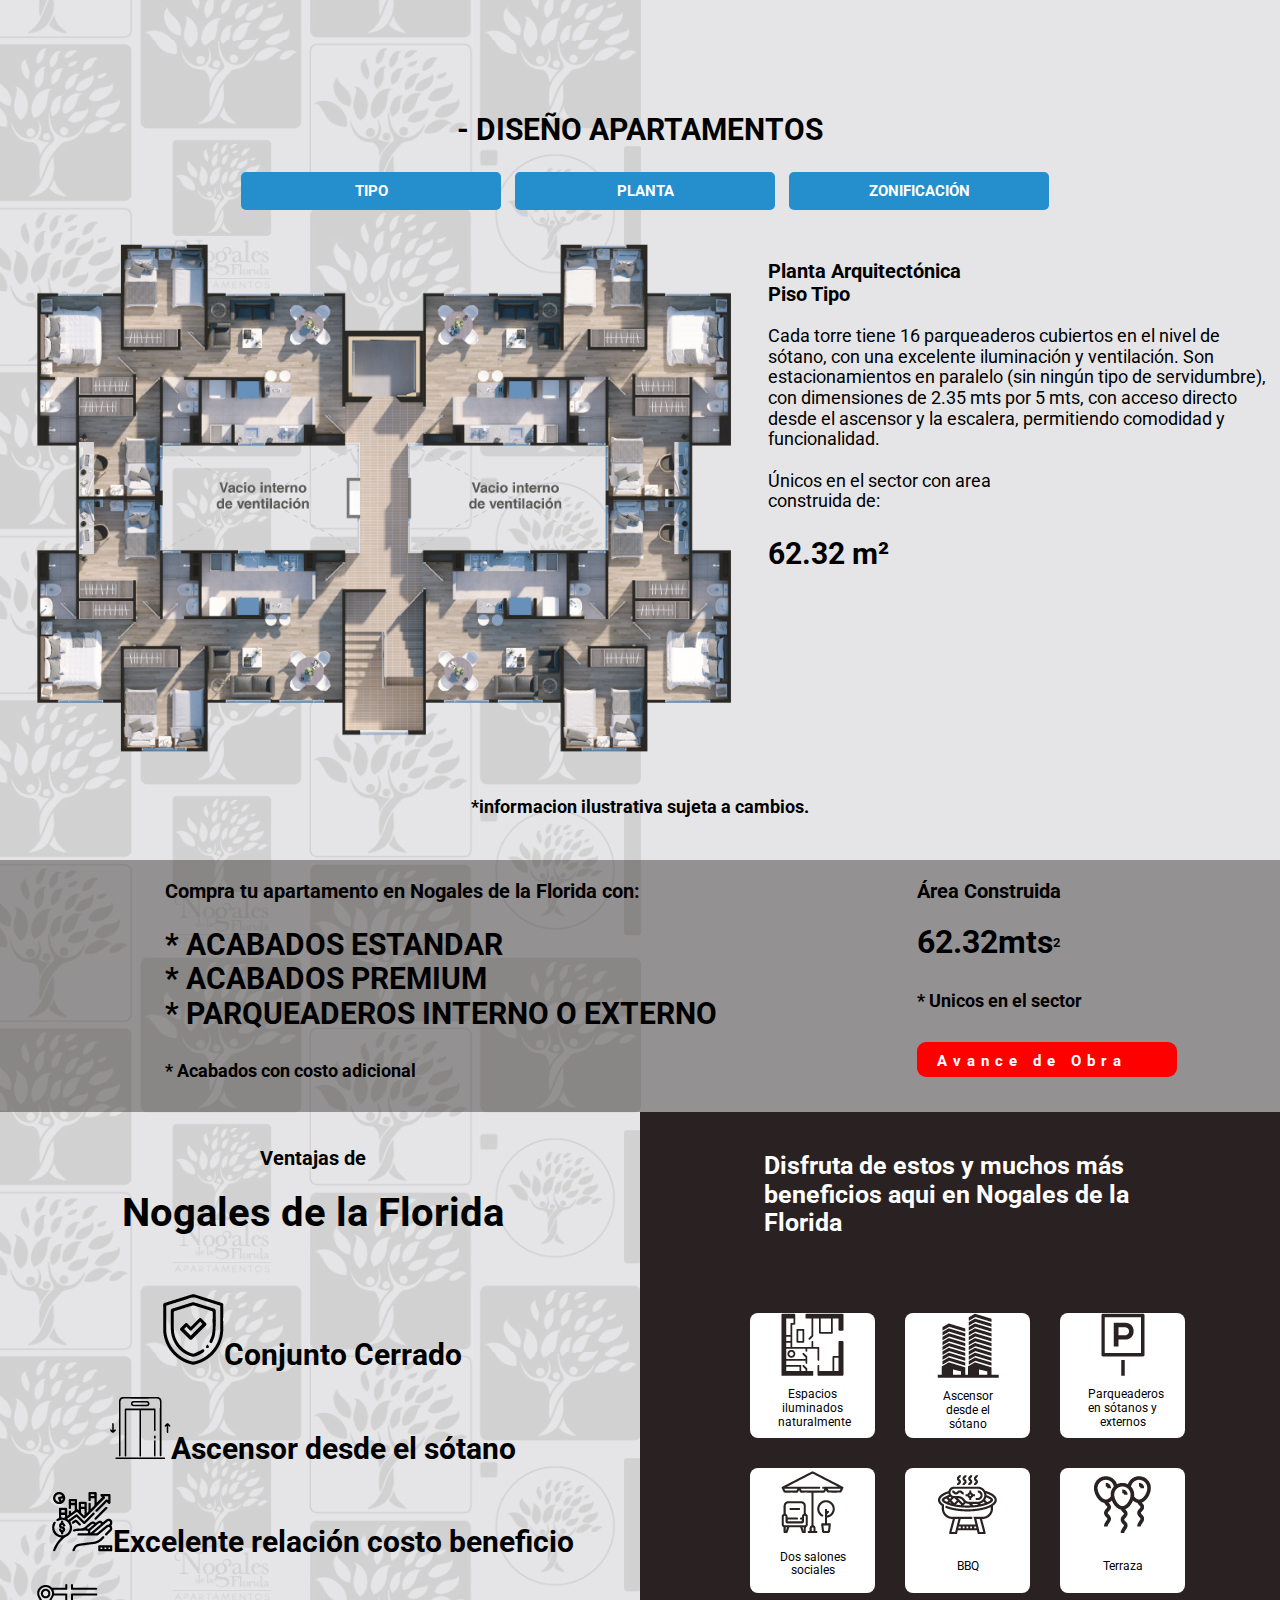
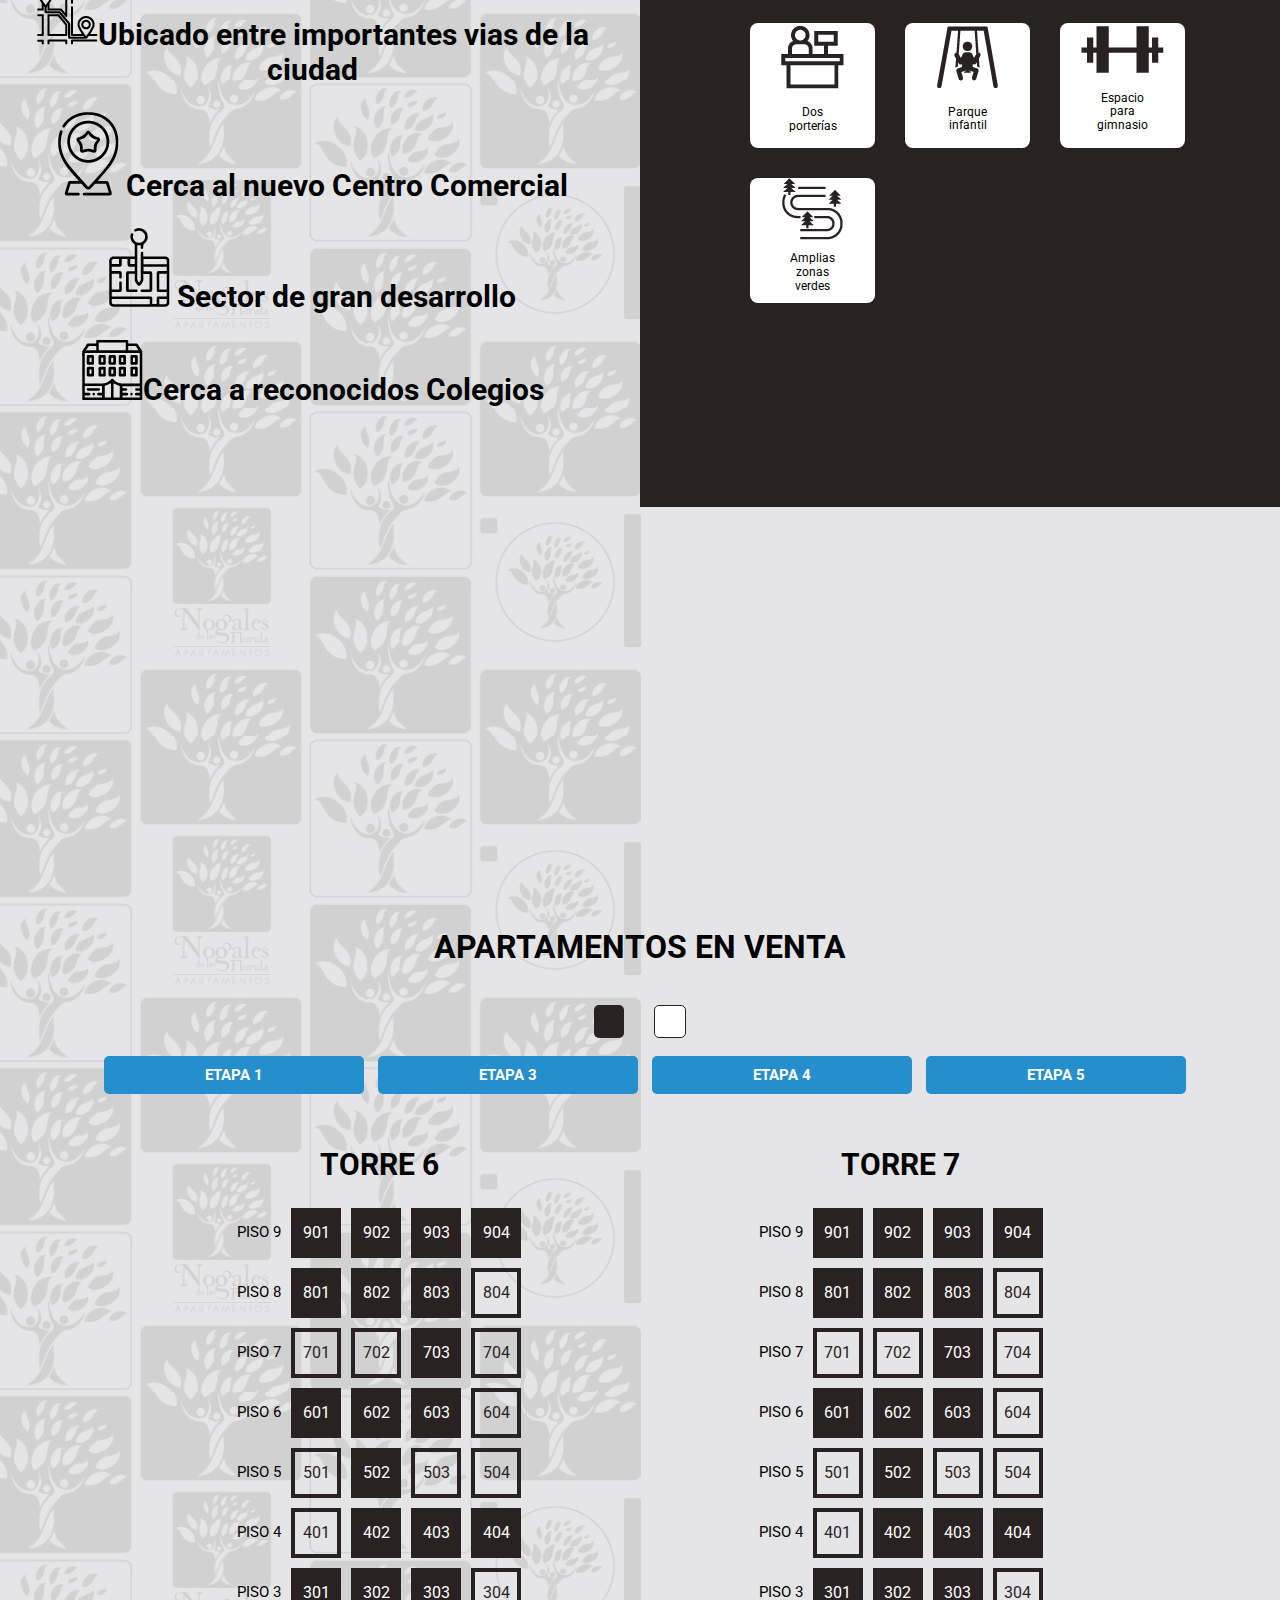
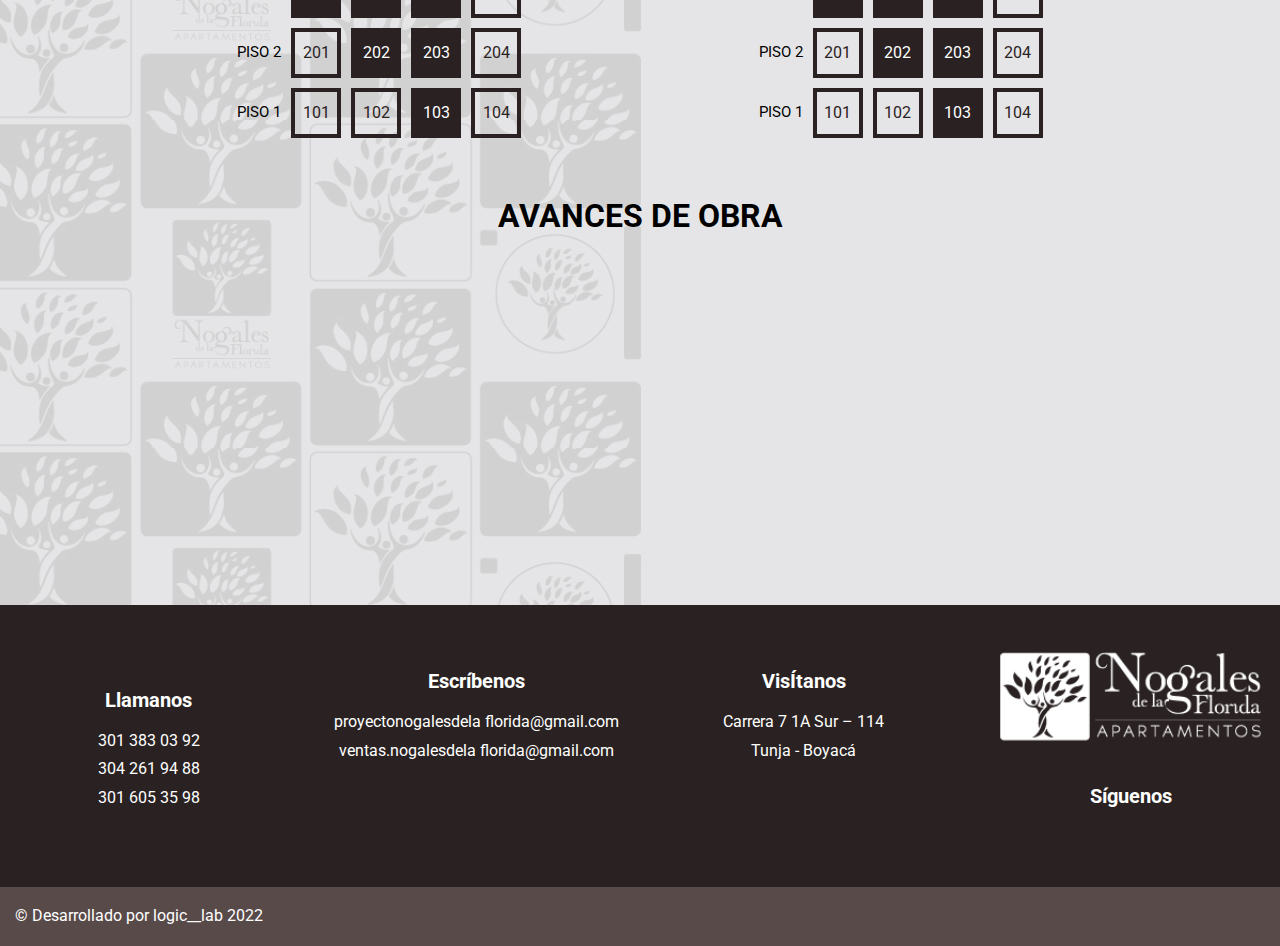
==== commit 5c0f1ec8: "update" ====
--- a/index.html
+++ b/index.html
@@ -79,7 +79,7 @@
                     </div>
                 </form>
             </div>
-            <img src="img/slideh.jpg">
+            
             <div class="precio">
                 <div>
                     <h3 class="robotothin">Precios desde</h3>
--- a/style.css
+++ b/style.css
@@ -1032,7 +1032,7 @@
         font-size: 8px;
         letter-spacing: 4px;
         margin-top: 10px;
-        margin-left: -190px;
+        margin-left: -100px;
     }
     
     .robototitulo {
@@ -1220,7 +1220,7 @@
         
     }
     .boton_oculto button:hover{
-        background-color: #258ecc;
+        background-color: #000000;
         border: 3px solid #2A2222;
     }
     
